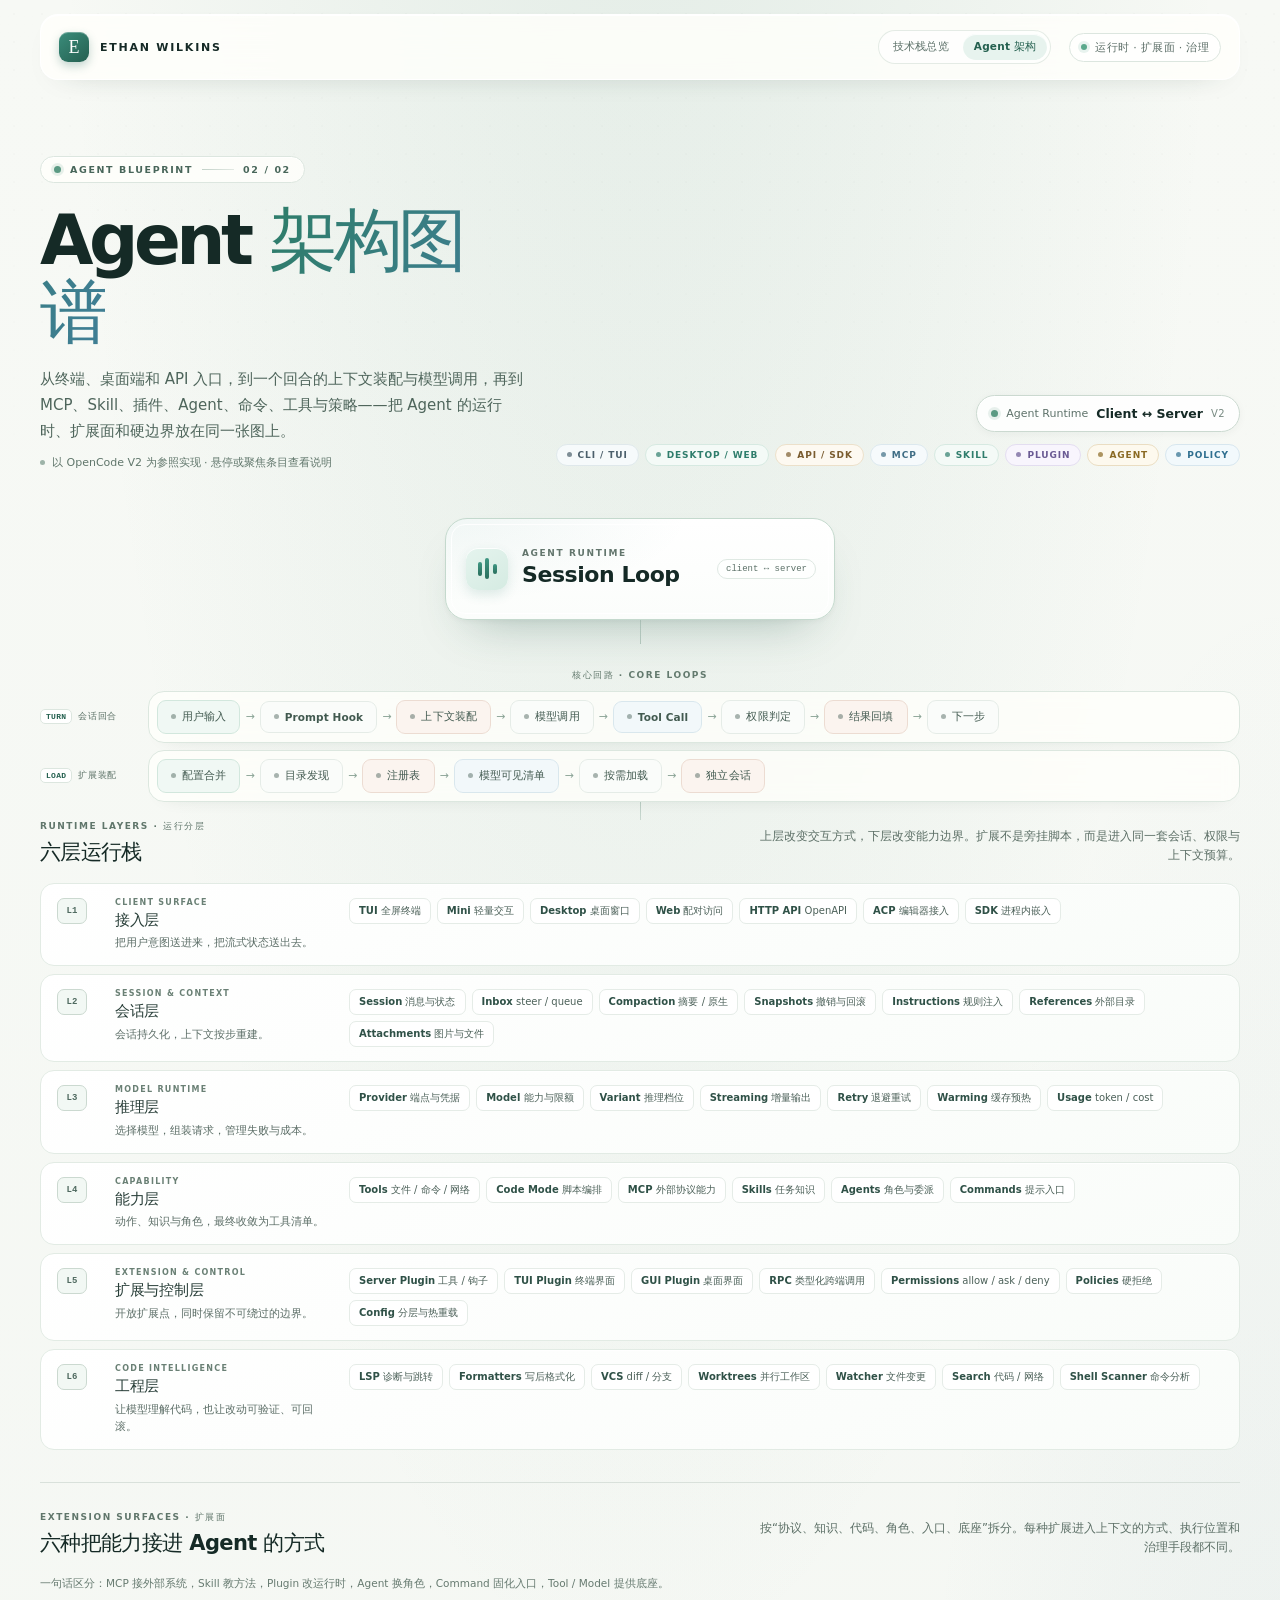
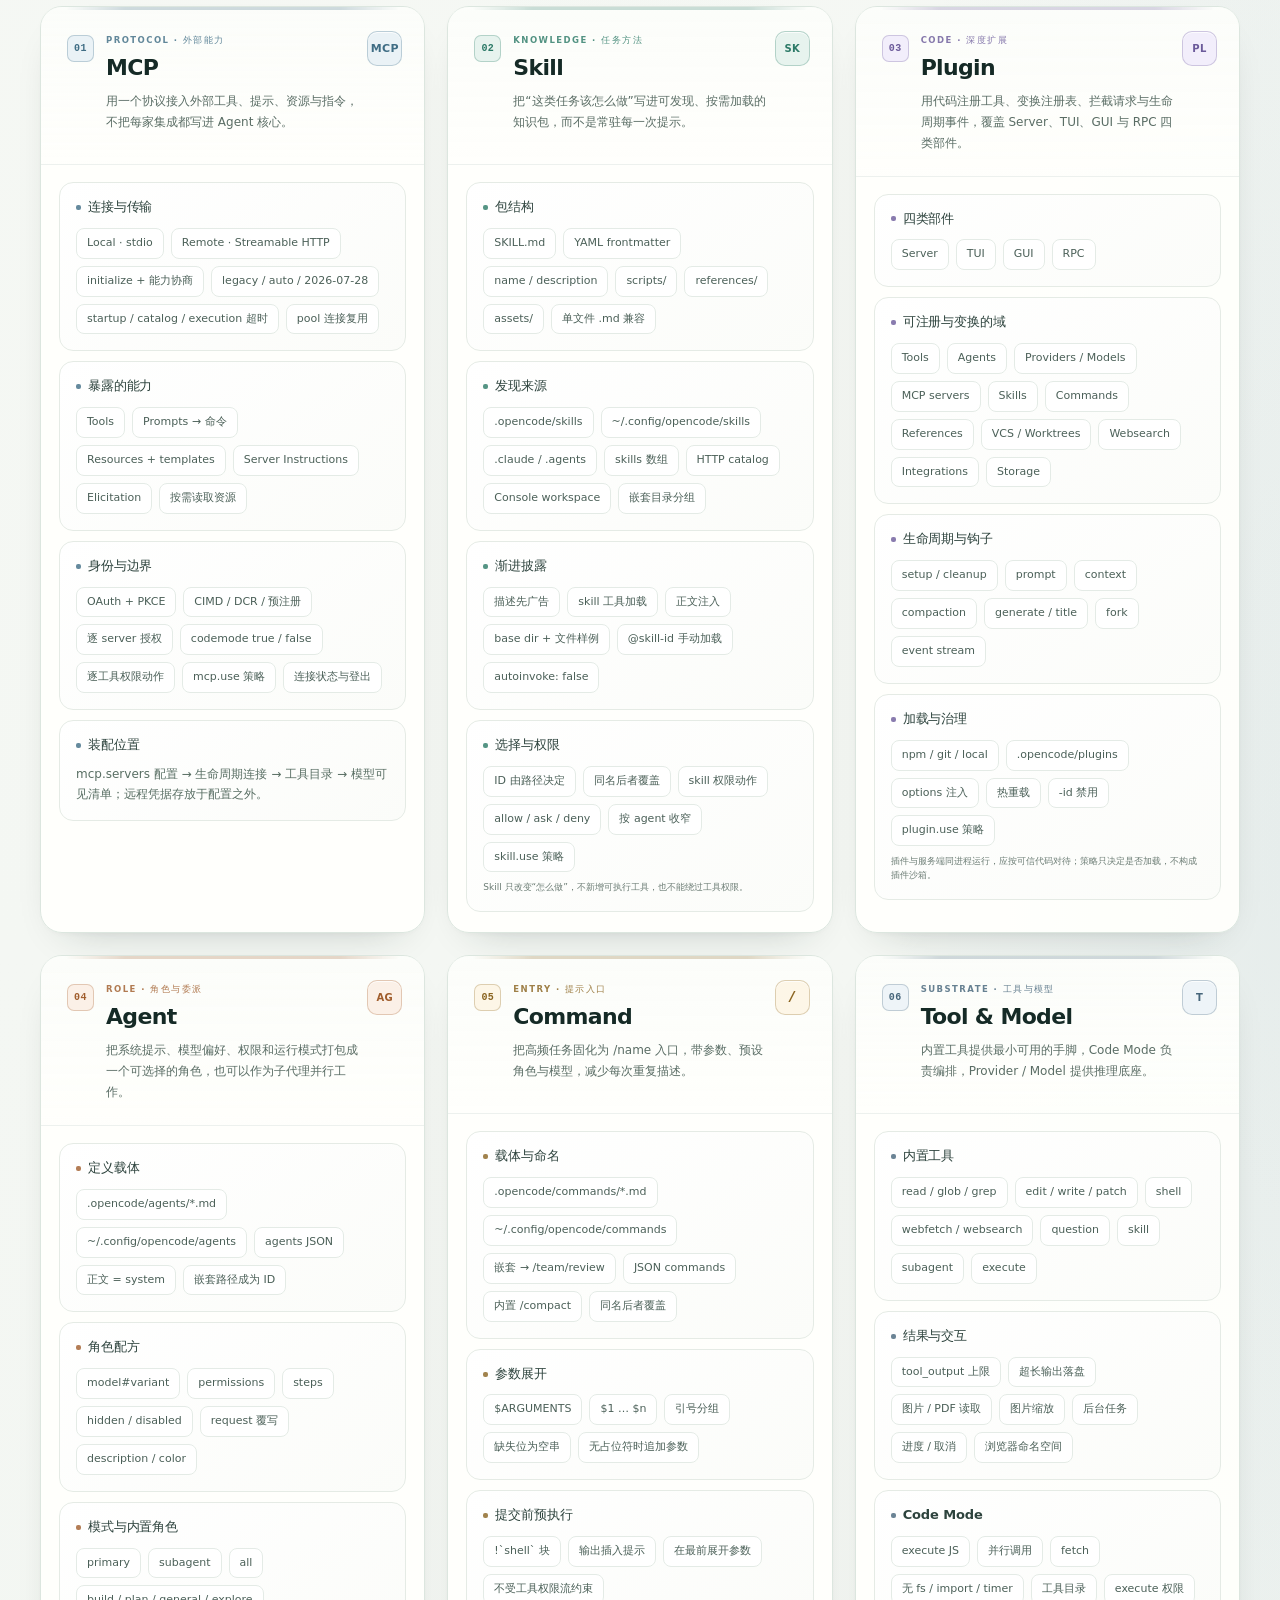
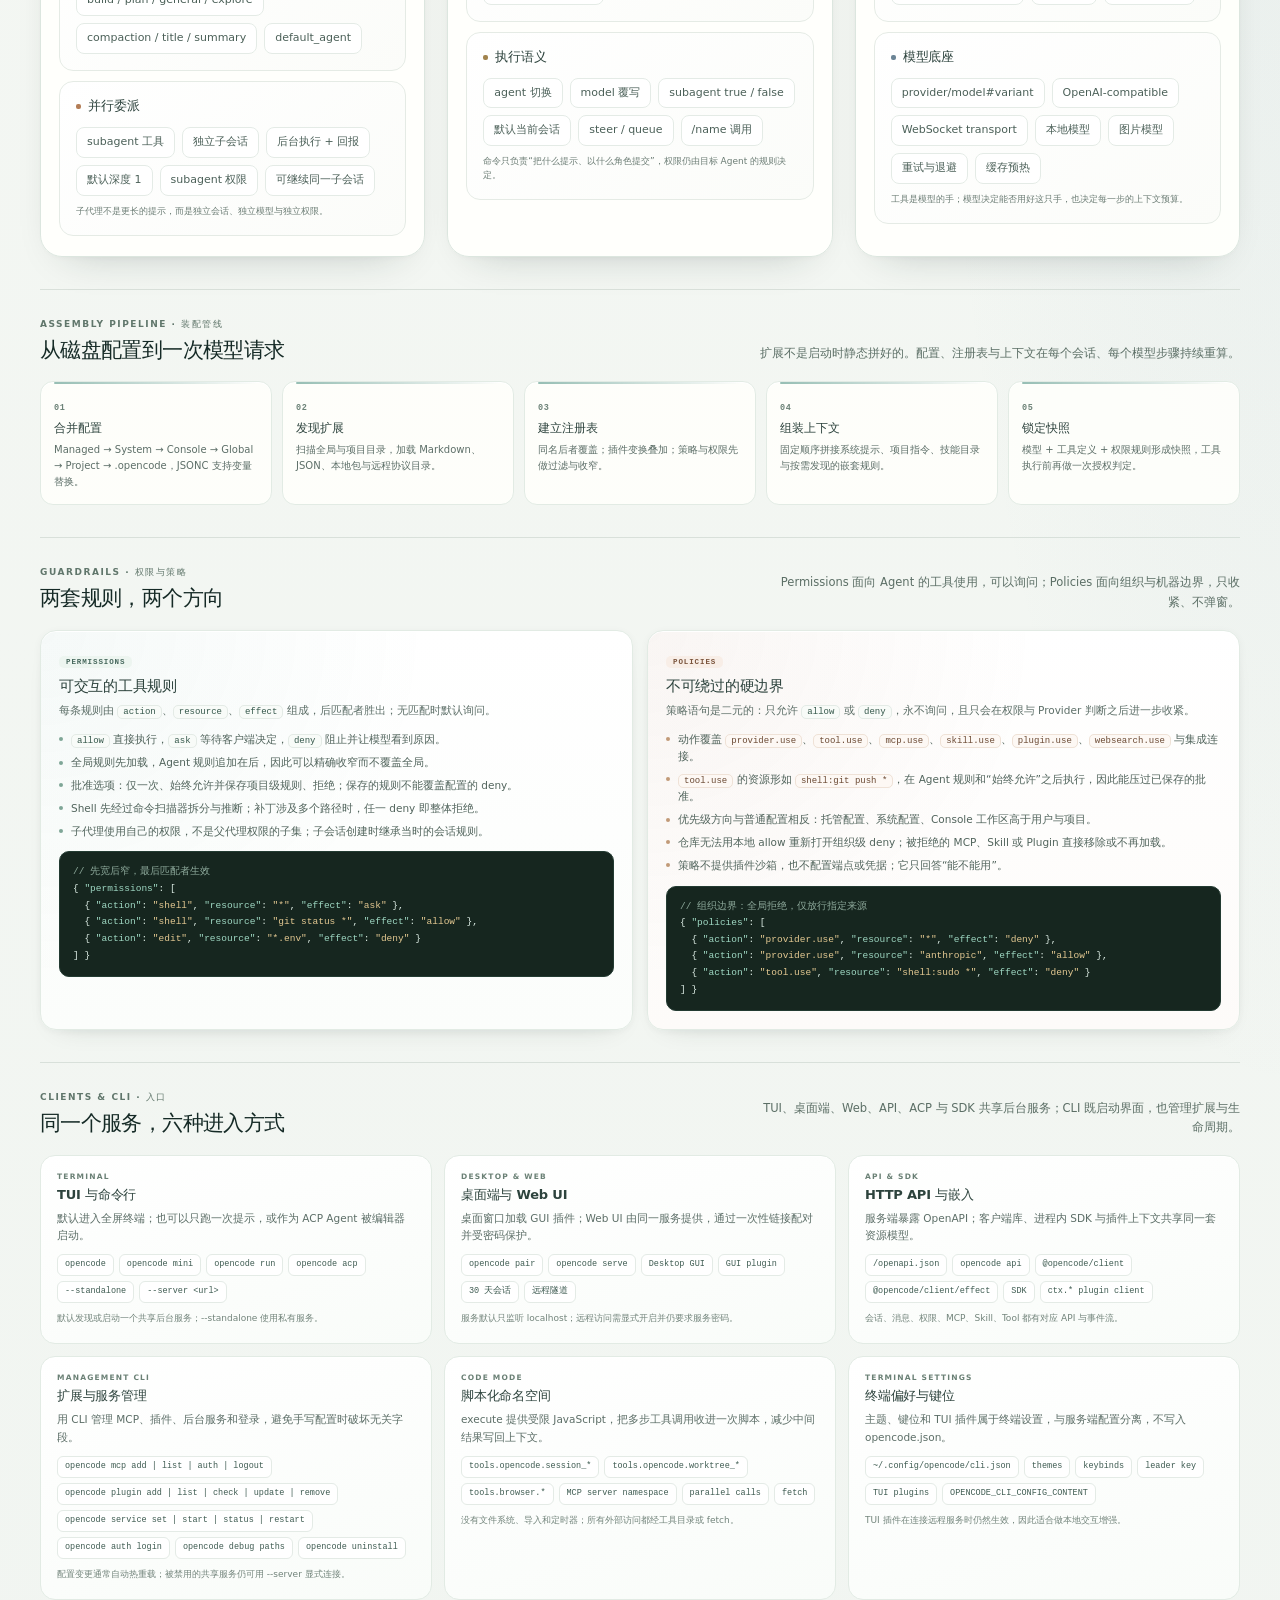
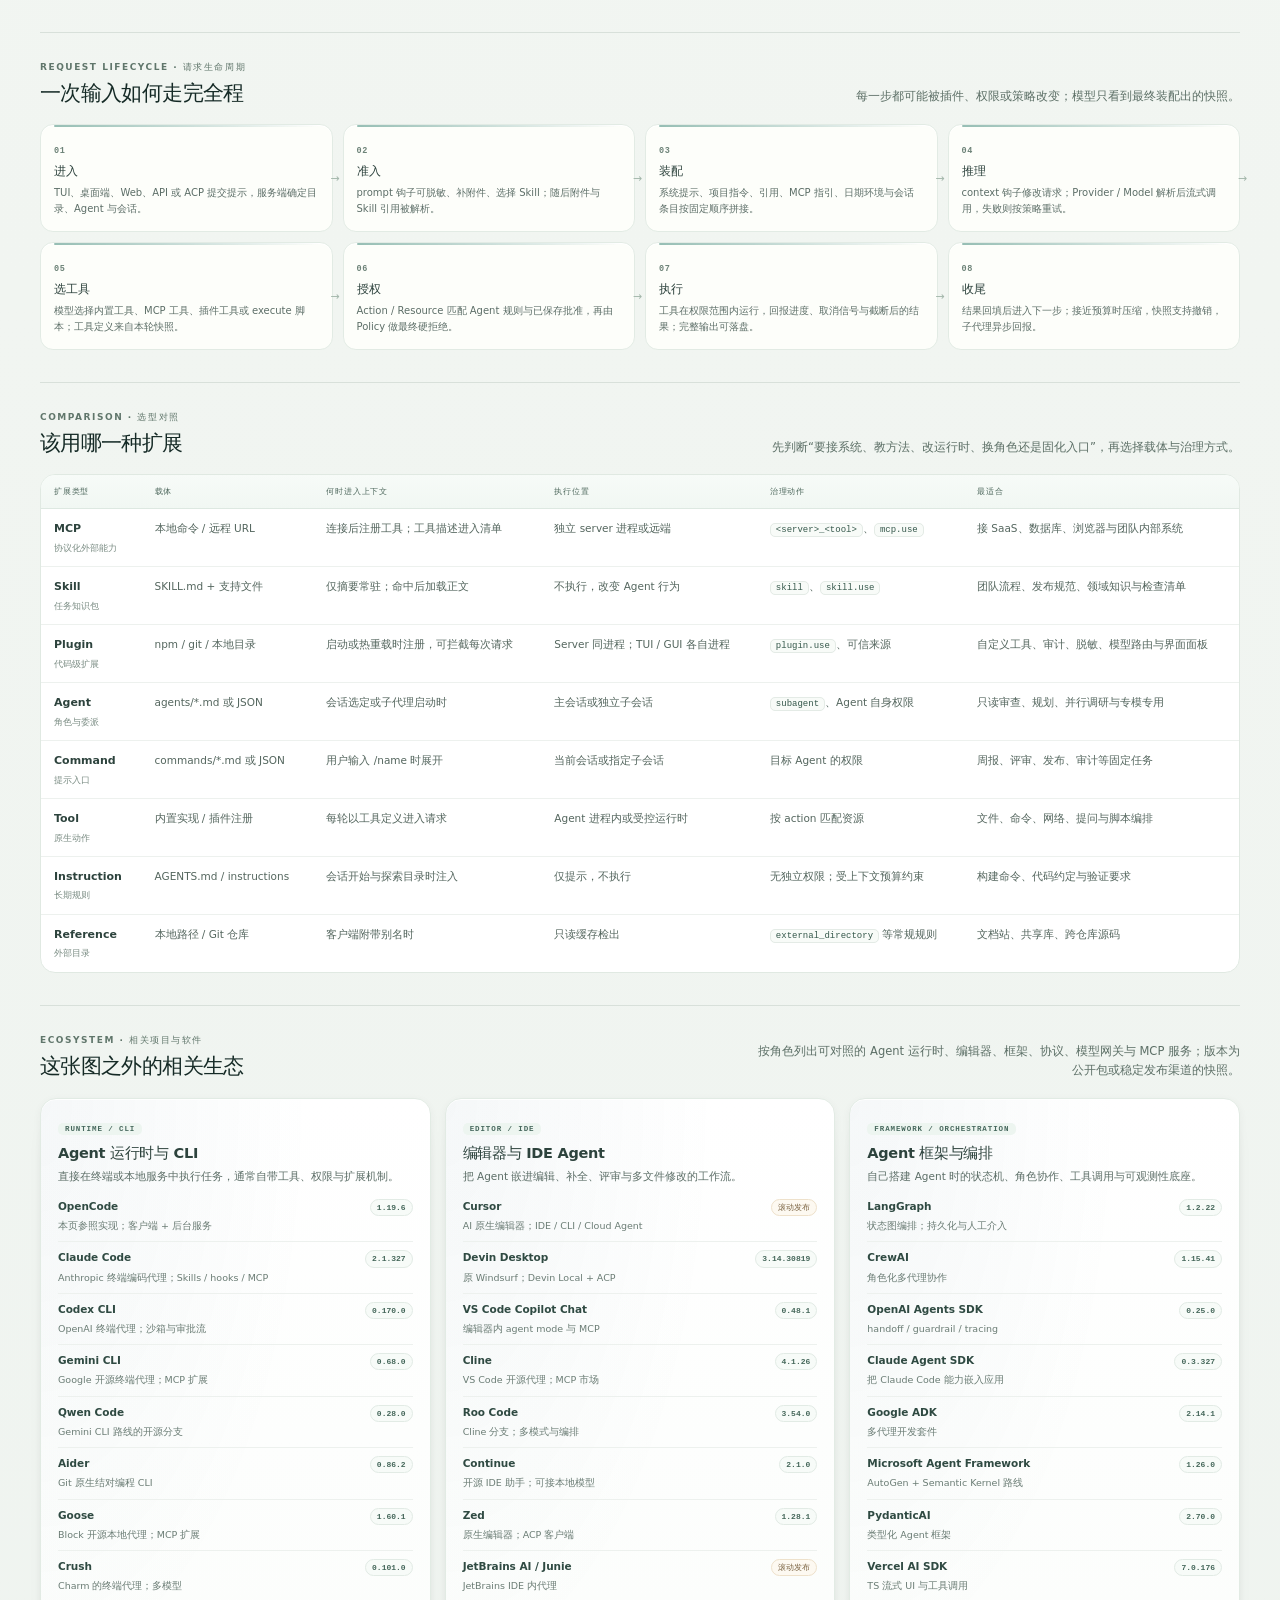
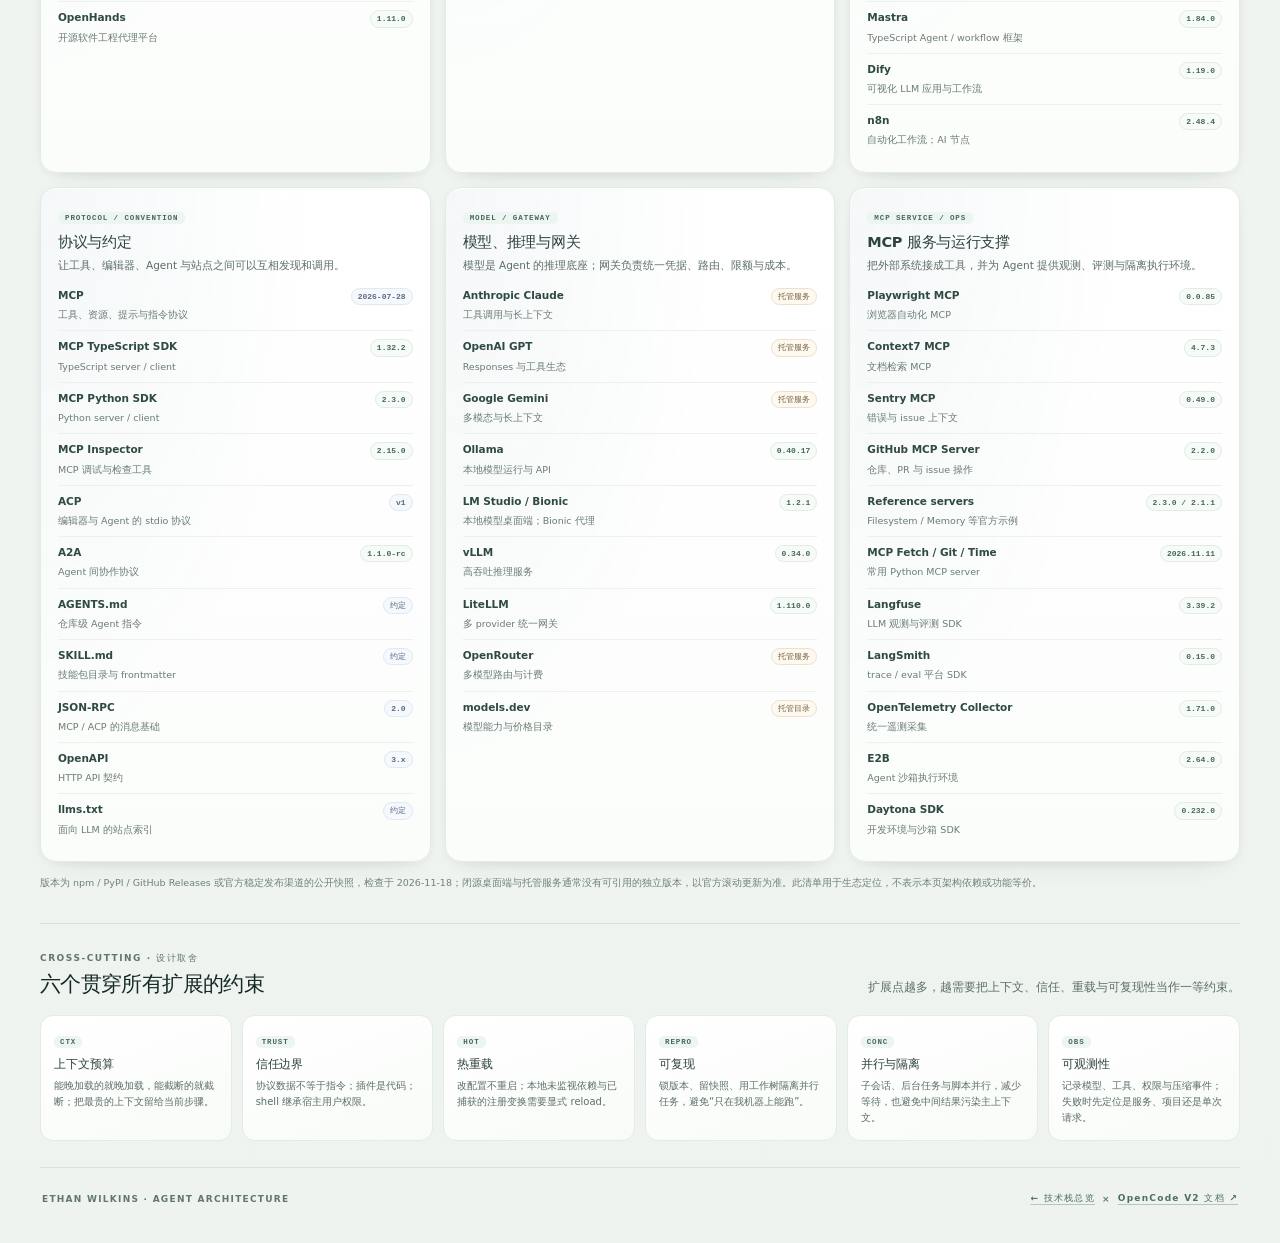
==== agent.html @ c7771479 "Add agent architecture page and site navigation" ====
<!doctype html>
<html lang="zh-CN">
  <head>
    <meta charset="utf-8">
    <meta name="viewport" content="width=device-width, initial-scale=1">
    <meta name="theme-color" content="#f5f7f2">
    <meta name="description" content="Agent 架构图谱：从 CLI、TUI、桌面端与 API 入口，到会话循环、上下文装配、模型调用，以及 MCP、Skill、插件、Agent、命令、工具与权限策略的完整扩展架构。">
    <title>Agent 架构图谱 · 扩展面与运行时</title>
    <link rel="stylesheet" href="styles.css">
    <link rel="stylesheet" href="agent.css">
    <script src="tooltips.js" defer></script>
  </head>
  <body>
    <div class="page-shell">
      <header class="site-header">
        <a class="brand" href="index.html" aria-label="Ethan Wilkins 技术栈首页">
          <span class="brand-mark" aria-hidden="true">E</span>
          <span>ETHAN WILKINS</span>
        </a>
        <nav class="header-nav" aria-label="页面导航">
          <a class="header-link" href="index.html">技术栈总览</a>
          <a class="header-link is-current" href="agent.html" aria-current="page">Agent 架构</a>
        </nav>
        <span class="header-note"><span class="header-pulse" aria-hidden="true"></span>运行时 · 扩展面 · 治理</span>
      </header>

      <main id="top">
        <section class="intro" aria-labelledby="page-title">
          <p class="eyebrow"><span class="eyebrow-dot"></span> AGENT BLUEPRINT <span class="eyebrow-line"></span> 02 / 02</p>
          <div class="intro-row">
            <div class="intro-main">
              <h1 id="page-title">Agent <span>架构图谱</span></h1>
              <p class="intro-copy">从终端、桌面端和 API 入口，到一个回合的上下文装配与模型调用，再到 MCP、Skill、插件、Agent、命令、工具与策略——把 Agent 的运行时、扩展面和硬边界放在同一张图上。</p>
              <p class="version-note">以 OpenCode V2 为参照实现 · 悬停或聚焦条目查看说明</p>
            </div>
            <div class="intro-aside">
              <div class="version-pill"><span class="status-dot"></span> Agent Runtime <strong>Client ↔ Server</strong> <span>V2</span></div>
              <div class="stack-chips" aria-label="Agent 架构能力标签">
                <span class="stack-chip chip-cli">CLI / TUI</span>
                <span class="stack-chip chip-vue">Desktop / Web</span>
                <span class="stack-chip chip-api">API / SDK</span>
                <span class="stack-chip chip-mcp">MCP</span>
                <span class="stack-chip chip-vue">Skill</span>
                <span class="stack-chip chip-agent">Plugin</span>
                <span class="stack-chip chip-python">Agent</span>
                <span class="stack-chip chip-go">Policy</span>
              </div>
            </div>
          </div>
        </section>

        <section class="architecture" aria-label="Agent 架构总览">
          <div class="root-node">
            <span class="root-symbol" aria-hidden="true"><i></i><i></i><i></i></span>
            <span class="root-label">AGENT RUNTIME</span>
            <strong>Session Loop</strong>
            <span class="root-version">client ↔ server</span>
          </div>
          <div class="trunk" aria-hidden="true"></div>

          <p class="flow-caption">核心回路 · CORE LOOPS</p>
          <div class="flow-paths">
            <div class="flow-path">
              <span class="flow-path-label"><b>TURN</b> 会话回合</span>
              <div class="flow-ribbon" aria-label="一次会话回合">
                <span class="flow-step flow-ui">用户输入</span>
                <span class="flow-link" aria-hidden="true">→</span>
                <span class="flow-step">Prompt Hook</span>
                <span class="flow-link" aria-hidden="true">→</span>
                <span class="flow-step flow-core">上下文装配</span>
                <span class="flow-link" aria-hidden="true">→</span>
                <span class="flow-step">模型调用</span>
                <span class="flow-link" aria-hidden="true">→</span>
                <span class="flow-step flow-mcp">Tool Call</span>
                <span class="flow-link" aria-hidden="true">→</span>
                <span class="flow-step">权限判定</span>
                <span class="flow-link" aria-hidden="true">→</span>
                <span class="flow-step flow-core">结果回填</span>
                <span class="flow-link" aria-hidden="true">→</span>
                <span class="flow-step">下一步</span>
              </div>
            </div>
            <div class="flow-path">
              <span class="flow-path-label"><b>LOAD</b> 扩展装配</span>
              <div class="flow-ribbon" aria-label="扩展装配路径">
                <span class="flow-step flow-ui">配置合并</span>
                <span class="flow-link" aria-hidden="true">→</span>
                <span class="flow-step">目录发现</span>
                <span class="flow-link" aria-hidden="true">→</span>
                <span class="flow-step flow-core">注册表</span>
                <span class="flow-link" aria-hidden="true">→</span>
                <span class="flow-step flow-mcp">模型可见清单</span>
                <span class="flow-link" aria-hidden="true">→</span>
                <span class="flow-step">按需加载</span>
                <span class="flow-link" aria-hidden="true">→</span>
                <span class="flow-step flow-core">独立会话</span>
              </div>
            </div>
          </div>

          <div class="trunk trunk-lower" aria-hidden="true"></div>

          <section class="section-block" aria-labelledby="layers-title" style="margin-top: 0; padding-top: 0; border-top: 0;">
            <div class="section-head">
              <div>
                <p class="section-kicker">RUNTIME LAYERS · 运行分层</p>
                <h2 id="layers-title">六层运行栈</h2>
              </div>
              <p class="section-intro">上层改变交互方式，下层改变能力边界。扩展不是旁挂脚本，而是进入同一套会话、权限与上下文预算。</p>
            </div>

            <div class="layer-stack">
              <div class="layer-row tech-tip" tabindex="0" data-tip="接入层：TUI、Mini、桌面端、Web、HTTP API、ACP 与 SDK 共享同一个后台服务，会话和配置由服务端持有。">
                <span class="layer-index">L1</span>
                <div class="layer-info">
                  <span class="layer-kicker">CLIENT SURFACE</span>
                  <h2>接入层</h2>
                  <p>把用户意图送进来，把流式状态送出去。</p>
                </div>
                <ul class="layer-items">
                  <li><b>TUI</b> 全屏终端</li>
                  <li><b>Mini</b> 轻量交互</li>
                  <li><b>Desktop</b> 桌面窗口</li>
                  <li><b>Web</b> 配对访问</li>
                  <li><b>HTTP API</b> OpenAPI</li>
                  <li><b>ACP</b> 编辑器接入</li>
                  <li><b>SDK</b> 进程内嵌入</li>
                </ul>
              </div>

              <div class="layer-row tech-tip" tabindex="0" data-tip="会话层：会话是持久化容器；上下文是每个模型步骤重新装配的视图。压缩、快照、指令和引用都在这一层生效。">
                <span class="layer-index">L2</span>
                <div class="layer-info">
                  <span class="layer-kicker">SESSION &amp; CONTEXT</span>
                  <h2>会话层</h2>
                  <p>会话持久化，上下文按步重建。</p>
                </div>
                <ul class="layer-items">
                  <li><b>Session</b> 消息与状态</li>
                  <li><b>Inbox</b> steer / queue</li>
                  <li><b>Compaction</b> 摘要 / 原生</li>
                  <li><b>Snapshots</b> 撤销与回滚</li>
                  <li><b>Instructions</b> 规则注入</li>
                  <li><b>References</b> 外部目录</li>
                  <li><b>Attachments</b> 图片与文件</li>
                </ul>
              </div>

              <div class="layer-row tech-tip" tabindex="0" data-tip="推理层：负责 provider / model / variant 解析、请求覆写、流式响应、重试退避与缓存预热。">
                <span class="layer-index">L3</span>
                <div class="layer-info">
                  <span class="layer-kicker">MODEL RUNTIME</span>
                  <h2>推理层</h2>
                  <p>选择模型，组装请求，管理失败与成本。</p>
                </div>
                <ul class="layer-items">
                  <li><b>Provider</b> 端点与凭据</li>
                  <li><b>Model</b> 能力与限额</li>
                  <li><b>Variant</b> 推理档位</li>
                  <li><b>Streaming</b> 增量输出</li>
                  <li><b>Retry</b> 退避重试</li>
                  <li><b>Warming</b> 缓存预热</li>
                  <li><b>Usage</b> token / cost</li>
                </ul>
              </div>

              <div class="layer-row tech-tip" tabindex="0" data-tip="能力层：模型可以调用的动作和可以按需加载的知识。内置工具、Code Mode、MCP、Skill、Agent 与命令在这里汇合。">
                <span class="layer-index">L4</span>
                <div class="layer-info">
                  <span class="layer-kicker">CAPABILITY</span>
                  <h2>能力层</h2>
                  <p>动作、知识与角色，最终收敛为工具清单。</p>
                </div>
                <ul class="layer-items">
                  <li><b>Tools</b> 文件 / 命令 / 网络</li>
                  <li><b>Code Mode</b> 脚本编排</li>
                  <li><b>MCP</b> 外部协议能力</li>
                  <li><b>Skills</b> 任务知识</li>
                  <li><b>Agents</b> 角色与委派</li>
                  <li><b>Commands</b> 提示入口</li>
                </ul>
              </div>

              <div class="layer-row tech-tip" tabindex="0" data-tip="扩展与控制层：插件提供代码级扩展，Permissions 决定允许、询问或拒绝，Policies 做不可被项目覆盖的硬拒绝。">
                <span class="layer-index">L5</span>
                <div class="layer-info">
                  <span class="layer-kicker">EXTENSION &amp; CONTROL</span>
                  <h2>扩展与控制层</h2>
                  <p>开放扩展点，同时保留不可绕过的边界。</p>
                </div>
                <ul class="layer-items">
                  <li><b>Server Plugin</b> 工具 / 钩子</li>
                  <li><b>TUI Plugin</b> 终端界面</li>
                  <li><b>GUI Plugin</b> 桌面界面</li>
                  <li><b>RPC</b> 类型化跨端调用</li>
                  <li><b>Permissions</b> allow / ask / deny</li>
                  <li><b>Policies</b> 硬拒绝</li>
                  <li><b>Config</b> 分层与热重载</li>
                </ul>
              </div>

              <div class="layer-row tech-tip" tabindex="0" data-tip="工程层：把代码库变成可读、可改、可验证的对象，包括 LSP、格式化、版本控制、工作树、文件监听与网络检索。">
                <span class="layer-index">L6</span>
                <div class="layer-info">
                  <span class="layer-kicker">CODE INTELLIGENCE</span>
                  <h2>工程层</h2>
                  <p>让模型理解代码，也让改动可验证、可回滚。</p>
                </div>
                <ul class="layer-items">
                  <li><b>LSP</b> 诊断与跳转</li>
                  <li><b>Formatters</b> 写后格式化</li>
                  <li><b>VCS</b> diff / 分支</li>
                  <li><b>Worktrees</b> 并行工作区</li>
                  <li><b>Watcher</b> 文件变更</li>
                  <li><b>Search</b> 代码 / 网络</li>
                  <li><b>Shell Scanner</b> 命令分析</li>
                </ul>
              </div>
            </div>
          </section>

          <section class="section-block" aria-labelledby="extensions-title">
            <div class="section-head">
              <div>
                <p class="section-kicker">EXTENSION SURFACES · 扩展面</p>
                <h2 id="extensions-title">六种把能力接进 Agent 的方式</h2>
              </div>
              <p class="section-intro">按“协议、知识、代码、角色、入口、底座”拆分。每种扩展进入上下文的方式、执行位置和治理手段都不同。</p>
            </div>
            <p class="extension-caption">一句话区分：MCP 接外部系统，Skill 教方法，Plugin 改运行时，Agent 换角色，Command 固化入口，Tool / Model 提供底座。</p>

            <div class="branch-grid agent-grid">
              <section class="branch branch-mcp" aria-labelledby="mcp-title">
                <div class="branch-heading">
                  <span class="branch-index">01</span>
                  <div>
                    <p class="branch-kicker">PROTOCOL · 外部能力</p>
                    <h2 id="mcp-title">MCP</h2>
                    <p class="branch-description">用一个协议接入外部工具、提示、资源与指令，不把每家集成都写进 Agent 核心。</p>
                  </div>
                  <span class="branch-glyph glyph-mcp" aria-hidden="true">MCP</span>
                </div>
                <div class="module-list">
                  <section class="module">
                    <h3>连接与传输</h3>
                    <ul class="tag-list">
                      <li class="tech-tip" tabindex="0" data-tip="本地 MCP server 由 Agent 作为子进程启动，通过 stdin/stdout 交换 JSON-RPC。">Local · stdio</li>
                      <li class="tech-tip" tabindex="0" data-tip="远程 MCP server 使用 Streamable HTTP；URL 必须是绝对地址。">Remote · Streamable HTTP</li>
                      <li>initialize + 能力协商</li>
                      <li class="tech-tip" tabindex="0" data-tip="协议修订版可选 legacy（默认）、auto 探测 2026-07-28，或强制 2026-07-28。">legacy / auto / 2026-07-28</li>
                      <li>startup / catalog / execution 超时</li>
                      <li class="tech-tip" tabindex="0" data-tip="pool 让多个目录共享同一个 MCP 连接与工具清单，要求连接参数与协议版本一致。">pool 连接复用</li>
                    </ul>
                  </section>
                  <section class="module">
                    <h3>暴露的能力</h3>
                    <ul class="tag-list">
                      <li class="tech-tip" tabindex="0" data-tip="MCP tools 以 <server>_<tool> 命名，默认在 Code Mode 中按 server 命名空间分组。">Tools</li>
                      <li class="tech-tip" tabindex="0" data-tip="MCP prompts 注册为 /<server>:<prompt> 命令，参数按顺序填充。">Prompts → 命令</li>
                      <li>Resources + templates</li>
                      <li class="tech-tip" tabindex="0" data-tip="服务器初始化时返回的 instructions 会进入系统提示；若某 server 的工具全被拒绝则省略。">Server Instructions</li>
                      <li class="tech-tip" tabindex="0" data-tip="调用中服务器可通过 elicitation 向用户发起表单或链接输入请求。">Elicitation</li>
                      <li>按需读取资源</li>
                    </ul>
                  </section>
                  <section class="module">
                    <h3>身份与边界</h3>
                    <ul class="tag-list">
                      <li>OAuth + PKCE</li>
                      <li class="tech-tip" tabindex="0" data-tip="客户端注册依次尝试预注册 client_id、CIMD 与动态客户端注册（DCR）。">CIMD / DCR / 预注册</li>
                      <li>逐 server 授权</li>
                      <li>codemode true / false</li>
                      <li>逐工具权限动作</li>
                      <li>mcp.use 策略</li>
                      <li>连接状态与登出</li>
                    </ul>
                  </section>
                  <section class="module module-compact">
                    <h3>装配位置</h3>
                    <p>mcp.servers 配置 → 生命周期连接 → 工具目录 → 模型可见清单；远程凭据存放于配置之外。</p>
                  </section>
                </div>
              </section>

              <section class="branch branch-skill" aria-labelledby="skill-title">
                <div class="branch-heading">
                  <span class="branch-index">02</span>
                  <div>
                    <p class="branch-kicker">KNOWLEDGE · 任务方法</p>
                    <h2 id="skill-title">Skill</h2>
                    <p class="branch-description">把“这类任务该怎么做”写进可发现、按需加载的知识包，而不是常驻每一次提示。</p>
                  </div>
                  <span class="branch-glyph glyph-skill" aria-hidden="true">SK</span>
                </div>
                <div class="module-list">
                  <section class="module">
                    <h3>包结构</h3>
                    <ul class="tag-list">
                      <li class="tech-tip" tabindex="0" data-tip="目录式 Skill 以 SKILL.md 为入口，脚本、参考资料和模板放在同目录下。">SKILL.md</li>
                      <li>YAML frontmatter</li>
                      <li>name / description</li>
                      <li>scripts/</li>
                      <li>references/</li>
                      <li>assets/</li>
                      <li>单文件 .md 兼容</li>
                    </ul>
                  </section>
                  <section class="module">
                    <h3>发现来源</h3>
                    <ul class="tag-list">
                      <li>.opencode/skills</li>
                      <li>~/.config/opencode/skills</li>
                      <li class="tech-tip" tabindex="0" data-tip="兼容读取 .claude/skills 与 .agents/skills，便于复用既有技能包。">.claude / .agents</li>
                      <li>skills 数组</li>
                      <li>HTTP catalog</li>
                      <li>Console workspace</li>
                      <li>嵌套目录分组</li>
                    </ul>
                  </section>
                  <section class="module">
                    <h3>渐进披露</h3>
                    <ul class="tag-list">
                      <li class="tech-tip" tabindex="0" data-tip="每一步只向模型展示允许且有 description 的 skill 的 ID、名称和摘要，不加载正文。">描述先广告</li>
                      <li class="tech-tip" tabindex="0" data-tip="模型调用 skill 工具并传入精确 ID 后，正文才被注入对话。">skill 工具加载</li>
                      <li>正文注入</li>
                      <li>base dir + 文件样例</li>
                      <li>@skill-id 手动加载</li>
                      <li>autoinvoke: false</li>
                    </ul>
                  </section>
                  <section class="module">
                    <h3>选择与权限</h3>
                    <ul class="tag-list">
                      <li>ID 由路径决定</li>
                      <li>同名后者覆盖</li>
                      <li>skill 权限动作</li>
                      <li>allow / ask / deny</li>
                      <li>按 agent 收窄</li>
                      <li>skill.use 策略</li>
                    </ul>
                    <p class="module-note">Skill 只改变“怎么做”，不新增可执行工具，也不能绕过工具权限。</p>
                  </section>
                </div>
              </section>

              <section class="branch branch-plugin" aria-labelledby="plugin-title">
                <div class="branch-heading">
                  <span class="branch-index">03</span>
                  <div>
                    <p class="branch-kicker">CODE · 深度扩展</p>
                    <h2 id="plugin-title">Plugin</h2>
                    <p class="branch-description">用代码注册工具、变换注册表、拦截请求与生命周期事件，覆盖 Server、TUI、GUI 与 RPC 四类部件。</p>
                  </div>
                  <span class="branch-glyph glyph-plugin" aria-hidden="true">PL</span>
                </div>
                <div class="module-list">
                  <section class="module">
                    <h3>四类部件</h3>
                    <ul class="tag-list">
                      <li class="tech-tip" tabindex="0" data-tip="Server 部件运行在 Agent 服务端，是工具、钩子、集成、命令和 Agent 的主要扩展点。">Server</li>
                      <li>TUI</li>
                      <li>GUI</li>
                      <li class="tech-tip" tabindex="0" data-tip="RPC 是 server 与 TUI、GUI、客户端共享的类型化方法与事件契约。">RPC</li>
                    </ul>
                  </section>
                  <section class="module">
                    <h3>可注册与变换的域</h3>
                    <ul class="tag-list">
                      <li>Tools</li>
                      <li>Agents</li>
                      <li>Providers / Models</li>
                      <li>MCP servers</li>
                      <li>Skills</li>
                      <li>Commands</li>
                      <li>References</li>
                      <li>VCS / Worktrees</li>
                      <li>Websearch</li>
                      <li>Integrations</li>
                      <li>Storage</li>
                    </ul>
                  </section>
                  <section class="module">
                    <h3>生命周期与钩子</h3>
                    <ul class="tag-list">
                      <li>setup / cleanup</li>
                      <li class="tech-tip" tabindex="0" data-tip="prompt 钩子在附件和 skill 解析前改写用户输入，可脱敏、补附件或改为排队投递。">prompt</li>
                      <li class="tech-tip" tabindex="0" data-tip="context 钩子在每次模型调用前修改系统指令、消息、工具集合与请求参数。">context</li>
                      <li>compaction</li>
                      <li>generate / title</li>
                      <li>fork</li>
                      <li>event stream</li>
                    </ul>
                  </section>
                  <section class="module">
                    <h3>加载与治理</h3>
                    <ul class="tag-list">
                      <li>npm / git / local</li>
                      <li>.opencode/plugins</li>
                      <li>options 注入</li>
                      <li>热重载</li>
                      <li>-id 禁用</li>
                      <li>plugin.use 策略</li>
                    </ul>
                    <p class="module-note">插件与服务端同进程运行，应按可信代码对待；策略只决定是否加载，不构成插件沙箱。</p>
                  </section>
                </div>
              </section>

              <section class="branch branch-agent" aria-labelledby="agent-title">
                <div class="branch-heading">
                  <span class="branch-index">04</span>
                  <div>
                    <p class="branch-kicker">ROLE · 角色与委派</p>
                    <h2 id="agent-title">Agent</h2>
                    <p class="branch-description">把系统提示、模型偏好、权限和运行模式打包成一个可选择的角色，也可以作为子代理并行工作。</p>
                  </div>
                  <span class="branch-glyph glyph-agent" aria-hidden="true">AG</span>
                </div>
                <div class="module-list">
                  <section class="module">
                    <h3>定义载体</h3>
                    <ul class="tag-list">
                      <li>.opencode/agents/*.md</li>
                      <li>~/.config/opencode/agents</li>
                      <li>agents JSON</li>
                      <li class="tech-tip" tabindex="0" data-tip="Markdown 正文成为该 agent 的 system prompt；frontmatter 与 JSON 字段同构。">正文 = system</li>
                      <li>嵌套路径成为 ID</li>
                    </ul>
                  </section>
                  <section class="module">
                    <h3>角色配方</h3>
                    <ul class="tag-list">
                      <li>model#variant</li>
                      <li>permissions</li>
                      <li class="tech-tip" tabindex="0" data-tip="steps 限制模型步数；最后一步移除工具并要求模型用文本总结。">steps</li>
                      <li>hidden / disabled</li>
                      <li>request 覆写</li>
                      <li>description / color</li>
                    </ul>
                  </section>
                  <section class="module">
                    <h3>模式与内置角色</h3>
                    <ul class="tag-list">
                      <li>primary</li>
                      <li>subagent</li>
                      <li>all</li>
                      <li class="tech-tip" tabindex="0" data-tip="内置可见角色：build 默认编码、plan 只规划、general 通用子代理、explore 只读探索。">build / plan / general / explore</li>
                      <li>compaction / title / summary</li>
                      <li>default_agent</li>
                    </ul>
                  </section>
                  <section class="module">
                    <h3>并行委派</h3>
                    <ul class="tag-list">
                      <li>subagent 工具</li>
                      <li class="tech-tip" tabindex="0" data-tip="子代理在独立子会话中以全新上下文运行，后台执行并在空闲时回报父会话。">独立子会话</li>
                      <li>后台执行 + 回报</li>
                      <li>默认深度 1</li>
                      <li>subagent 权限</li>
                      <li>可继续同一子会话</li>
                    </ul>
                    <p class="module-note">子代理不是更长的提示，而是独立会话、独立模型与独立权限。</p>
                  </section>
                </div>
              </section>

              <section class="branch branch-command" aria-labelledby="command-title">
                <div class="branch-heading">
                  <span class="branch-index">05</span>
                  <div>
                    <p class="branch-kicker">ENTRY · 提示入口</p>
                    <h2 id="command-title">Command</h2>
                    <p class="branch-description">把高频任务固化为 /name 入口，带参数、预设角色与模型，减少每次重复描述。</p>
                  </div>
                  <span class="branch-glyph glyph-command" aria-hidden="true">/</span>
                </div>
                <div class="module-list">
                  <section class="module">
                    <h3>载体与命名</h3>
                    <ul class="tag-list">
                      <li>.opencode/commands/*.md</li>
                      <li>~/.config/opencode/commands</li>
                      <li>嵌套 → /team/review</li>
                      <li>JSON commands</li>
                      <li>内置 /compact</li>
                      <li>同名后者覆盖</li>
                    </ul>
                  </section>
                  <section class="module">
                    <h3>参数展开</h3>
                    <ul class="tag-list">
                      <li>$ARGUMENTS</li>
                      <li>$1 … $n</li>
                      <li>引号分组</li>
                      <li>缺失位为空串</li>
                      <li>无占位符时追加参数</li>
                    </ul>
                  </section>
                  <section class="module">
                    <h3>提交前预执行</h3>
                    <ul class="tag-list">
                      <li class="tech-tip" tabindex="0" data-tip="以 ! 加反引号包裹的 shell 块会在提示提交前执行，并把输出插入模板。">!`shell` 块</li>
                      <li>输出插入提示</li>
                      <li>在最前展开参数</li>
                      <li class="tech-tip" tabindex="0" data-tip="shell 块在工具权限流之外执行，只能使用可信来源的命令模板。">不受工具权限流约束</li>
                    </ul>
                  </section>
                  <section class="module">
                    <h3>执行语义</h3>
                    <ul class="tag-list">
                      <li>agent 切换</li>
                      <li>model 覆写</li>
                      <li>subagent true / false</li>
                      <li>默认当前会话</li>
                      <li>steer / queue</li>
                      <li>/name 调用</li>
                    </ul>
                    <p class="module-note">命令只负责“把什么提示、以什么角色提交”，权限仍由目标 Agent 的规则决定。</p>
                  </section>
                </div>
              </section>

              <section class="branch branch-tool" aria-labelledby="tool-title">
                <div class="branch-heading">
                  <span class="branch-index">06</span>
                  <div>
                    <p class="branch-kicker">SUBSTRATE · 工具与模型</p>
                    <h2 id="tool-title">Tool &amp; Model</h2>
                    <p class="branch-description">内置工具提供最小可用的手脚，Code Mode 负责编排，Provider / Model 提供推理底座。</p>
                  </div>
                  <span class="branch-glyph glyph-tool" aria-hidden="true">T</span>
                </div>
                <div class="module-list">
                  <section class="module">
                    <h3>内置工具</h3>
                    <ul class="tag-list">
                      <li>read / glob / grep</li>
                      <li>edit / write / patch</li>
                      <li>shell</li>
                      <li>webfetch / websearch</li>
                      <li>question</li>
                      <li>skill</li>
                      <li>subagent</li>
                      <li>execute</li>
                    </ul>
                  </section>
                  <section class="module">
                    <h3>结果与交互</h3>
                    <ul class="tag-list">
                      <li>tool_output 上限</li>
                      <li>超长输出落盘</li>
                      <li>图片 / PDF 读取</li>
                      <li>图片缩放</li>
                      <li>后台任务</li>
                      <li>进度 / 取消</li>
                      <li>浏览器命名空间</li>
                    </ul>
                  </section>
                  <section class="module">
                    <h3>Code Mode</h3>
                    <ul class="tag-list">
                      <li class="tech-tip" tabindex="0" data-tip="execute 在受限 JavaScript 运行时中调用工具目录，适合并行独立调用与结果加工。">execute JS</li>
                      <li>并行调用</li>
                      <li>fetch</li>
                      <li>无 fs / import / timer</li>
                      <li>工具目录</li>
                      <li class="tech-tip" tabindex="0" data-tip="拒绝 execute 会移除 Code Mode，并把其可触及的工具直接列入模型工具清单。">execute 权限</li>
                    </ul>
                  </section>
                  <section class="module">
                    <h3>模型底座</h3>
                    <ul class="tag-list">
                      <li>provider/model#variant</li>
                      <li>OpenAI-compatible</li>
                      <li>WebSocket transport</li>
                      <li>本地模型</li>
                      <li>图片模型</li>
                      <li>重试与退避</li>
                      <li>缓存预热</li>
                    </ul>
                    <p class="module-note">工具是模型的手；模型决定能否用好这只手，也决定每一步的上下文预算。</p>
                  </section>
                </div>
              </section>
            </div>
          </section>

          <section class="section-block" aria-labelledby="assembly-title">
            <div class="section-head">
              <div>
                <p class="section-kicker">ASSEMBLY PIPELINE · 装配管线</p>
                <h2 id="assembly-title">从磁盘配置到一次模型请求</h2>
              </div>
              <p class="section-intro">扩展不是启动时静态拼好的。配置、注册表与上下文在每个会话、每个模型步骤持续重算。</p>
            </div>
            <ol class="pipeline-track pipeline-five">
              <li class="pipeline-stage tech-tip" tabindex="0" data-tip="配置从低到高合并：全局、项目、更近目录、系统与托管配置；策略的优先级方向相反。">
                <span class="pipeline-index">01</span>
                <h3>合并配置</h3>
                <p>Managed → System → Console → Global → Project → .opencode，JSONC 支持变量替换。</p>
              </li>
              <li class="pipeline-stage tech-tip" tabindex="0" data-tip="在标准目录中发现 agents、commands、skills 与 plugins，并建立 MCP 连接；兼容 Claude / agents 目录。">
                <span class="pipeline-index">02</span>
                <h3>发现扩展</h3>
                <p>扫描全局与项目目录，加载 Markdown、JSON、本地包与远程协议目录。</p>
              </li>
              <li class="pipeline-stage tech-tip" tabindex="0" data-tip="同名条目按优先级覆盖，插件 transform 继续改写注册表，策略过滤掉被禁止的 provider、MCP、skill 与 plugin。">
                <span class="pipeline-index">03</span>
                <h3>建立注册表</h3>
                <p>同名后者覆盖；插件变换叠加；策略与权限先做过滤与收窄。</p>
              </li>
              <li class="pipeline-stage tech-tip" tabindex="0" data-tip="系统提示 → Code Mode 指引 → MCP / 引用 / Skill 指引 → AGENTS.md 与配置指令 → 日期与环境 → 会话级指令。">
                <span class="pipeline-index">04</span>
                <h3>组装上下文</h3>
                <p>固定顺序拼接系统提示、项目指令、技能目录与按需发现的嵌套规则。</p>
              </li>
              <li class="pipeline-stage tech-tip" tabindex="0" data-tip="每次模型请求捕获稳定的模型与工具快照，之后的重载只影响未来请求；权限在工具执行前逐项判定。">
                <span class="pipeline-index">05</span>
                <h3>锁定快照</h3>
                <p>模型 + 工具定义 + 权限规则形成快照，工具执行前再做一次授权判定。</p>
              </li>
            </ol>
          </section>

          <section class="section-block" aria-labelledby="guards-title">
            <div class="section-head">
              <div>
                <p class="section-kicker">GUARDRAILS · 权限与策略</p>
                <h2 id="guards-title">两套规则，两个方向</h2>
              </div>
              <p class="section-intro">Permissions 面向 Agent 的工具使用，可以询问；Policies 面向组织与机器边界，只收紧、不弹窗。</p>
            </div>
            <div class="guard-grid">
              <article class="guard-card">
                <span class="guard-tag">PERMISSIONS</span>
                <h3>可交互的工具规则</h3>
                <p>每条规则由 <code>action</code>、<code>resource</code>、<code>effect</code> 组成，后匹配者胜出；无匹配时默认询问。</p>
                <ul class="guard-list">
                  <li><code>allow</code> 直接执行，<code>ask</code> 等待客户端决定，<code>deny</code> 阻止并让模型看到原因。</li>
                  <li>全局规则先加载，Agent 规则追加在后，因此可以精确收窄而不覆盖全局。</li>
                  <li>批准选项：仅一次、始终允许并保存项目级规则、拒绝；保存的规则不能覆盖配置的 deny。</li>
                  <li>Shell 先经过命令扫描器拆分与推断；补丁涉及多个路径时，任一 deny 即整体拒绝。</li>
                  <li>子代理使用自己的权限，不是父代理权限的子集；子会话创建时继承当时的会话规则。</li>
                </ul>
                <pre class="rule-code"><span class="c">// 先宽后窄，最后匹配者生效</span>
{ <span class="k">"permissions"</span>: [
  { <span class="k">"action"</span>: <span class="s">"shell"</span>, <span class="k">"resource"</span>: <span class="s">"*"</span>, <span class="k">"effect"</span>: <span class="s">"ask"</span> },
  { <span class="k">"action"</span>: <span class="s">"shell"</span>, <span class="k">"resource"</span>: <span class="s">"git status *"</span>, <span class="k">"effect"</span>: <span class="s">"allow"</span> },
  { <span class="k">"action"</span>: <span class="s">"edit"</span>, <span class="k">"resource"</span>: <span class="s">"*.env"</span>, <span class="k">"effect"</span>: <span class="s">"deny"</span> }
] }</pre>
              </article>

              <article class="guard-card policy">
                <span class="guard-tag">POLICIES</span>
                <h3>不可绕过的硬边界</h3>
                <p>策略语句是二元的：只允许 <code>allow</code> 或 <code>deny</code>，永不询问，且只会在权限与 Provider 判断之后进一步收紧。</p>
                <ul class="guard-list">
                  <li>动作覆盖 <code>provider.use</code>、<code>tool.use</code>、<code>mcp.use</code>、<code>skill.use</code>、<code>plugin.use</code>、<code>websearch.use</code> 与集成连接。</li>
                  <li><code>tool.use</code> 的资源形如 <code>shell:git push *</code>，在 Agent 规则和“始终允许”之后执行，因此能压过已保存的批准。</li>
                  <li>优先级方向与普通配置相反：托管配置、系统配置、Console 工作区高于用户与项目。</li>
                  <li>仓库无法用本地 allow 重新打开组织级 deny；被拒绝的 MCP、Skill 或 Plugin 直接移除或不再加载。</li>
                  <li>策略不提供插件沙箱，也不配置端点或凭据；它只回答“能不能用”。</li>
                </ul>
                <pre class="rule-code"><span class="c">// 组织边界：全局拒绝，仅放行指定来源</span>
{ <span class="k">"policies"</span>: [
  { <span class="k">"action"</span>: <span class="s">"provider.use"</span>, <span class="k">"resource"</span>: <span class="s">"*"</span>, <span class="k">"effect"</span>: <span class="s">"deny"</span> },
  { <span class="k">"action"</span>: <span class="s">"provider.use"</span>, <span class="k">"resource"</span>: <span class="s">"anthropic"</span>, <span class="k">"effect"</span>: <span class="s">"allow"</span> },
  { <span class="k">"action"</span>: <span class="s">"tool.use"</span>, <span class="k">"resource"</span>: <span class="s">"shell:sudo *"</span>, <span class="k">"effect"</span>: <span class="s">"deny"</span> }
] }</pre>
              </article>
            </div>
          </section>

          <section class="section-block" aria-labelledby="surfaces-title">
            <div class="section-head">
              <div>
                <p class="section-kicker">CLIENTS &amp; CLI · 入口</p>
                <h2 id="surfaces-title">同一个服务，六种进入方式</h2>
              </div>
              <p class="section-intro">TUI、桌面端、Web、API、ACP 与 SDK 共享后台服务；CLI 既启动界面，也管理扩展与生命周期。</p>
            </div>
            <div class="surface-grid">
              <article class="surface-card">
                <span class="surface-kind">TERMINAL</span>
                <h3>TUI 与命令行</h3>
                <p>默认进入全屏终端；也可以只跑一次提示，或作为 ACP Agent 被编辑器启动。</p>
                <ul class="cmd-list">
                  <li>opencode</li>
                  <li>opencode mini</li>
                  <li>opencode run</li>
                  <li>opencode acp</li>
                  <li>--standalone</li>
                  <li>--server &lt;url&gt;</li>
                </ul>
                <span class="mini-note">默认发现或启动一个共享后台服务；--standalone 使用私有服务。</span>
              </article>

              <article class="surface-card">
                <span class="surface-kind">DESKTOP &amp; WEB</span>
                <h3>桌面端与 Web UI</h3>
                <p>桌面窗口加载 GUI 插件；Web UI 由同一服务提供，通过一次性链接配对并受密码保护。</p>
                <ul class="cmd-list">
                  <li>opencode pair</li>
                  <li>opencode serve</li>
                  <li>Desktop GUI</li>
                  <li>GUI plugin</li>
                  <li>30 天会话</li>
                  <li>远程隧道</li>
                </ul>
                <span class="mini-note">服务默认只监听 localhost；远程访问需显式开启并仍要求服务密码。</span>
              </article>

              <article class="surface-card">
                <span class="surface-kind">API &amp; SDK</span>
                <h3>HTTP API 与嵌入</h3>
                <p>服务端暴露 OpenAPI；客户端库、进程内 SDK 与插件上下文共享同一套资源模型。</p>
                <ul class="cmd-list">
                  <li>/openapi.json</li>
                  <li>opencode api</li>
                  <li>@opencode/client</li>
                  <li>@opencode/client/effect</li>
                  <li>SDK</li>
                  <li>ctx.* plugin client</li>
                </ul>
                <span class="mini-note">会话、消息、权限、MCP、Skill、Tool 都有对应 API 与事件流。</span>
              </article>

              <article class="surface-card">
                <span class="surface-kind">MANAGEMENT CLI</span>
                <h3>扩展与服务管理</h3>
                <p>用 CLI 管理 MCP、插件、后台服务和登录，避免手写配置时破坏无关字段。</p>
                <ul class="cmd-list">
                  <li>opencode mcp add | list | auth | logout</li>
                  <li>opencode plugin add | list | check | update | remove</li>
                  <li>opencode service set | start | status | restart</li>
                  <li>opencode auth login</li>
                  <li>opencode debug paths</li>
                  <li>opencode uninstall</li>
                </ul>
                <span class="mini-note">配置变更通常自动热重载；被禁用的共享服务仍可用 --server 显式连接。</span>
              </article>

              <article class="surface-card">
                <span class="surface-kind">CODE MODE</span>
                <h3>脚本化命名空间</h3>
                <p>execute 提供受限 JavaScript，把多步工具调用收进一次脚本，减少中间结果写回上下文。</p>
                <ul class="cmd-list">
                  <li>tools.opencode.session_*</li>
                  <li>tools.opencode.worktree_*</li>
                  <li>tools.browser.*</li>
                  <li>MCP server namespace</li>
                  <li>parallel calls</li>
                  <li>fetch</li>
                </ul>
                <span class="mini-note">没有文件系统、导入和定时器；所有外部访问都经工具目录或 fetch。</span>
              </article>

              <article class="surface-card">
                <span class="surface-kind">TERMINAL SETTINGS</span>
                <h3>终端偏好与键位</h3>
                <p>主题、键位和 TUI 插件属于终端设置，与服务端配置分离，不写入 opencode.json。</p>
                <ul class="cmd-list">
                  <li>~/.config/opencode/cli.json</li>
                  <li>themes</li>
                  <li>keybinds</li>
                  <li>leader key</li>
                  <li>TUI plugins</li>
                  <li>OPENCODE_CLI_CONFIG_CONTENT</li>
                </ul>
                <span class="mini-note">TUI 插件在连接远程服务时仍然生效，因此适合做本地交互增强。</span>
              </article>
            </div>
          </section>

          <section class="section-block" aria-labelledby="request-title">
            <div class="section-head">
              <div>
                <p class="section-kicker">REQUEST LIFECYCLE · 请求生命周期</p>
                <h2 id="request-title">一次输入如何走完全程</h2>
              </div>
              <p class="section-intro">每一步都可能被插件、权限或策略改变；模型只看到最终装配出的快照。</p>
            </div>
            <ol class="pipeline-track pipeline-eight">
              <li class="pipeline-stage">
                <span class="pipeline-index">01</span>
                <h3>进入</h3>
                <p>TUI、桌面端、Web、API 或 ACP 提交提示，服务端确定目录、Agent 与会话。</p>
              </li>
              <li class="pipeline-stage">
                <span class="pipeline-index">02</span>
                <h3>准入</h3>
                <p>prompt 钩子可脱敏、补附件、选择 Skill；随后附件与 Skill 引用被解析。</p>
              </li>
              <li class="pipeline-stage">
                <span class="pipeline-index">03</span>
                <h3>装配</h3>
                <p>系统提示、项目指令、引用、MCP 指引、日期环境与会话条目按固定顺序拼接。</p>
              </li>
              <li class="pipeline-stage">
                <span class="pipeline-index">04</span>
                <h3>推理</h3>
                <p>context 钩子修改请求；Provider / Model 解析后流式调用，失败则按策略重试。</p>
              </li>
              <li class="pipeline-stage">
                <span class="pipeline-index">05</span>
                <h3>选工具</h3>
                <p>模型选择内置工具、MCP 工具、插件工具或 execute 脚本；工具定义来自本轮快照。</p>
              </li>
              <li class="pipeline-stage">
                <span class="pipeline-index">06</span>
                <h3>授权</h3>
                <p>Action / Resource 匹配 Agent 规则与已保存批准，再由 Policy 做最终硬拒绝。</p>
              </li>
              <li class="pipeline-stage">
                <span class="pipeline-index">07</span>
                <h3>执行</h3>
                <p>工具在权限范围内运行，回报进度、取消信号与截断后的结果；完整输出可落盘。</p>
              </li>
              <li class="pipeline-stage">
                <span class="pipeline-index">08</span>
                <h3>收尾</h3>
                <p>结果回填后进入下一步；接近预算时压缩，快照支持撤销，子代理异步回报。</p>
              </li>
            </ol>
          </section>

          <section class="section-block" aria-labelledby="matrix-title">
            <div class="section-head">
              <div>
                <p class="section-kicker">COMPARISON · 选型对照</p>
                <h2 id="matrix-title">该用哪一种扩展</h2>
              </div>
              <p class="section-intro">先判断“要接系统、教方法、改运行时、换角色还是固化入口”，再选择载体与治理方式。</p>
            </div>
            <div class="matrix-wrap">
              <table class="matrix">
                <thead>
                  <tr>
                    <th scope="col">扩展类型</th>
                    <th scope="col">载体</th>
                    <th scope="col">何时进入上下文</th>
                    <th scope="col">执行位置</th>
                    <th scope="col">治理动作</th>
                    <th scope="col">最适合</th>
                  </tr>
                </thead>
                <tbody>
                  <tr>
                    <td><strong>MCP</strong><span class="sub">协议化外部能力</span></td>
                    <td>本地命令 / 远程 URL</td>
                    <td>连接后注册工具；工具描述进入清单</td>
                    <td>独立 server 进程或远端</td>
                    <td><code>&lt;server&gt;_&lt;tool&gt;</code>、<code>mcp.use</code></td>
                    <td>接 SaaS、数据库、浏览器与团队内部系统</td>
                  </tr>
                  <tr>
                    <td><strong>Skill</strong><span class="sub">任务知识包</span></td>
                    <td>SKILL.md + 支持文件</td>
                    <td>仅摘要常驻；命中后加载正文</td>
                    <td>不执行，改变 Agent 行为</td>
                    <td><code>skill</code>、<code>skill.use</code></td>
                    <td>团队流程、发布规范、领域知识与检查清单</td>
                  </tr>
                  <tr>
                    <td><strong>Plugin</strong><span class="sub">代码级扩展</span></td>
                    <td>npm / git / 本地目录</td>
                    <td>启动或热重载时注册，可拦截每次请求</td>
                    <td>Server 同进程；TUI / GUI 各自进程</td>
                    <td><code>plugin.use</code>、可信来源</td>
                    <td>自定义工具、审计、脱敏、模型路由与界面面板</td>
                  </tr>
                  <tr>
                    <td><strong>Agent</strong><span class="sub">角色与委派</span></td>
                    <td>agents/*.md 或 JSON</td>
                    <td>会话选定或子代理启动时</td>
                    <td>主会话或独立子会话</td>
                    <td><code>subagent</code>、Agent 自身权限</td>
                    <td>只读审查、规划、并行调研与专模专用</td>
                  </tr>
                  <tr>
                    <td><strong>Command</strong><span class="sub">提示入口</span></td>
                    <td>commands/*.md 或 JSON</td>
                    <td>用户输入 /name 时展开</td>
                    <td>当前会话或指定子会话</td>
                    <td>目标 Agent 的权限</td>
                    <td>周报、评审、发布、审计等固定任务</td>
                  </tr>
                  <tr>
                    <td><strong>Tool</strong><span class="sub">原生动作</span></td>
                    <td>内置实现 / 插件注册</td>
                    <td>每轮以工具定义进入请求</td>
                    <td>Agent 进程内或受控运行时</td>
                    <td>按 action 匹配资源</td>
                    <td>文件、命令、网络、提问与脚本编排</td>
                  </tr>
                  <tr>
                    <td><strong>Instruction</strong><span class="sub">长期规则</span></td>
                    <td>AGENTS.md / instructions</td>
                    <td>会话开始与探索目录时注入</td>
                    <td>仅提示，不执行</td>
                    <td>无独立权限；受上下文预算约束</td>
                    <td>构建命令、代码约定与验证要求</td>
                  </tr>
                  <tr>
                    <td><strong>Reference</strong><span class="sub">外部目录</span></td>
                    <td>本地路径 / Git 仓库</td>
                    <td>客户端附带别名时</td>
                    <td>只读缓存检出</td>
                    <td><code>external_directory</code> 等常规规则</td>
                    <td>文档站、共享库、跨仓库源码</td>
                  </tr>
                </tbody>
              </table>
            </div>
          </section>

          <section class="section-block" aria-labelledby="ecosystem-title">
            <div class="section-head">
              <div>
                <p class="section-kicker">ECOSYSTEM · 相关项目与软件</p>
                <h2 id="ecosystem-title">这张图之外的相关生态</h2>
              </div>
              <p class="section-intro">按角色列出可对照的 Agent 运行时、编辑器、框架、协议、模型网关与 MCP 服务；版本为公开包或稳定发布渠道的快照。</p>
            </div>

            <div class="eco-grid">
              <article class="eco-card">
                <span class="eco-tag">RUNTIME / CLI</span>
                <h3>Agent 运行时与 CLI</h3>
                <p>直接在终端或本地服务中执行任务，通常自带工具、权限与扩展机制。</p>
                <ul class="eco-list">
                  <li>
                    <strong>OpenCode</strong>
                    <span class="eco-ver">1.19.6</span>
                    <span class="eco-desc">本页参照实现；客户端 + 后台服务</span>
                  </li>
                  <li>
                    <strong>Claude Code</strong>
                    <span class="eco-ver">2.1.327</span>
                    <span class="eco-desc">Anthropic 终端编码代理；Skills / hooks / MCP</span>
                  </li>
                  <li>
                    <strong>Codex CLI</strong>
                    <span class="eco-ver">0.170.0</span>
                    <span class="eco-desc">OpenAI 终端代理；沙箱与审批流</span>
                  </li>
                  <li>
                    <strong>Gemini CLI</strong>
                    <span class="eco-ver">0.68.0</span>
                    <span class="eco-desc">Google 开源终端代理；MCP 扩展</span>
                  </li>
                  <li>
                    <strong>Qwen Code</strong>
                    <span class="eco-ver">0.28.0</span>
                    <span class="eco-desc">Gemini CLI 路线的开源分支</span>
                  </li>
                  <li>
                    <strong>Aider</strong>
                    <span class="eco-ver">0.86.2</span>
                    <span class="eco-desc">Git 原生结对编程 CLI</span>
                  </li>
                  <li>
                    <strong>Goose</strong>
                    <span class="eco-ver">1.60.1</span>
                    <span class="eco-desc">Block 开源本地代理；MCP 扩展</span>
                  </li>
                  <li>
                    <strong>Crush</strong>
                    <span class="eco-ver">0.101.0</span>
                    <span class="eco-desc">Charm 的终端代理；多模型</span>
                  </li>
                  <li>
                    <strong>OpenHands</strong>
                    <span class="eco-ver">1.11.0</span>
                    <span class="eco-desc">开源软件工程代理平台</span>
                  </li>
                </ul>
              </article>

              <article class="eco-card">
                <span class="eco-tag">EDITOR / IDE</span>
                <h3>编辑器与 IDE Agent</h3>
                <p>把 Agent 嵌进编辑、补全、评审与多文件修改的工作流。</p>
                <ul class="eco-list">
                  <li>
                    <strong>Cursor</strong>
                    <span class="eco-ver is-rolling">滚动发布</span>
                    <span class="eco-desc">AI 原生编辑器；IDE / CLI / Cloud Agent</span>
                  </li>
                  <li>
                    <strong>Devin Desktop</strong>
                    <span class="eco-ver">3.14.30819</span>
                    <span class="eco-desc">原 Windsurf；Devin Local + ACP</span>
                  </li>
                  <li>
                    <strong>VS Code Copilot Chat</strong>
                    <span class="eco-ver">0.48.1</span>
                    <span class="eco-desc">编辑器内 agent mode 与 MCP</span>
                  </li>
                  <li>
                    <strong>Cline</strong>
                    <span class="eco-ver">4.1.26</span>
                    <span class="eco-desc">VS Code 开源代理；MCP 市场</span>
                  </li>
                  <li>
                    <strong>Roo Code</strong>
                    <span class="eco-ver">3.54.0</span>
                    <span class="eco-desc">Cline 分支；多模式与编排</span>
                  </li>
                  <li>
                    <strong>Continue</strong>
                    <span class="eco-ver">2.1.0</span>
                    <span class="eco-desc">开源 IDE 助手；可接本地模型</span>
                  </li>
                  <li>
                    <strong>Zed</strong>
                    <span class="eco-ver">1.28.1</span>
                    <span class="eco-desc">原生编辑器；ACP 客户端</span>
                  </li>
                  <li>
                    <strong>JetBrains AI / Junie</strong>
                    <span class="eco-ver is-rolling">滚动发布</span>
                    <span class="eco-desc">JetBrains IDE 内代理</span>
                  </li>
                </ul>
              </article>

              <article class="eco-card">
                <span class="eco-tag">FRAMEWORK / ORCHESTRATION</span>
                <h3>Agent 框架与编排</h3>
                <p>自己搭建 Agent 时的状态机、角色协作、工具调用与可观测性底座。</p>
                <ul class="eco-list">
                  <li>
                    <strong>LangGraph</strong>
                    <span class="eco-ver">1.2.22</span>
                    <span class="eco-desc">状态图编排；持久化与人工介入</span>
                  </li>
                  <li>
                    <strong>CrewAI</strong>
                    <span class="eco-ver">1.15.41</span>
                    <span class="eco-desc">角色化多代理协作</span>
                  </li>
                  <li>
                    <strong>OpenAI Agents SDK</strong>
                    <span class="eco-ver">0.25.0</span>
                    <span class="eco-desc">handoff / guardrail / tracing</span>
                  </li>
                  <li>
                    <strong>Claude Agent SDK</strong>
                    <span class="eco-ver">0.3.327</span>
                    <span class="eco-desc">把 Claude Code 能力嵌入应用</span>
                  </li>
                  <li>
                    <strong>Google ADK</strong>
                    <span class="eco-ver">2.14.1</span>
                    <span class="eco-desc">多代理开发套件</span>
                  </li>
                  <li>
                    <strong>Microsoft Agent Framework</strong>
                    <span class="eco-ver">1.26.0</span>
                    <span class="eco-desc">AutoGen + Semantic Kernel 路线</span>
                  </li>
                  <li>
                    <strong>PydanticAI</strong>
                    <span class="eco-ver">2.70.0</span>
                    <span class="eco-desc">类型化 Agent 框架</span>
                  </li>
                  <li>
                    <strong>Vercel AI SDK</strong>
                    <span class="eco-ver">7.0.176</span>
                    <span class="eco-desc">TS 流式 UI 与工具调用</span>
                  </li>
                  <li>
                    <strong>Mastra</strong>
                    <span class="eco-ver">1.84.0</span>
                    <span class="eco-desc">TypeScript Agent / workflow 框架</span>
                  </li>
                  <li>
                    <strong>Dify</strong>
                    <span class="eco-ver">1.19.0</span>
                    <span class="eco-desc">可视化 LLM 应用与工作流</span>
                  </li>
                  <li>
                    <strong>n8n</strong>
                    <span class="eco-ver">2.48.4</span>
                    <span class="eco-desc">自动化工作流；AI 节点</span>
                  </li>
                </ul>
              </article>

              <article class="eco-card">
                <span class="eco-tag">PROTOCOL / CONVENTION</span>
                <h3>协议与约定</h3>
                <p>让工具、编辑器、Agent 与站点之间可以互相发现和调用。</p>
                <ul class="eco-list">
                  <li>
                    <strong>MCP</strong>
                    <span class="eco-ver is-spec">2026-07-28</span>
                    <span class="eco-desc">工具、资源、提示与指令协议</span>
                  </li>
                  <li>
                    <strong>MCP TypeScript SDK</strong>
                    <span class="eco-ver">1.32.2</span>
                    <span class="eco-desc">TypeScript server / client</span>
                  </li>
                  <li>
                    <strong>MCP Python SDK</strong>
                    <span class="eco-ver">2.3.0</span>
                    <span class="eco-desc">Python server / client</span>
                  </li>
                  <li>
                    <strong>MCP Inspector</strong>
                    <span class="eco-ver">2.15.0</span>
                    <span class="eco-desc">MCP 调试与检查工具</span>
                  </li>
                  <li>
                    <strong>ACP</strong>
                    <span class="eco-ver is-spec">v1</span>
                    <span class="eco-desc">编辑器与 Agent 的 stdio 协议</span>
                  </li>
                  <li>
                    <strong>A2A</strong>
                    <span class="eco-ver">1.1.0-rc</span>
                    <span class="eco-desc">Agent 间协作协议</span>
                  </li>
                  <li>
                    <strong>AGENTS.md</strong>
                    <span class="eco-ver is-spec">约定</span>
                    <span class="eco-desc">仓库级 Agent 指令</span>
                  </li>
                  <li>
                    <strong>SKILL.md</strong>
                    <span class="eco-ver is-spec">约定</span>
                    <span class="eco-desc">技能包目录与 frontmatter</span>
                  </li>
                  <li>
                    <strong>JSON-RPC</strong>
                    <span class="eco-ver is-spec">2.0</span>
                    <span class="eco-desc">MCP / ACP 的消息基础</span>
                  </li>
                  <li>
                    <strong>OpenAPI</strong>
                    <span class="eco-ver is-spec">3.x</span>
                    <span class="eco-desc">HTTP API 契约</span>
                  </li>
                  <li>
                    <strong>llms.txt</strong>
                    <span class="eco-ver is-spec">约定</span>
                    <span class="eco-desc">面向 LLM 的站点索引</span>
                  </li>
                </ul>
              </article>

              <article class="eco-card">
                <span class="eco-tag">MODEL / GATEWAY</span>
                <h3>模型、推理与网关</h3>
                <p>模型是 Agent 的推理底座；网关负责统一凭据、路由、限额与成本。</p>
                <ul class="eco-list">
                  <li>
                    <strong>Anthropic Claude</strong>
                    <span class="eco-ver is-rolling">托管服务</span>
                    <span class="eco-desc">工具调用与长上下文</span>
                  </li>
                  <li>
                    <strong>OpenAI GPT</strong>
                    <span class="eco-ver is-rolling">托管服务</span>
                    <span class="eco-desc">Responses 与工具生态</span>
                  </li>
                  <li>
                    <strong>Google Gemini</strong>
                    <span class="eco-ver is-rolling">托管服务</span>
                    <span class="eco-desc">多模态与长上下文</span>
                  </li>
                  <li>
                    <strong>Ollama</strong>
                    <span class="eco-ver">0.40.17</span>
                    <span class="eco-desc">本地模型运行与 API</span>
                  </li>
                  <li>
                    <strong>LM Studio / Bionic</strong>
                    <span class="eco-ver">1.2.1</span>
                    <span class="eco-desc">本地模型桌面端；Bionic 代理</span>
                  </li>
                  <li>
                    <strong>vLLM</strong>
                    <span class="eco-ver">0.34.0</span>
                    <span class="eco-desc">高吞吐推理服务</span>
                  </li>
                  <li>
                    <strong>LiteLLM</strong>
                    <span class="eco-ver">1.110.0</span>
                    <span class="eco-desc">多 provider 统一网关</span>
                  </li>
                  <li>
                    <strong>OpenRouter</strong>
                    <span class="eco-ver is-rolling">托管服务</span>
                    <span class="eco-desc">多模型路由与计费</span>
                  </li>
                  <li>
                    <strong>models.dev</strong>
                    <span class="eco-ver is-rolling">托管目录</span>
                    <span class="eco-desc">模型能力与价格目录</span>
                  </li>
                </ul>
              </article>

              <article class="eco-card">
                <span class="eco-tag">MCP SERVICE / OPS</span>
                <h3>MCP 服务与运行支撑</h3>
                <p>把外部系统接成工具，并为 Agent 提供观测、评测与隔离执行环境。</p>
                <ul class="eco-list">
                  <li>
                    <strong>Playwright MCP</strong>
                    <span class="eco-ver">0.0.85</span>
                    <span class="eco-desc">浏览器自动化 MCP</span>
                  </li>
                  <li>
                    <strong>Context7 MCP</strong>
                    <span class="eco-ver">4.7.3</span>
                    <span class="eco-desc">文档检索 MCP</span>
                  </li>
                  <li>
                    <strong>Sentry MCP</strong>
                    <span class="eco-ver">0.49.0</span>
                    <span class="eco-desc">错误与 issue 上下文</span>
                  </li>
                  <li>
                    <strong>GitHub MCP Server</strong>
                    <span class="eco-ver">2.2.0</span>
                    <span class="eco-desc">仓库、PR 与 issue 操作</span>
                  </li>
                  <li>
                    <strong>Reference servers</strong>
                    <span class="eco-ver">2.3.0 / 2.1.1</span>
                    <span class="eco-desc">Filesystem / Memory 等官方示例</span>
                  </li>
                  <li>
                    <strong>MCP Fetch / Git / Time</strong>
                    <span class="eco-ver">2026.11.11</span>
                    <span class="eco-desc">常用 Python MCP server</span>
                  </li>
                  <li>
                    <strong>Langfuse</strong>
                    <span class="eco-ver">3.39.2</span>
                    <span class="eco-desc">LLM 观测与评测 SDK</span>
                  </li>
                  <li>
                    <strong>LangSmith</strong>
                    <span class="eco-ver">0.15.0</span>
                    <span class="eco-desc">trace / eval 平台 SDK</span>
                  </li>
                  <li>
                    <strong>OpenTelemetry Collector</strong>
                    <span class="eco-ver">1.71.0</span>
                    <span class="eco-desc">统一遥测采集</span>
                  </li>
                  <li>
                    <strong>E2B</strong>
                    <span class="eco-ver">2.64.0</span>
                    <span class="eco-desc">Agent 沙箱执行环境</span>
                  </li>
                  <li>
                    <strong>Daytona SDK</strong>
                    <span class="eco-ver">0.232.0</span>
                    <span class="eco-desc">开发环境与沙箱 SDK</span>
                  </li>
                </ul>
              </article>
            </div>
            <p class="eco-note">版本为 npm / PyPI / GitHub Releases 或官方稳定发布渠道的公开快照，检查于 2026-11-18；闭源桌面端与托管服务通常没有可引用的独立版本，以官方滚动更新为准。此清单用于生态定位，不表示本页架构依赖或功能等价。</p>
          </section>

          <section class="section-block" aria-labelledby="tradeoffs-title">
            <div class="section-head">
              <div>
                <p class="section-kicker">CROSS-CUTTING · 设计取舍</p>
                <h2 id="tradeoffs-title">六个贯穿所有扩展的约束</h2>
              </div>
              <p class="section-intro">扩展点越多，越需要把上下文、信任、重载与可复现性当作一等约束。</p>
            </div>
            <div class="crosscut-grid">
              <article class="crosscut-item tech-tip" tabindex="0" data-tip="上下文预算：工具定义、项目指令、Skill 目录和 MCP 指引都占 token；按需加载、压缩与输出截断共同控制成本。">
                <span class="crosscut-tag">CTX</span>
                <h3>上下文预算</h3>
                <p>能晚加载的就晚加载，能截断的就截断；把最贵的上下文留给当前步骤。</p>
              </article>
              <article class="crosscut-item tech-tip" tabindex="0" data-tip="信任边界：远端的 MCP 输出、插件的同进程代码、shell 的主机权限，是三个不同层级的风险。">
                <span class="crosscut-tag">TRUST</span>
                <h3>信任边界</h3>
                <p>协议数据不等于指令；插件是代码；shell 继承宿主用户权限。</p>
              </article>
              <article class="crosscut-item tech-tip" tabindex="0" data-tip="热重载：配置、agents、commands、skills、MCP 与插件保存后自动重载；未被监视的本地依赖仍可能需要重启。">
                <span class="crosscut-tag">HOT</span>
                <h3>热重载</h3>
                <p>改配置不重启；本地未监视依赖与已捕获的注册变换需要显式 reload。</p>
              </article>
              <article class="crosscut-item tech-tip" tabindex="0" data-tip="可复现：版本锁定、配置分层、快照与工作树共同保证同一任务能回到可检查的起点。">
                <span class="crosscut-tag">REPRO</span>
                <h3>可复现</h3>
                <p>锁版本、留快照、用工作树隔离并行任务，避免“只在我机器上能跑”。</p>
              </article>
              <article class="crosscut-item tech-tip" tabindex="0" data-tip="并行与隔离：子代理拥有独立上下文和权限，工具可在后台执行，Code Mode 可并行独立调用。">
                <span class="crosscut-tag">CONC</span>
                <h3>并行与隔离</h3>
                <p>子会话、后台任务与脚本并行，减少等待，也避免中间结果污染主上下文。</p>
              </article>
              <article class="crosscut-item tech-tip" tabindex="0" data-tip="可观测性：结构化日志、token 与成本、重试状态、压缩事件和工具调用记录，构成排查 Agent 行为的基本证据。">
                <span class="crosscut-tag">OBS</span>
                <h3>可观测性</h3>
                <p>记录模型、工具、权限与压缩事件；失败时先定位是服务、项目还是单次请求。</p>
              </article>
            </div>
          </section>
        </section>
      </main>

      <footer class="site-footer">
        <span>ETHAN WILKINS · AGENT ARCHITECTURE</span>
        <span class="footer-links"><a href="index.html">← 技术栈总览</a> <b>×</b> <a href="https://opencode.ai/docs/" target="_blank" rel="noopener noreferrer">OpenCode V2 文档 ↗</a></span>
      </footer>
    </div>
  </body>
</html>
---- styles.css ----
:root {
  color-scheme: light;
  --paper: #f5f7f2;
  --surface: #ffffff;
  --surface-soft: #fbfcf9;
  --ink: #152a26;
  --ink-soft: #344b45;
  --muted: #5d6f68;
  --muted-light: #788a82;
  --line: #e2e9e3;
  --line-strong: #d3ded6;
  --green: #2f7d6c;
  --green-deep: #24604f;
  --green-soft: #e7f3ee;
  --blue: #3f6d84;
  --blue-soft: #eaf2f6;
  --rust: #9a5b3a;
  --rust-soft: #f7ede6;
  --amber: #8a6420;
  --amber-soft: #fdf6e7;
  --radius-sm: 8px;
  --radius-md: 12px;
  --radius-lg: 20px;
  --shadow-sm: 0 1px 2px rgba(21, 42, 38, .04), 0 5px 16px rgba(21, 42, 38, .05);
  --shadow-md: 0 2px 4px rgba(21, 42, 38, .03), 0 18px 40px -14px rgba(21, 42, 38, .16);
  --shadow-lg: 0 4px 8px rgba(21, 42, 38, .04), 0 30px 60px -20px rgba(21, 42, 38, .22);
  --font-sans: Inter, "SF Pro Display", "Segoe UI", system-ui, -apple-system, "PingFang SC", "Hiragino Sans GB", "Microsoft YaHei", sans-serif;
  --font-serif: Georgia, "Songti SC", "Noto Serif SC", serif;
  --font-mono: "SFMono-Regular", "JetBrains Mono", "Cascadia Code", Consolas, "Liberation Mono", monospace;
  font-family: var(--font-sans);
  font-synthesis: none;
  text-rendering: optimizeLegibility;
  -webkit-font-smoothing: antialiased;
}

* { box-sizing: border-box; }

html { overflow-x: clip; scroll-behavior: smooth; }

body {
  min-width: 320px;
  margin: 0;
  color: var(--ink);
  background:
    radial-gradient(1100px 620px at 12% -14%, rgba(64, 140, 120, .115), transparent 62%),
    radial-gradient(900px 520px at 98% -6%, rgba(84, 128, 154, .10), transparent 58%),
    radial-gradient(760px 560px at 50% 112%, rgba(190, 148, 110, .075), transparent 64%),
    var(--paper);
}

body::before {
  position: fixed;
  z-index: 0;
  inset: 0;
  content: "";
  background-image: radial-gradient(rgba(21, 42, 38, .10) .75px, transparent .75px);
  background-size: 22px 22px;
  pointer-events: none;
  mask-image: linear-gradient(180deg, rgba(0, 0, 0, .62), rgba(0, 0, 0, .16) 46%, transparent 82%);
}

::selection { color: var(--green-deep); background: rgba(96, 177, 154, .26); }

.page-shell {
  position: relative;
  z-index: 1;
  width: min(1320px, calc(100% - 64px));
  margin: 0 auto;
}

/* ---------- Header ---------- */
.site-header {
  position: sticky;
  z-index: 30;
  top: 14px;
  min-height: 62px;
  margin-top: 14px;
  padding: 0 18px;
  display: flex;
  align-items: center;
  justify-content: space-between;
  gap: 16px;
  border: 1px solid rgba(255, 255, 255, .72);
  border-radius: 16px;
  background: rgba(252, 253, 250, .78);
  box-shadow: 0 1px 0 rgba(255, 255, 255, .9) inset, var(--shadow-sm);
  backdrop-filter: blur(16px) saturate(1.3);
}
.brand {
  display: inline-flex;
  align-items: center;
  gap: 11px;
  color: var(--ink);
  text-decoration: none;
  font-size: 11px;
  font-weight: 760;
  letter-spacing: .16em;
}
.brand-mark {
  width: 30px;
  height: 30px;
  display: grid;
  place-items: center;
  border-radius: 9px;
  color: #fff;
  background: linear-gradient(140deg, #3b8d7b, #245f50);
  box-shadow: 0 4px 10px rgba(38, 105, 89, .28), 0 1px 0 rgba(255, 255, 255, .28) inset;
  font-family: var(--font-serif);
  font-size: 18px;
  font-weight: 500;
  letter-spacing: 0;
}
.header-nav {
  display: inline-flex;
  align-items: center;
  gap: 3px;
  margin-left: auto;
  padding: 3px;
  border: 1px solid rgba(226, 233, 227, .9);
  border-radius: 999px;
  background: rgba(255, 255, 255, .55);
}
.header-link {
  padding: 6px 11px;
  border-radius: 999px;
  color: #5d7169;
  font-size: 10.5px;
  font-weight: 700;
  letter-spacing: .02em;
  text-decoration: none;
  white-space: nowrap;
  transition: color .16s ease, background-color .16s ease;
}
.header-link:hover { color: var(--green-deep); background: rgba(231, 243, 238, .8); }
.header-link:focus-visible { outline: 2px solid var(--green); outline-offset: 2px; }
.header-link.is-current {
  color: var(--green-deep);
  background: var(--green-soft);
  box-shadow: 0 1px 0 rgba(255, 255, 255, .85) inset;
}
.header-note {
  margin-left: 2px;
  display: inline-flex;
  align-items: center;
  gap: 8px;
  padding: 6px 11px;
  border: 1px solid var(--line);
  border-radius: 999px;
  color: var(--muted);
  background: rgba(255, 255, 255, .65);
  font-size: 11px;
  letter-spacing: .03em;
  white-space: nowrap;
}
.header-pulse {
  width: 6px;
  height: 6px;
  border-radius: 50%;
  background: #5ba98c;
  box-shadow: 0 0 0 3px rgba(91, 169, 140, .14);
  animation: soft-pulse 3.2s ease-in-out infinite;
}

@keyframes soft-pulse {
  0%, 100% { box-shadow: 0 0 0 0 rgba(91, 169, 140, .32); }
  50% { box-shadow: 0 0 0 5px rgba(91, 169, 140, 0); }
}

/* ---------- Intro ---------- */
.intro { padding: 68px 0 38px; }

.eyebrow {
  display: inline-flex;
  align-items: center;
  gap: 9px;
  margin: 0 0 22px;
  padding: 7px 13px;
  border: 1px solid var(--line);
  border-radius: 999px;
  color: #566b62;
  background: rgba(255, 255, 255, .66);
  box-shadow: 0 1px 0 rgba(255, 255, 255, .8) inset;
  font-size: 9.5px;
  font-weight: 720;
  letter-spacing: .17em;
}
.eyebrow-dot,
.status-dot {
  width: 7px;
  height: 7px;
  flex: 0 0 auto;
  border-radius: 50%;
  background: #5b9a83;
  box-shadow: 0 0 0 3px rgba(91, 154, 131, .14);
}
.eyebrow-line { width: 32px; height: 1px; background: linear-gradient(90deg, #c3d2c9, #e2e9e3); }

.intro-row {
  display: flex;
  align-items: flex-end;
  justify-content: space-between;
  gap: 32px;
}
.intro-main { min-width: 0; }

h1 {
  margin: 0;
  font-size: clamp(40px, 5.2vw, 64px);
  line-height: 1.04;
  letter-spacing: -.058em;
  font-weight: 700;
}
h1 span {
  background: linear-gradient(112deg, #2f7d6c 8%, #3f7e93 92%);
  -webkit-background-clip: text;
  background-clip: text;
  color: transparent;
}
.intro-copy {
  max-width: 34em;
  margin: 17px 0 0;
  color: var(--muted);
  font-size: 14.5px;
  line-height: 1.75;
}
.version-note {
  display: inline-flex;
  align-items: center;
  gap: 7px;
  margin: 10px 0 0;
  color: #6a7c74;
  font-size: 10.5px;
}
.version-note::before {
  width: 5px;
  height: 5px;
  border-radius: 50%;
  content: "";
  background: #9db3a8;
}

.intro-aside {
  display: flex;
  flex-direction: column;
  align-items: flex-end;
  gap: 12px;
  padding-bottom: 4px;
  flex: 0 0 auto;
}
.version-pill {
  display: inline-flex;
  align-items: center;
  gap: 8px;
  padding: 10px 14px;
  border: 1px solid var(--line-strong);
  border-radius: 999px;
  color: #5d7169;
  background: rgba(255, 255, 255, .86);
  box-shadow: 0 1px 0 rgba(255, 255, 255, .9) inset, var(--shadow-sm);
  font-size: 11px;
  white-space: nowrap;
}
.version-pill strong { color: var(--ink); font-size: 12.5px; font-weight: 720; }
.version-pill > span:last-child { color: var(--muted-light); font-size: 10px; letter-spacing: .04em; }

.stack-chips { display: inline-flex; flex-wrap: wrap; gap: 6px; }
.stack-chip {
  display: inline-flex;
  align-items: center;
  gap: 6px;
  padding: 5px 10px;
  border: 1px solid var(--line);
  border-radius: 999px;
  background: rgba(255, 255, 255, .6);
  color: var(--muted);
  font-size: 9px;
  font-weight: 700;
  letter-spacing: .1em;
  text-transform: uppercase;
}
.stack-chip::before {
  width: 5px;
  height: 5px;
  border-radius: 50%;
  content: "";
  background: currentColor;
  opacity: .7;
}
.chip-rust { color: var(--rust); border-color: #ecdcd2; background: #fcf7f3; }
.chip-mcp { color: var(--blue); border-color: #dce8ee; background: #f6fafc; }
.chip-vue { color: var(--green); border-color: #d6e9e1; background: #f4faf7; }
.chip-go { color: #2f6f8f; border-color: #d7e6ee; background: #f2f9fc; }
.chip-python { color: #8a6a24; border-color: #eaddc2; background: #fdf9ee; }

/* ---------- Architecture ---------- */
.architecture { position: relative; padding-top: 4px; }

.root-node {
  position: relative;
  z-index: 1;
  width: min(350px, 100%);
  min-height: 92px;
  margin: 0 auto;
  padding: 16px 20px 16px 76px;
  display: flex;
  flex-direction: column;
  justify-content: center;
  border: 1px solid #cbdcd2;
  border-radius: 18px;
  background:
    radial-gradient(120% 160% at 0% 0%, rgba(58, 141, 121, .07), transparent 52%),
    linear-gradient(180deg, #ffffff, #fbfdfb);
  box-shadow: 0 2px 4px rgba(21, 42, 38, .03), 0 18px 40px -12px rgba(35, 86, 70, .22);
}
.root-node::after {
  position: absolute;
  inset: 5px;
  border: 1px solid rgba(255, 255, 255, .9);
  border-radius: 14px;
  content: "";
  pointer-events: none;
}
.root-symbol {
  position: absolute;
  z-index: 1;
  top: 50%;
  left: 20px;
  width: 42px;
  height: 42px;
  display: flex;
  align-items: center;
  justify-content: center;
  gap: 3.5px;
  border-radius: 12px;
  background: linear-gradient(145deg, #e5f4ee, #d5ebe2);
  box-shadow: 0 1px 0 rgba(255, 255, 255, .9) inset, 0 5px 12px rgba(44, 122, 103, .14);
  transform: translateY(-50%);
}
.root-symbol i { width: 4px; height: 14px; border-radius: 3px; background: linear-gradient(180deg, #3f9783, #2a6f5d); }
.root-symbol i:nth-child(2) { height: 21px; }
.root-symbol i:nth-child(3) { height: 10px; }
.root-label { color: #63766d; font-size: 8.5px; font-weight: 760; letter-spacing: .18em; }
.root-node strong { margin-top: 3px; font-size: 19px; line-height: 1.3; letter-spacing: -.02em; }
.root-version {
  position: absolute;
  top: 50%;
  right: 18px;
  padding: 4px 8px;
  border: 1px solid #dfe9e3;
  border-radius: 999px;
  color: #5c7168;
  background: rgba(255, 255, 255, .8);
  font-family: var(--font-mono);
  font-size: 9px;
  transform: translateY(-50%);
  white-space: nowrap;
}

.trunk {
  width: 1px;
  height: 24px;
  margin: 0 auto;
  background: linear-gradient(180deg, #c9d8d0, #b9ccc2);
}
.trunk-lower { height: 18px; background: linear-gradient(180deg, #b9ccc2, #c9d8d0); }

.flow-caption {
  margin: 0 0 9px;
  color: #73867d;
  font-size: 8.5px;
  font-weight: 740;
  letter-spacing: .2em;
  text-align: center;
}
.flow-ribbon {
  width: fit-content;
  max-width: 100%;
  min-height: 50px;
  margin: 0 auto;
  padding: 9px 14px;
  display: flex;
  align-items: center;
  justify-content: center;
  gap: 9px;
  overflow-x: auto;
  border: 1px solid rgba(255, 255, 255, .8);
  border-radius: 14px;
  background: rgba(255, 255, 255, .82);
  box-shadow: 0 1px 0 rgba(255, 255, 255, .9) inset, 0 10px 26px -12px rgba(35, 86, 70, .22);
  backdrop-filter: blur(8px);
  scrollbar-width: thin;
}
.flow-step {
  flex: 0 0 auto;
  display: inline-flex;
  align-items: center;
  gap: 6px;
  padding: 7px 10px;
  border: 1px solid #e5ece7;
  border-radius: 9px;
  color: #435a51;
  background: #fafcfa;
  font-size: 9.5px;
  font-weight: 700;
  letter-spacing: .01em;
  white-space: nowrap;
}
.flow-step::before {
  width: 5px;
  height: 5px;
  border-radius: 50%;
  content: "";
  background: currentColor;
  opacity: .45;
}
.flow-ui { color: #286e5c; border-color: #d2e7dd; background: #f0f8f4; }
.flow-core { color: #925338; border-color: #ecdcd2; background: #fbf4ef; }
.flow-mcp { color: #406a7e; border-color: #d9e7ed; background: #f2f8fa; }
.flow-link { flex: 0 0 auto; color: #9aac9f; font-size: 11px; }

.branch-connector {
  position: relative;
  display: grid;
  grid-template-columns: 1fr 1.13fr .92fr;
  gap: 18px;
  height: 22px;
  margin: 0 0 0;
}
.branch-connector::before {
  position: absolute;
  top: 0;
  right: calc(16.66% + 9px);
  left: calc(16.66% + 9px);
  height: 1px;
  content: "";
  background: linear-gradient(90deg, transparent, #c4d4cb 10%, #c4d4cb 90%, transparent);
}
.branch-connector span {
  position: relative;
  justify-self: center;
  width: 1px;
  height: 22px;
  background: #c4d4cb;
}
.branch-connector span::after {
  position: absolute;
  bottom: -2.5px;
  left: 50%;
  width: 5px;
  height: 5px;
  border: 1px solid #b7cbc1;
  border-radius: 50%;
  content: "";
  background: var(--paper);
  transform: translateX(-50%);
}

.branch-grid {
  position: relative;
  display: grid;
  grid-template-columns: repeat(6, minmax(0, 1fr));
  align-items: start;
  gap: 18px;
}

.branch {
  position: relative;
  min-width: 0;
  overflow: visible;
  border: 1px solid #dbe4dd;
  border-radius: var(--radius-lg);
  background: linear-gradient(180deg, #ffffff, #fdfefd);
  box-shadow: 0 1px 0 rgba(255, 255, 255, .9) inset, var(--shadow-md);
  transition: transform .22s ease, box-shadow .22s ease, border-color .22s ease;
}
.branch:hover,
.branch:focus-within {
  z-index: 5;
  border-color: var(--accent-border);
  box-shadow: 0 1px 0 rgba(255, 255, 255, .9) inset, var(--shadow-lg);
  transform: translateY(-4px);
}
.branch::before {
  position: absolute;
  top: 0;
  right: 24px;
  left: 24px;
  height: 3px;
  border-radius: 0 0 4px 4px;
  content: "";
  background: linear-gradient(90deg, transparent, var(--accent) 18%, var(--accent) 82%, transparent);
  opacity: .8;
}
.branch-rust {
  --accent: #9a5b3a;
  --accent-soft: var(--rust-soft);
  --accent-border: rgba(154, 91, 58, .28);
}
.branch-mcp {
  --accent: #3f6d84;
  --accent-soft: var(--blue-soft);
  --accent-border: rgba(63, 109, 132, .28);
}
.branch-vue {
  --accent: #2c7a67;
  --accent-soft: var(--green-soft);
  --accent-border: rgba(44, 122, 103, .28);
}
.branch-go {
  --accent: #2f6f8f;
  --accent-soft: #e9f3f8;
  --accent-border: rgba(47, 111, 143, .28);
}
.branch-python {
  --accent: #8a6a24;
  --accent-soft: #f8f0dc;
  --accent-border: rgba(138, 106, 36, .28);
}
.branch-rust,
.branch-mcp,
.branch-vue { grid-column: span 2; }
.branch-go,
.branch-python { grid-column: span 3; }

.branch-heading {
  position: relative;
  min-height: 132px;
  padding: 22px 58px 18px 20px;
  display: flex;
  align-items: flex-start;
  gap: 12px;
  border-bottom: 1px solid #edf1ee;
  border-radius: 20px 20px 0 0;
  background: linear-gradient(180deg, rgba(250, 252, 249, .7), transparent);
}
.branch-index {
  align-self: flex-start;
  width: 24px;
  height: 24px;
  margin-top: 1px;
  display: grid;
  place-items: center;
  flex: 0 0 auto;
  border: 1px solid var(--accent-border);
  border-radius: 7px;
  color: var(--accent);
  background: var(--accent-soft);
  font-family: var(--font-mono);
  font-size: 9.5px;
  font-weight: 800;
  letter-spacing: .04em;
}
.branch-kicker {
  margin: 1px 0 7px;
  color: var(--accent);
  font-size: 8.5px;
  font-weight: 780;
  letter-spacing: .17em;
  opacity: .82;
}
.branch-heading h2 {
  margin: 0;
  color: var(--ink);
  font-size: 20px;
  line-height: 1.3;
  letter-spacing: -.03em;
}
.branch-description {
  max-width: 39em;
  margin: 8px 0 0 !important;
  color: #5a6d65 !important;
  font-size: 11px !important;
  line-height: 1.62 !important;
}
.version-inline {
  display: block;
  margin-top: 5px;
  color: #63766d;
  font-family: var(--font-mono);
  font-size: 9px;
  font-weight: 560;
  letter-spacing: 0;
}
.branch-glyph {
  position: absolute;
  top: 20px;
  right: 16px;
  width: 32px;
  height: 32px;
  display: grid;
  place-items: center;
  border: 1px solid var(--accent-border);
  border-radius: 10px;
  color: var(--accent);
  background: var(--accent-soft);
  box-shadow: 0 1px 0 rgba(255, 255, 255, .8) inset;
  font-family: var(--font-serif);
  font-size: 16px;
  font-weight: 700;
}
.glyph-mcp { font-family: var(--font-sans); font-size: 11px; letter-spacing: .04em; }
.glyph-vue { font-family: var(--font-sans); font-size: 12px; }
.glyph-go,
.glyph-python { font-family: var(--font-sans); font-size: 10.5px; letter-spacing: .04em; }

.module-list {
  display: grid;
  gap: 8px;
  padding: 14px 16px 18px;
}
.module {
  padding: 14px 14px 15px;
  border: 1px solid #e8ede9;
  border-radius: var(--radius-md);
  background: linear-gradient(180deg, #fbfcfa, #f8faf7);
  transition: border-color .18s ease, background-color .18s ease, box-shadow .18s ease;
}
.module:hover {
  border-color: #d8e6dd;
  background: #fff;
  box-shadow: 0 6px 18px -10px rgba(21, 42, 38, .22);
}
.module h3 {
  display: flex;
  align-items: center;
  gap: 7px;
  margin: 0 0 9px;
  color: #2d433d;
  font-size: 12.5px;
  font-weight: 720;
  line-height: 1.45;
  letter-spacing: -.01em;
}
.module h3::before {
  width: 5px;
  height: 5px;
  flex: 0 0 auto;
  border-radius: 2px;
  content: "";
  background: var(--accent);
  opacity: .8;
}
.module p { margin: 0; color: #5c6e67; font-size: 11px; line-height: 1.68; }

.tag-list {
  display: flex;
  flex-wrap: wrap;
  gap: 6px;
  margin: 0;
  padding: 0;
  list-style: none;
}
.tag-list li {
  position: relative;
  padding: 6px 10px;
  border: 1px solid #e4ebe6;
  border-radius: 8px;
  color: #4b6058;
  background: #fff;
  font-size: 11px;
  line-height: 1.35;
  transition: border-color .16s ease, color .16s ease, transform .16s ease, box-shadow .16s ease;
}
.tag-list li:hover {
  border-color: var(--accent-border);
  color: var(--accent);
  box-shadow: 0 4px 10px -6px rgba(21, 42, 38, .3);
  transform: translateY(-1px);
}
.tag-list li.versioned { padding-right: 12px; }

.module-compact { padding-top: 12px; padding-bottom: 13px; }
.module-title-row { display: flex; align-items: center; justify-content: space-between; gap: 10px; }
.module-title-row h3 { margin-bottom: 10px; }
.mini-badge {
  margin-top: -8px;
  padding: 3px 7px;
  border: 1px solid #d9e8ee;
  border-radius: 999px;
  color: #416779;
  background: #eff6f8;
  font-family: var(--font-mono);
  font-size: 8px;
  font-weight: 750;
  white-space: nowrap;
}

.sdk-grid { display: grid; grid-template-columns: 1fr 1fr; gap: 8px; }
.sdk-card {
  min-width: 0;
  padding: 11px 11px 10px;
  border: 1px solid #e4ebea;
  border-radius: 10px;
  background: linear-gradient(180deg, #fff, #f8fbfa);
  transition: border-color .18s ease, box-shadow .18s ease;
}
.sdk-card:hover {
  border-color: #d3e3e9;
  box-shadow: 0 6px 16px -10px rgba(21, 42, 38, .24);
}
.sdk-kind {
  display: inline-block;
  padding: 2px 6px;
  border-radius: 5px;
  color: #4c6f7e;
  background: #eef5f7;
  font-size: 7.5px;
  font-weight: 800;
  letter-spacing: .12em;
}
.sdk-card h4 {
  min-height: 30px;
  overflow-wrap: anywhere;
  margin: 7px 0 5px;
  color: #294047;
  font-size: 10px;
  line-height: 1.45;
  letter-spacing: -.005em;
}
.sdk-version {
  display: inline-block;
  padding: 2px 6px;
  border: 1px solid #dce9ee;
  border-radius: 999px;
  color: #406a7e;
  background: #f3f9fb;
  font-family: var(--font-mono);
  font-size: 8px;
  font-weight: 700;
}
.sdk-name { min-height: 15px; margin-top: 5px !important; color: #5f706a !important; font-size: 9px !important; }
.plain-list { display: grid; gap: 5px; margin: 9px 0 0; padding: 0; list-style: none; }
.plain-list li {
  position: relative;
  padding-left: 10px;
  color: #5d6d68;
  font-size: 9px;
  line-height: 1.4;
  overflow-wrap: anywhere;
}
.plain-list li::before {
  position: absolute;
  top: .48em;
  left: 0;
  width: 3px;
  height: 3px;
  border-radius: 50%;
  content: "";
  background: #85a79d;
}

.stack-list { display: grid; gap: 0; margin: 0; padding: 0; list-style: none; }
.stack-list li {
  display: flex;
  align-items: center;
  justify-content: space-between;
  gap: 12px;
  margin: 0 -7px;
  padding: 8px 7px;
  border-top: 1px solid #edf1ee;
  border-radius: 7px;
  color: #53645e;
  font-size: 11px;
  transition: background-color .16s ease;
}
.stack-list li:first-child { border-top: 0; padding-top: 4px; }
.stack-list li:hover { background: #fff; }
.stack-list strong {
  padding: 2px 7px;
  border: 1px solid #e3ebe6;
  border-radius: 999px;
  color: #314a43;
  background: #fff;
  font-family: var(--font-mono);
  font-size: 9px;
  font-weight: 700;
  white-space: nowrap;
}
.optional-note { margin-top: 8px !important; color: #6c7d75 !important; font-size: 9px !important; }

.protocol-module { padding-bottom: 16px; }
.protocol-summary {
  margin: 2px 0 12px;
  padding: 13px 14px;
  border: 1px solid #d8e7ec;
  border-radius: 10px;
  background:
    radial-gradient(120% 160% at 0% 0%, rgba(74, 125, 148, .08), transparent 60%),
    linear-gradient(135deg, #f4f9fa, #f8fbf8);
}
.protocol-label { display: block; margin-bottom: 4px; color: #607c83; font-size: 8px; font-weight: 800; letter-spacing: .14em; }
.protocol-title-row { display: flex; align-items: center; justify-content: space-between; gap: 10px; }
.protocol-summary strong { display: block; color: #2d5666; font-size: 15px; letter-spacing: -.02em; }
.protocol-version {
  flex: 0 0 auto;
  padding: 3px 8px;
  border: 1px solid #cfe4da;
  border-radius: 999px;
  color: #2f6b5c;
  background: #eef7f2;
  box-shadow: 0 1px 0 rgba(255, 255, 255, .8) inset;
  font-family: var(--font-mono);
  font-size: 8.5px;
  font-weight: 700;
  letter-spacing: .01em;
  white-space: nowrap;
}
.protocol-summary p { margin: 4px 0 0; color: #536c70; font-size: 10px; }
.protocol-summary a {
  display: inline-flex;
  align-items: center;
  gap: 3px;
  margin-top: 8px;
  color: #2f6b5c;
  font-size: 9.5px;
  font-weight: 700;
  text-decoration-color: rgba(47, 107, 92, .35);
  text-underline-offset: 3px;
  transition: gap .18s ease, color .18s ease;
}
.protocol-summary a:hover { gap: 6px; color: #245d4f; }
.transport-label { margin: 0 0 8px; color: #42544e; font-size: 10px; font-weight: 700; }
.transport-hint { display: block; margin-top: 3px; color: #6a7c74; font-size: 8.5px; }
.legacy-note {
  margin-top: 10px !important;
  padding: 7px 10px;
  border-left: 3px solid #dfc68c;
  border-radius: 0 7px 7px 0;
  color: #66593d !important;
  background: rgba(253, 246, 231, .8);
  font-size: 9.5px !important;
  line-height: 1.6 !important;
}

/* ---------- Footer ---------- */
.site-footer {
  display: flex;
  align-items: center;
  justify-content: space-between;
  gap: 16px;
  margin-top: 26px;
  padding: 24px 2px 38px;
  border-top: 1px solid rgba(205, 216, 209, .65);
  color: #6a7c74;
  font-size: 9px;
  font-weight: 700;
  letter-spacing: .14em;
}
.footer-links { display: inline-flex; align-items: center; gap: 2px; }
.site-footer b { padding: 0 5px; color: #5e7b70; font-weight: 600; }
.site-footer a {
  color: #4d6f63;
  font-weight: 700;
  text-decoration-color: rgba(77, 111, 99, .35);
  text-underline-offset: 3px;
}
.site-footer a:hover { color: var(--green-deep); }
.site-footer a:focus-visible { outline: 2px solid var(--green); outline-offset: 3px; border-radius: 4px; }

/* ---------- Tooltips ---------- */
.tech-tip { position: relative; cursor: help; outline: none; }
.tech-tip::after {
  position: absolute;
  z-index: 60;
  right: 0;
  bottom: calc(100% + 9px);
  width: max-content;
  max-width: min(320px, calc(100vw - 40px));
  padding: 10px 12px;
  border: 1px solid rgba(255, 255, 255, .08);
  border-radius: 10px;
  color: #eef5f1;
  background: #16261f;
  box-shadow: 0 16px 34px -8px rgba(12, 28, 22, .42);
  content: attr(data-tip);
  font-size: 11.5px;
  font-weight: 450;
  line-height: 1.6;
  letter-spacing: 0;
  text-align: left;
  white-space: normal;
  opacity: 0;
  visibility: hidden;
  pointer-events: none;
  transform: translateY(4px);
  transition: opacity .15s ease, transform .15s ease, visibility .15s;
}
.tech-tip:hover::after,
.tech-tip:focus-visible::after { opacity: 1; visibility: visible; transform: translateY(0); }
.tech-tip:focus-visible { outline: 2px solid var(--green); outline-offset: 3px; border-radius: 4px; }
.tech-tip.tip-start::after { right: auto; left: 0; }
.tech-tip.tip-below::after { top: calc(100% + 9px); bottom: auto; transform: translateY(-4px); }
.tech-tip.tip-below:hover::after,
.tech-tip.tip-below:focus-visible::after { transform: translateY(0); }

.versioned { position: relative; }
.version-value {
  display: inline-block;
  margin-left: 5px;
  color: #65776f;
  font-family: var(--font-mono);
  font-size: 8.5px;
  font-weight: 700;
  white-space: nowrap;
}
.new-version {
  display: inline-block;
  margin-left: 6px;
  padding: 2px 6px;
  border: 1px solid #f0d5a9;
  border-radius: 999px;
  color: #6d4a14;
  background: #fff4df;
  font-family: var(--font-sans);
  font-size: 8px;
  font-weight: 750;
  vertical-align: middle;
  white-space: nowrap;
}
.version-inline .new-version { margin-top: 4px; }

/* ---------- Version notice ---------- */
.version-notice {
  margin-top: 26px;
  padding: 16px 18px;
  border: 1px solid #e8dabb;
  border-radius: 16px;
  background:
    radial-gradient(100% 180% at 0% 0%, rgba(197, 153, 69, .08), transparent 60%),
    linear-gradient(180deg, #fffbf2, #fff9ec);
  box-shadow: 0 12px 30px -16px rgba(83, 66, 33, .28);
}
.version-notice[hidden] { display: none; }
.notice-heading { display: flex; align-items: center; gap: 10px; color: #493d27; font-size: 13.5px; }
.notice-icon {
  width: 26px;
  height: 26px;
  display: grid;
  place-items: center;
  flex: 0 0 auto;
  border: 1px solid #efd9a8;
  border-radius: 8px;
  color: #7a5a19;
  background: linear-gradient(145deg, #fbecc8, #f7e3b5);
  font-size: 13px;
}
.notice-meta { margin: 7px 0 0; color: #5c4c2d; font-size: 10.5px; line-height: 1.6; }
.version-update-list { display: grid; grid-template-columns: repeat(2, minmax(0, 1fr)); gap: 7px; margin: 11px 0 0; padding: 0; list-style: none; }
.version-update-list li {
  flex: 1 1 100%;
  min-width: 0;
  padding: 10px 12px;
  border: 1px solid #f0dfbf;
  border-radius: 10px;
  color: #4d422f;
  background: rgba(255, 255, 255, .72);
  font-size: 10.5px;
}
.version-update-list a { color: #294f44; font-weight: 700; text-decoration-thickness: 1px; text-underline-offset: 2px; }
.version-update-list a:focus-visible { outline: 2px solid var(--green); outline-offset: 2px; }
.version-update-list .version-arrow {
  padding: 2px 7px;
  border: 1px solid #ede0c9;
  border-radius: 999px;
  color: #6f5d3c;
  background: rgba(255, 255, 255, .7);
  font-family: var(--font-mono);
  font-size: 9px;
  white-space: nowrap;
}
.version-update-top { display: flex; align-items: center; justify-content: space-between; gap: 12px; }
.version-compare { margin-top: 9px; border-top: 1px solid #ede3d0; }
.version-compare summary {
  width: fit-content;
  padding: 8px 0 2px;
  color: #4d5b4f;
  cursor: pointer;
  font-size: 9.5px;
  font-weight: 700;
}
.version-compare summary:focus-visible { outline: 2px solid var(--green); outline-offset: 2px; border-radius: 3px; }
.release-compare-grid { display: grid; grid-template-columns: 1fr 1fr; gap: 8px; padding-top: 8px; }
.release-card { min-width: 0; padding: 10px 11px; border: 1px solid #e8e7dd; border-radius: 8px; background: #fff; }
.release-card h4 { margin: 0 0 6px; color: #30453b; font-size: 9.5px; }
.release-card p { margin: 0; color: #58635a; font-size: 9.5px; line-height: 1.6; white-space: pre-line; overflow-wrap: anywhere; }
.release-card a { display: inline-block; margin-top: 7px; color: #2f6b5c; font-size: 9.5px; font-weight: 650; }
.version-status-error { border-color: #e4c7c1; background: #fff4f1; }
.version-status-error .notice-heading,
.version-status-error .notice-meta { color: #713b31; }
.version-status-current { border-color: #cfe0d5; background: #f4faf5; }
.version-status-current .notice-heading,
.version-status-current .notice-meta { color: #315543; }
.version-status-current .notice-icon { border-color: #cfe4d8; color: #2f6b58; background: linear-gradient(145deg, #e4f4ec, #d6ede2); }

a:focus-visible { outline: 3px solid var(--green); outline-offset: 4px; border-radius: 4px; }

/* ---------- Responsive ---------- */
@media (max-width: 1080px) {
  .branch-heading { min-height: 142px; }
  .sdk-grid { grid-template-columns: 1fr; }
  .sdk-card h4 { min-height: 0; }
}

@media (max-width: 960px) {
  .page-shell { width: min(730px, calc(100% - 40px)); }
  .site-header { top: 10px; margin-top: 10px; }
  .header-note { display: none; }
  .intro { padding: 52px 0 32px; }
  .intro-row { align-items: flex-start; flex-direction: column; gap: 22px; }
  .intro-aside { width: 100%; align-items: flex-start; flex-direction: row; flex-wrap: wrap; padding-bottom: 0; }
  .stack-chips { max-width: 100%; }
  .branch-connector { display: none; }
  .trunk-lower { height: 20px; }
  .branch-grid { grid-template-columns: 1fr 1fr; gap: 16px; }
  .branch-mcp { grid-column: 1 / -1; grid-row: 1; }
  .branch-rust { grid-column: 1; grid-row: 2; }
  .branch-vue { grid-column: 2; grid-row: 2; }
  .branch-go,
  .branch-python { grid-column: 1 / -1; }
  .branch-heading { min-height: 132px; }
  .sdk-grid { grid-template-columns: 1fr 1fr; }
  .sdk-card h4 { min-height: 30px; }
  .version-update-list { grid-template-columns: 1fr; }
}

@media (max-width: 700px) {
  .intro-row { align-items: flex-start; flex-direction: column; gap: 22px; }
  .intro-aside { width: 100%; align-items: flex-start; flex-direction: row; flex-wrap: wrap; padding-bottom: 0; }
  .stack-chips { max-width: 100%; }
  .branch-grid { grid-template-columns: 1fr; }
  .branch-mcp,
  .branch-rust,
  .branch-vue,
  .branch-go,
  .branch-python { grid-column: 1; grid-row: auto; }
  .branch { transform: none; }
  .branch:hover,
  .branch:focus-within { transform: none; }
  .flow-ribbon { width: 100%; flex-wrap: wrap; justify-content: flex-start; overflow-x: visible; }
}

@media (max-width: 620px) {
  .page-shell { width: calc(100% - 32px); }
  .site-header { min-height: 56px; padding: 0 12px 0 14px; border-radius: 14px; }
  .header-nav { padding: 2px; }
  .header-link { padding: 6px 9px; font-size: 10px; }
  .header-link:not(.is-current) { display: none; }
  .brand { font-size: 10px; gap: 9px; }
  .brand-mark { width: 27px; height: 27px; font-size: 16px; }
  .header-note { font-size: 9.5px; padding: 5px 9px; }
  .intro { padding: 40px 0 26px; }
  .eyebrow { gap: 7px; margin-bottom: 18px; padding: 6px 10px; font-size: 8px; letter-spacing: .13em; }
  .eyebrow-line { width: 18px; }
  h1 { font-size: 36px; }
  .intro-copy { font-size: 13px; }
  .root-node { width: 100%; min-height: 86px; padding: 14px 16px 14px 68px; }
  .root-symbol { left: 16px; width: 38px; height: 38px; }
  .root-version { position: static; width: fit-content; margin-top: 5px; padding: 0; border: 0; background: none; transform: none; }
  .flow-caption { text-align: left; }
  .flow-ribbon { width: 100%; justify-content: flex-start; }
  .branch-heading { min-height: 124px; padding: 20px 52px 16px 16px; }
  .branch-heading h2 { font-size: 19px; }
  .branch-index { width: 22px; height: 22px; }
  .branch-glyph { top: 18px; right: 14px; width: 29px; height: 29px; }
  .module-list { padding: 12px 12px 14px; }
  .module { padding: 12px 12px 13px; }
  .sdk-grid { grid-template-columns: 1fr; }
  .sdk-card h4 { min-height: 0; }
  .site-footer { margin-top: 20px; padding: 20px 0 30px; font-size: 8px; letter-spacing: .09em; }
  .footer-links { gap: 0; }
  .tech-tip::after { max-width: min(280px, calc(100vw - 36px)); }
  .version-notice { padding: 13px 14px; border-radius: 14px; }
  .version-update-list { grid-template-columns: 1fr; }
  .version-update-top { align-items: flex-start; flex-direction: column; gap: 6px; }
  .release-compare-grid { grid-template-columns: 1fr; }
}

@media (max-width: 380px) {
  .header-note { display: none; }
  .stack-chips { flex-wrap: wrap; }
}

@media (prefers-reduced-motion: reduce) {
  html { scroll-behavior: auto; }
  *, *::before, *::after {
    animation-duration: .01ms !important;
    animation-iteration-count: 1 !important;
    transition-duration: .01ms !important;
  }
}

/* ---------- Editorial polish ---------- */
:root {
  --paper: #f1f5f2;
  --surface: #fffefa;
  --line: #dce6df;
  --line-strong: #cbd9d0;
  --shadow-sm: 0 2px 8px rgba(25, 54, 43, .045), 0 12px 28px -20px rgba(25, 54, 43, .2);
  --shadow-md: 0 4px 10px rgba(25, 54, 43, .04), 0 24px 54px -30px rgba(25, 54, 43, .3);
}

body {
  background:
    radial-gradient(ellipse 65% 42% at 50% -8%, rgba(73, 139, 116, .13), transparent 72%),
    radial-gradient(ellipse 42% 34% at 100% 32%, rgba(91, 135, 159, .09), transparent 72%),
    linear-gradient(180deg, #f7f9f5 0%, #eef3ef 100%);
}

body::before {
  opacity: .48;
  background-size: 28px 28px;
  mask-image: linear-gradient(180deg, rgba(0, 0, 0, .38), transparent 68%);
}

.page-shell { width: min(1400px, calc(100% - 80px)); }
.site-header {
  min-height: 66px;
  border-color: rgba(255, 255, 255, .88);
  border-radius: 18px;
  background: rgba(255, 255, 252, .82);
  box-shadow: 0 1px 0 #fff inset, 0 10px 32px -24px rgba(25, 54, 43, .38);
}
.intro { padding-top: 76px; padding-bottom: 44px; }
.eyebrow { color: #48665a; background: rgba(255, 255, 252, .82); }
h1 { font-size: clamp(44px, 5.4vw, 70px); letter-spacing: -.065em; }
.intro-copy { color: #4e655b; font-size: 15px; }
.version-note { color: #60766b; font-size: 11px; }
.root-node {
  width: min(390px, 100%);
  min-height: 102px;
  border-color: #c4d9cd;
  border-radius: 22px;
  box-shadow: 0 2px 5px rgba(21, 42, 38, .035), 0 24px 50px -26px rgba(35, 86, 70, .38);
}
.root-node strong { font-size: 22px; }
.root-label, .flow-caption { font-size: 9px; }
.flow-caption { margin-top: 25px; color: #637a6e; letter-spacing: .17em; }
.flow-ribbon {
  gap: 5px;
  padding: 8px;
  border-color: #dce7df;
  border-radius: 16px;
  background: rgba(255, 255, 252, .76);
  box-shadow: 0 8px 22px -20px rgba(21, 42, 38, .3);
}
.flow-step { padding: 9px 13px; color: #425a50; font-size: 10.5px; }
.flow-link { color: #8ba497; }
.branch-grid { gap: 22px; }
.branch {
  border-color: #dce6df;
  border-radius: 22px;
  background: rgba(255, 255, 252, .94);
  box-shadow: 0 2px 5px rgba(21, 42, 38, .025), 0 18px 42px -28px rgba(21, 42, 38, .32);
}
.branch:hover, .branch:focus-within {
  box-shadow: 0 5px 12px rgba(21, 42, 38, .045), 0 26px 52px -28px rgba(21, 42, 38, .36);
}
.branch-heading { min-height: 158px; padding: 27px 62px 22px 26px; }
.branch-index { width: 27px; height: 27px; font-size: 10px; }
.branch-heading h2 { font-size: 22px; }
.branch-description { max-width: 38em; color: #526a5f; font-size: 12px !important; line-height: 1.75 !important; }
.branch-glyph { top: 24px; right: 22px; width: 35px; height: 35px; }
.module-list { gap: 10px; padding: 17px 18px 20px; }
.module {
  padding: 15px 16px 16px;
  border-color: #e5ebe5;
  border-radius: 14px;
  background: linear-gradient(145deg, #fff 0%, #fbfcf9 100%);
}
.module h3 { font-size: 13px; }
.module p { color: #586e63; font-size: 12px; }
.tag-list { gap: 7px; margin-top: 11px; }
.tag-list li { padding: 7px 10px; font-size: 11px; }
.sdk-card { border-radius: 13px; }
.sdk-card h4 { font-size: 11px; }
.plain-list li { font-size: 10px; }
.protocol-summary { border-radius: 15px; }
.site-footer { color: #61766c; }

@media (max-width: 960px) {
  .page-shell { width: min(760px, calc(100% - 40px)); }
  .branch-grid { gap: 16px; }
  .branch-heading { min-height: 148px; padding: 24px 56px 20px 20px; }
}

@media (max-width: 620px) {
  .page-shell { width: calc(100% - 32px); }
  .intro { padding-top: 44px; }
  h1 { font-size: 38px; }
  .branch-heading { min-height: 132px; padding: 20px 52px 16px 16px; }
  .module-list { padding: 12px 12px 14px; }
}

/* ---------- Enriched architecture: call paths, cross-cutting, delivery ---------- */
.chip-ops { color: var(--amber); border-color: #ecdfc2; background: #fdf8ec; }

.flow-paths {
  display: grid;
  gap: 7px;
  width: 100%;
  margin: 0 auto;
}
.flow-path { display: flex; align-items: center; gap: 12px; }
.flow-path-label {
  flex: 0 0 96px;
  display: inline-flex;
  align-items: center;
  gap: 6px;
  color: #5c7267;
  font-size: 9px;
  font-weight: 700;
  letter-spacing: .06em;
  white-space: nowrap;
}
.flow-path-label b {
  padding: 2px 5px;
  border: 1px solid var(--line);
  border-radius: 5px;
  color: var(--green-deep);
  background: #fff;
  font-family: var(--font-mono);
  font-size: 8px;
  letter-spacing: .04em;
}
.flow-path .flow-ribbon {
  flex: 1 1 auto;
  width: auto;
  margin: 0;
  justify-content: flex-start;
}

.crosscut,
.delivery {
  margin-top: 32px;
  padding-top: 28px;
  border-top: 1px solid rgba(205, 216, 209, .7);
}
.section-head {
  display: flex;
  align-items: flex-end;
  justify-content: space-between;
  gap: 28px;
  margin-bottom: 17px;
}
.section-kicker {
  margin: 0 0 6px;
  color: #60766b;
  font-size: 9px;
  font-weight: 760;
  letter-spacing: .17em;
}
.section-head h2 {
  margin: 0;
  color: var(--ink);
  font-size: 21px;
  line-height: 1.3;
  letter-spacing: -.03em;
}
.section-intro {
  max-width: 42em;
  margin: 0;
  color: #5c6f66;
  font-size: 11.5px;
  line-height: 1.7;
  text-align: right;
}

.crosscut-grid {
  display: grid;
  grid-template-columns: repeat(6, minmax(0, 1fr));
  gap: 10px;
}
.crosscut-item {
  min-width: 0;
  padding: 13px 13px 14px;
  border: 1px solid #e2ebe4;
  border-radius: 13px;
  background: linear-gradient(160deg, #fff, #f8fbf8);
  box-shadow: 0 1px 0 #fff inset;
  transition: border-color .18s ease, box-shadow .18s ease, transform .18s ease;
}
.crosscut-item:hover,
.crosscut-item:focus-visible {
  border-color: #cfe0d5;
  box-shadow: 0 10px 24px -16px rgba(21, 42, 38, .38);
  transform: translateY(-2px);
}
.crosscut-tag {
  display: inline-block;
  padding: 2px 6px;
  border-radius: 5px;
  color: #47685d;
  background: #edf5f0;
  font-family: var(--font-mono);
  font-size: 7.5px;
  font-weight: 800;
  letter-spacing: .12em;
}
.crosscut-item h3 {
  margin: 8px 0 5px;
  color: #2d433d;
  font-size: 12px;
  line-height: 1.4;
  letter-spacing: -.01em;
}
.crosscut-item p {
  margin: 0;
  color: #5c6e67;
  font-size: 10px;
  line-height: 1.62;
}

.pipeline-track {
  display: grid;
  grid-template-columns: repeat(6, minmax(0, 1fr));
  gap: 10px;
  margin: 0;
  padding: 0;
  list-style: none;
}
.pipeline-stage {
  position: relative;
  min-width: 0;
  padding: 13px 13px 14px;
  border: 1px solid #e2ebe4;
  border-radius: 13px;
  background: rgba(255, 255, 252, .86);
  box-shadow: 0 1px 0 #fff inset;
  transition: border-color .18s ease, box-shadow .18s ease, transform .18s ease;
}
.pipeline-stage::before {
  position: absolute;
  top: 0;
  right: 13px;
  left: 13px;
  height: 2px;
  border-radius: 2px;
  content: "";
  background: linear-gradient(90deg, var(--green), transparent);
  opacity: .5;
}
.pipeline-stage::after {
  position: absolute;
  top: 50%;
  right: -8px;
  content: "→";
  color: #a3b6aa;
  font-size: 11px;
  transform: translateY(-50%);
}
.pipeline-stage:last-child::after { content: none; }
.pipeline-stage:hover,
.pipeline-stage:focus-visible {
  border-color: #cfe0d5;
  box-shadow: 0 10px 24px -16px rgba(21, 42, 38, .38);
  transform: translateY(-2px);
}
.pipeline-index {
  color: #6d8378;
  font-family: var(--font-mono);
  font-size: 8.5px;
  font-weight: 800;
  letter-spacing: .08em;
}
.pipeline-stage h3 {
  margin: 6px 0 5px;
  color: #2d433d;
  font-size: 12px;
  line-height: 1.4;
}
.pipeline-stage p {
  margin: 0;
  color: #5c6e67;
  font-size: 10px;
  line-height: 1.62;
}

.module-note {
  margin: 9px 0 0 !important;
  color: #6c7d75 !important;
  font-size: 9px !important;
  line-height: 1.55 !important;
}

.protocol-lifecycle {
  display: flex;
  flex-wrap: wrap;
  gap: 5px;
  margin: 0;
  padding: 0;
  list-style: none;
  counter-reset: protocol-step;
}
.protocol-lifecycle li {
  position: relative;
  padding: 5px 8px 5px 19px;
  border: 1px solid #dce9ee;
  border-radius: 7px;
  color: #4b6670;
  background: #f7fbfc;
  font-family: var(--font-mono);
  font-size: 8.5px;
  line-height: 1.3;
  white-space: nowrap;
}
.protocol-lifecycle li::before {
  position: absolute;
  top: 50%;
  left: 7px;
  color: #7d9aa3;
  counter-increment: protocol-step;
  content: counter(protocol-step);
  font-size: 7.5px;
  transform: translateY(-50%);
}

@media (max-width: 1080px) {
  .crosscut-grid { grid-template-columns: repeat(3, minmax(0, 1fr)); }
  .pipeline-track { grid-template-columns: repeat(3, minmax(0, 1fr)); }
  .pipeline-stage::after { content: none; }
}

@media (max-width: 960px) {
  .flow-path { align-items: flex-start; flex-direction: column; gap: 6px; }
  .flow-path-label { flex-basis: auto; }
  .flow-path .flow-ribbon { width: 100%; }
  .section-head { align-items: flex-start; flex-direction: column; gap: 8px; }
  .section-intro { max-width: none; text-align: left; }
}

@media (max-width: 700px) {
  .crosscut-grid,
  .pipeline-track { grid-template-columns: repeat(2, minmax(0, 1fr)); }
  .crosscut,
  .delivery { margin-top: 26px; padding-top: 22px; }
  .section-head h2 { font-size: 19px; }
}

@media (max-width: 460px) {
  .crosscut-grid,
  .pipeline-track { grid-template-columns: 1fr; }
  .flow-path-label { font-size: 8.5px; }
}

@media (max-width: 960px) {
  .flow-path .flow-ribbon {
    flex-wrap: wrap;
    justify-content: flex-start;
    overflow-x: visible;
    counter-reset: flow-step;
  }
  .flow-path .flow-link { display: none; }
  .flow-path .flow-step { counter-increment: flow-step; }
  .flow-path .flow-step::before {
    width: auto;
    height: auto;
    border-radius: 0;
    content: counter(flow-step);
    color: currentColor;
    background: none;
    font-family: var(--font-mono);
    font-size: 8px;
    opacity: .72;
  }
}

.branch-grid { align-items: stretch; }
.branch { display: flex; flex-direction: column; }
.branch .module-list { flex: 1 1 auto; align-content: start; }
---- agent.css ----
/* ============================================================
   Agent architecture page
   Reuses tokens and base components from styles.css
   ============================================================ */

/* ---------- Header navigation (shared styles live in styles.css) ---------- */

/* ---------- Hero chips ---------- */
.chip-agent { color: #6a5a93; border-color: #e3ddf0; background: #f8f5fd; }
.chip-cli { color: #4b5f6b; border-color: #dfe8eb; background: #f6fafb; }
.chip-api { color: #7a5c2f; border-color: #ece0ca; background: #fdf9f1; }

/* ---------- Branch accents for this page ---------- */
.branch-skill {
  --accent: #2c7a67;
  --accent-soft: var(--green-soft);
  --accent-border: rgba(44, 122, 103, .28);
}
.branch-plugin {
  --accent: #6b5a9a;
  --accent-soft: #f2eefb;
  --accent-border: rgba(107, 90, 154, .28);
}
.branch-agent {
  --accent: #a05d2c;
  --accent-soft: #fbf0e7;
  --accent-border: rgba(160, 93, 44, .28);
}
.branch-command {
  --accent: #8a6420;
  --accent-soft: var(--amber-soft);
  --accent-border: rgba(138, 100, 32, .28);
}
.branch-tool {
  --accent: #46657a;
  --accent-soft: #eef4f8;
  --accent-border: rgba(70, 101, 122, .28);
}
.glyph-skill,
.glyph-plugin,
.glyph-agent,
.glyph-command,
.glyph-tool {
  font-family: var(--font-sans);
  font-size: 10px;
  letter-spacing: .03em;
}
.glyph-command { font-family: var(--font-mono); font-size: 14px; }

.agent-grid .branch {
  grid-column: span 2;
  grid-row: auto;
}

/* ---------- Layer stack ---------- */
.section-block {
  margin-top: 32px;
  padding-top: 28px;
  border-top: 1px solid rgba(205, 216, 209, .7);
}

.layer-stack { display: grid; gap: 8px; }
.layer-row {
  display: grid;
  grid-template-columns: 42px 218px minmax(0, 1fr);
  align-items: start;
  gap: 16px;
  padding: 14px 16px;
  border: 1px solid #e2ebe4;
  border-radius: 14px;
  background: linear-gradient(160deg, #fff, #f9fcf9);
  box-shadow: 0 1px 0 #fff inset;
  transition: border-color .18s ease, box-shadow .18s ease, transform .18s ease;
}
.layer-row:hover,
.layer-row:focus-within {
  border-color: #cfe0d5;
  box-shadow: 0 12px 26px -18px rgba(21, 42, 38, .4);
  transform: translateY(-1px);
}
.layer-index {
  width: 30px;
  height: 26px;
  display: grid;
  place-items: center;
  border: 1px solid var(--line-strong);
  border-radius: 7px;
  color: #4f6a60;
  background: #f2f8f4;
  font-family: var(--font-mono);
  font-size: 9px;
  font-weight: 800;
}
.layer-kicker {
  display: block;
  color: #6a8075;
  font-size: 8px;
  font-weight: 800;
  letter-spacing: .16em;
}
.layer-info h2 {
  margin: 3px 0 4px;
  color: #283e38;
  font-size: 15px;
  line-height: 1.35;
  letter-spacing: -.02em;
}
.layer-info p {
  margin: 0;
  color: #5c6e67;
  font-size: 10.5px;
  line-height: 1.65;
}
.layer-items {
  display: flex;
  flex-wrap: wrap;
  gap: 6px;
  margin: 0;
  padding: 0;
  list-style: none;
}
.layer-items li {
  padding: 5px 9px;
  border: 1px solid #e5ece7;
  border-radius: 7px;
  color: #4b6058;
  background: #fff;
  font-size: 10px;
  line-height: 1.4;
}
.layer-items li b {
  color: #2f5147;
  font-weight: 720;
}

/* ---------- Extension note ---------- */
.extension-caption {
  margin: 0 0 14px;
  color: #667a70;
  font-size: 10.5px;
  line-height: 1.65;
}

/* ---------- Guards / permissions ---------- */
.guard-grid {
  display: grid;
  grid-template-columns: repeat(2, minmax(0, 1fr));
  gap: 14px;
}
.guard-card {
  min-width: 0;
  padding: 18px;
  border: 1px solid #e2ebe4;
  border-radius: 16px;
  background:
    radial-gradient(120% 160% at 0% 0%, rgba(58, 141, 121, .05), transparent 55%),
    linear-gradient(180deg, #fff, #fbfdfb);
  box-shadow: 0 1px 0 #fff inset, var(--shadow-sm);
}
.guard-card.policy {
  background:
    radial-gradient(120% 160% at 0% 0%, rgba(154, 91, 58, .06), transparent 55%),
    linear-gradient(180deg, #fff, #fdfbf9);
}
.guard-tag {
  display: inline-block;
  padding: 2px 7px;
  border-radius: 5px;
  color: #47685d;
  background: #edf5f0;
  font-family: var(--font-mono);
  font-size: 7.5px;
  font-weight: 800;
  letter-spacing: .12em;
}
.guard-card.policy .guard-tag { color: #7a543c; background: #f8eee7; }
.guard-card h3 {
  margin: 9px 0 6px;
  color: #2d433d;
  font-size: 15px;
  letter-spacing: -.02em;
}
.guard-card > p {
  margin: 0;
  color: #5c6e67;
  font-size: 10.5px;
  line-height: 1.7;
}
.guard-list {
  display: grid;
  gap: 6px;
  margin: 11px 0 0;
  padding: 0;
  list-style: none;
}
.guard-list li {
  position: relative;
  padding-left: 12px;
  color: #51645c;
  font-size: 10.5px;
  line-height: 1.6;
}
.guard-list li::before {
  position: absolute;
  top: .6em;
  left: 0;
  width: 4px;
  height: 4px;
  border-radius: 50%;
  content: "";
  background: #7fa697;
}
.guard-card.policy .guard-list li::before { background: #c19a78; }
.guard-list code,
.matrix code,
.surface-card code,
.guard-card > p code {
  padding: 1px 5px;
  border: 1px solid #e4ebe6;
  border-radius: 5px;
  color: #35584b;
  background: #f8fbf8;
  font-family: var(--font-mono);
  font-size: 9px;
  white-space: nowrap;
}
.guard-card.policy .guard-list code { color: #6b4a34; background: #fdf8f4; border-color: #efe2d7; }
.rule-code {
  margin: 12px 0 0;
  padding: 12px 13px;
  overflow-x: auto;
  border: 1px solid #233b32;
  border-radius: 10px;
  color: #dcece4;
  background: #16261f;
  font-family: var(--font-mono);
  font-size: 9.5px;
  line-height: 1.75;
  scrollbar-width: thin;
}
.rule-code .c { color: #8eaa9c; }
.rule-code .k { color: #9fd8c3; }
.rule-code .s { color: #e4c992; }

/* ---------- Interfaces ---------- */
.surface-grid {
  display: grid;
  grid-template-columns: repeat(3, minmax(0, 1fr));
  gap: 12px;
}
.surface-card {
  min-width: 0;
  padding: 16px 16px 17px;
  border: 1px solid #e2ebe4;
  border-radius: 15px;
  background: linear-gradient(165deg, #fff, #f9fcf9);
  box-shadow: 0 1px 0 #fff inset;
  transition: border-color .18s ease, box-shadow .18s ease, transform .18s ease;
}
.surface-card:hover,
.surface-card:focus-within {
  border-color: #cfe0d5;
  box-shadow: 0 12px 28px -18px rgba(21, 42, 38, .38);
  transform: translateY(-2px);
}
.surface-kind {
  display: block;
  color: #6a8075;
  font-size: 7.5px;
  font-weight: 800;
  letter-spacing: .16em;
}
.surface-card h3 {
  margin: 5px 0 6px;
  color: #2d433d;
  font-size: 13px;
  line-height: 1.4;
  letter-spacing: -.015em;
}
.surface-card p {
  margin: 0;
  color: #5c6e67;
  font-size: 10.5px;
  line-height: 1.65;
}
.cmd-list {
  display: flex;
  flex-wrap: wrap;
  gap: 5px;
  margin: 10px 0 0;
  padding: 0;
  list-style: none;
}
.cmd-list li {
  padding: 4px 7px;
  border: 1px solid #e4ebe6;
  border-radius: 6px;
  color: #3f5c52;
  background: #fff;
  font-family: var(--font-mono);
  font-size: 8.5px;
  line-height: 1.4;
  overflow-wrap: anywhere;
}
.surface-card .mini-note {
  display: block;
  margin-top: 9px;
  color: #72847b;
  font-size: 9px;
  line-height: 1.55;
}

/* ---------- Comparison matrix ---------- */
.matrix-wrap {
  overflow-x: auto;
  border: 1px solid #e0e9e2;
  border-radius: 15px;
  background: #fff;
  box-shadow: 0 1px 0 #fff inset;
  scrollbar-width: thin;
}
table.matrix {
  width: 100%;
  min-width: 820px;
  border-collapse: collapse;
  font-size: 10.5px;
}
.matrix thead th {
  padding: 11px 13px;
  border-bottom: 1px solid #dde8e1;
  color: #4d675c;
  background: linear-gradient(180deg, #f7fbf8, #f1f7f3);
  font-size: 8px;
  font-weight: 800;
  letter-spacing: .1em;
  text-align: left;
  white-space: nowrap;
}
.matrix tbody td {
  padding: 11px 13px;
  border-top: 1px solid #edf1ee;
  color: #54665e;
  line-height: 1.65;
  vertical-align: top;
}
.matrix tbody tr:first-child td { border-top: 0; }
.matrix tbody tr:hover { background: #fbfdfb; }
.matrix td strong {
  display: block;
  color: #2d433d;
  font-size: 11px;
  font-weight: 720;
}
.matrix td span.sub {
  display: block;
  margin-top: 2px;
  color: #7a8c83;
  font-size: 9px;
}

/* ---------- Pipeline modifiers ---------- */
.pipeline-five { grid-template-columns: repeat(5, minmax(0, 1fr)); }
.pipeline-eight { grid-template-columns: repeat(4, minmax(0, 1fr)); }

/* ---------- Ecosystem ---------- */
.eco-grid {
  display: grid;
  grid-template-columns: repeat(3, minmax(0, 1fr));
  gap: 14px;
}
.eco-card {
  min-width: 0;
  padding: 17px 17px 16px;
  border: 1px solid #e2ebe4;
  border-radius: 16px;
  background:
    radial-gradient(120% 150% at 0% 0%, rgba(63, 109, 132, .05), transparent 58%),
    linear-gradient(180deg, #fff, #fbfdfb);
  box-shadow: 0 1px 0 #fff inset, var(--shadow-sm);
  transition: border-color .18s ease, box-shadow .18s ease, transform .18s ease;
}
.eco-card:hover,
.eco-card:focus-within {
  border-color: #cfe0d5;
  box-shadow: 0 14px 30px -20px rgba(21, 42, 38, .4);
  transform: translateY(-2px);
}
.eco-tag {
  display: inline-block;
  padding: 2px 7px;
  border-radius: 5px;
  color: #47685d;
  background: #edf5f0;
  font-family: var(--font-mono);
  font-size: 7.5px;
  font-weight: 800;
  letter-spacing: .12em;
}
.eco-card h3 {
  margin: 9px 0 5px;
  color: #2d433d;
  font-size: 14.5px;
  letter-spacing: -.02em;
}
.eco-card > p {
  margin: 0 0 11px;
  color: #5c6e67;
  font-size: 10.5px;
  line-height: 1.65;
}
.eco-list {
  display: grid;
  gap: 0;
  margin: 0;
  padding: 0;
  list-style: none;
}
.eco-list li {
  display: grid;
  grid-template-columns: minmax(0, 1fr) auto;
  align-items: baseline;
  gap: 3px 10px;
  padding: 8px 0;
  border-top: 1px solid #edf1ee;
  line-height: 1.5;
}
.eco-list li:first-child { border-top: 0; padding-top: 3px; }
.eco-list strong {
  min-width: 0;
  color: #2f4a42;
  font-size: 10.5px;
  font-weight: 720;
  letter-spacing: -.005em;
}
.eco-ver {
  justify-self: end;
  padding: 2px 6px;
  border: 1px solid #e2ebe5;
  border-radius: 999px;
  color: #45675a;
  background: #f7fbf8;
  font-family: var(--font-mono);
  font-size: 8px;
  font-weight: 700;
  line-height: 1.4;
  white-space: nowrap;
}
.eco-ver.is-rolling {
  color: #7a6240;
  border-color: #eee1cb;
  background: #fdf9f1;
}
.eco-ver.is-spec {
  color: #5a6a80;
  border-color: #e1e8f0;
  background: #f5f8fc;
}
.eco-desc {
  grid-column: 1 / -1;
  color: #6a7c74;
  font-size: 9.5px;
  line-height: 1.5;
}
.eco-note {
  margin: 13px 0 0;
  color: #6f8178;
  font-size: 9.5px;
  line-height: 1.65;
}

/* ---------- Anchor offset for sticky header ---------- */
h2[id] { scroll-margin-top: 92px; }

/* ---------- Responsive ---------- */
@media (max-width: 1080px) {
  .agent-grid .branch { grid-column: span 3; }
  .surface-grid { grid-template-columns: repeat(2, minmax(0, 1fr)); }
  .eco-grid { grid-template-columns: repeat(2, minmax(0, 1fr)); }
  .pipeline-five,
  .pipeline-eight { grid-template-columns: repeat(3, minmax(0, 1fr)); }
  .pipeline-five .pipeline-stage::after,
  .pipeline-eight .pipeline-stage::after { content: none; }
}

@media (max-width: 960px) {
  .layer-row { grid-template-columns: 42px minmax(0, 1fr); }
  .layer-items { grid-column: 2; }
  .guard-grid { grid-template-columns: 1fr; }
}

@media (max-width: 700px) {
  .agent-grid .branch { grid-column: 1 / -1; }
  .surface-grid { grid-template-columns: 1fr; }
  .eco-grid { grid-template-columns: 1fr; }
  .pipeline-five,
  .pipeline-eight { grid-template-columns: repeat(2, minmax(0, 1fr)); }
  .layer-row { grid-template-columns: 34px minmax(0, 1fr); gap: 12px; padding: 13px 14px; }
  .layer-items { grid-column: 1 / -1; }
}

@media (max-width: 460px) {
  .pipeline-five,
  .pipeline-eight { grid-template-columns: 1fr; }
  .site-footer { align-items: flex-start; flex-direction: column; }
}
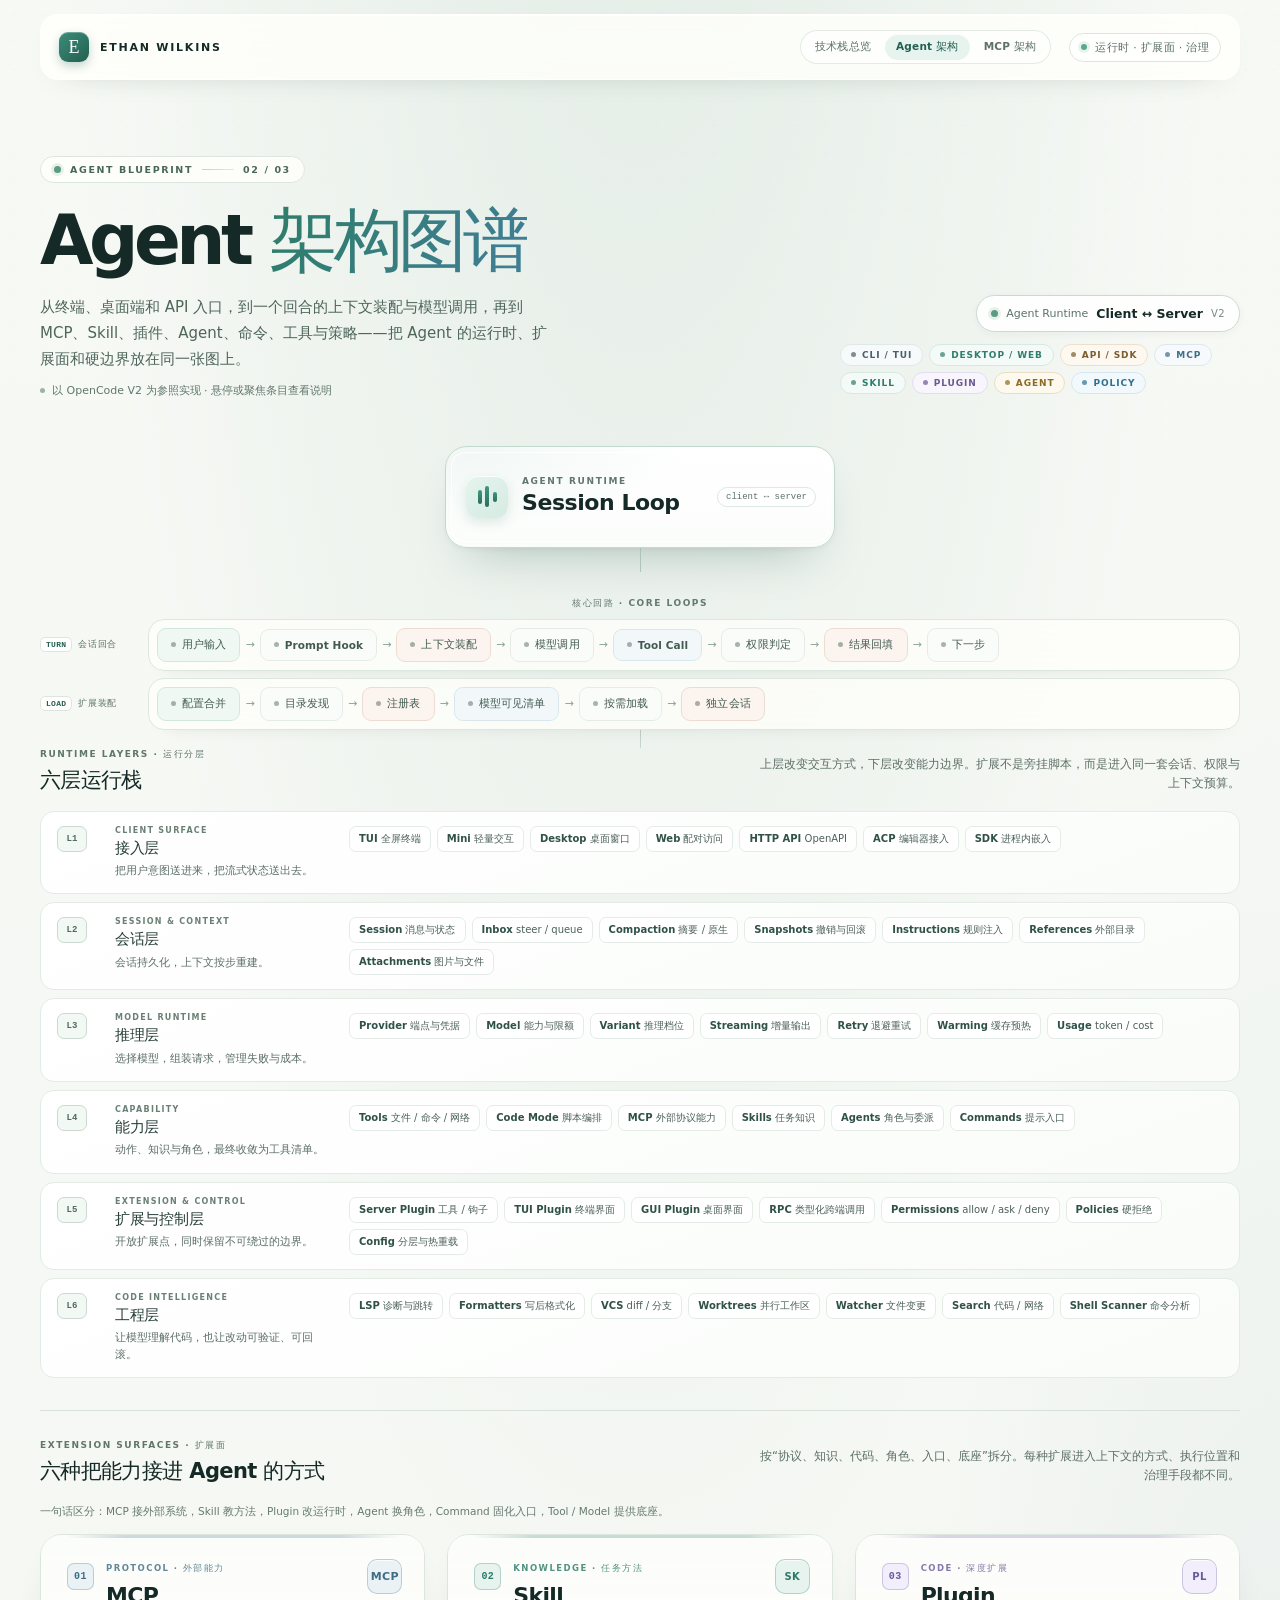
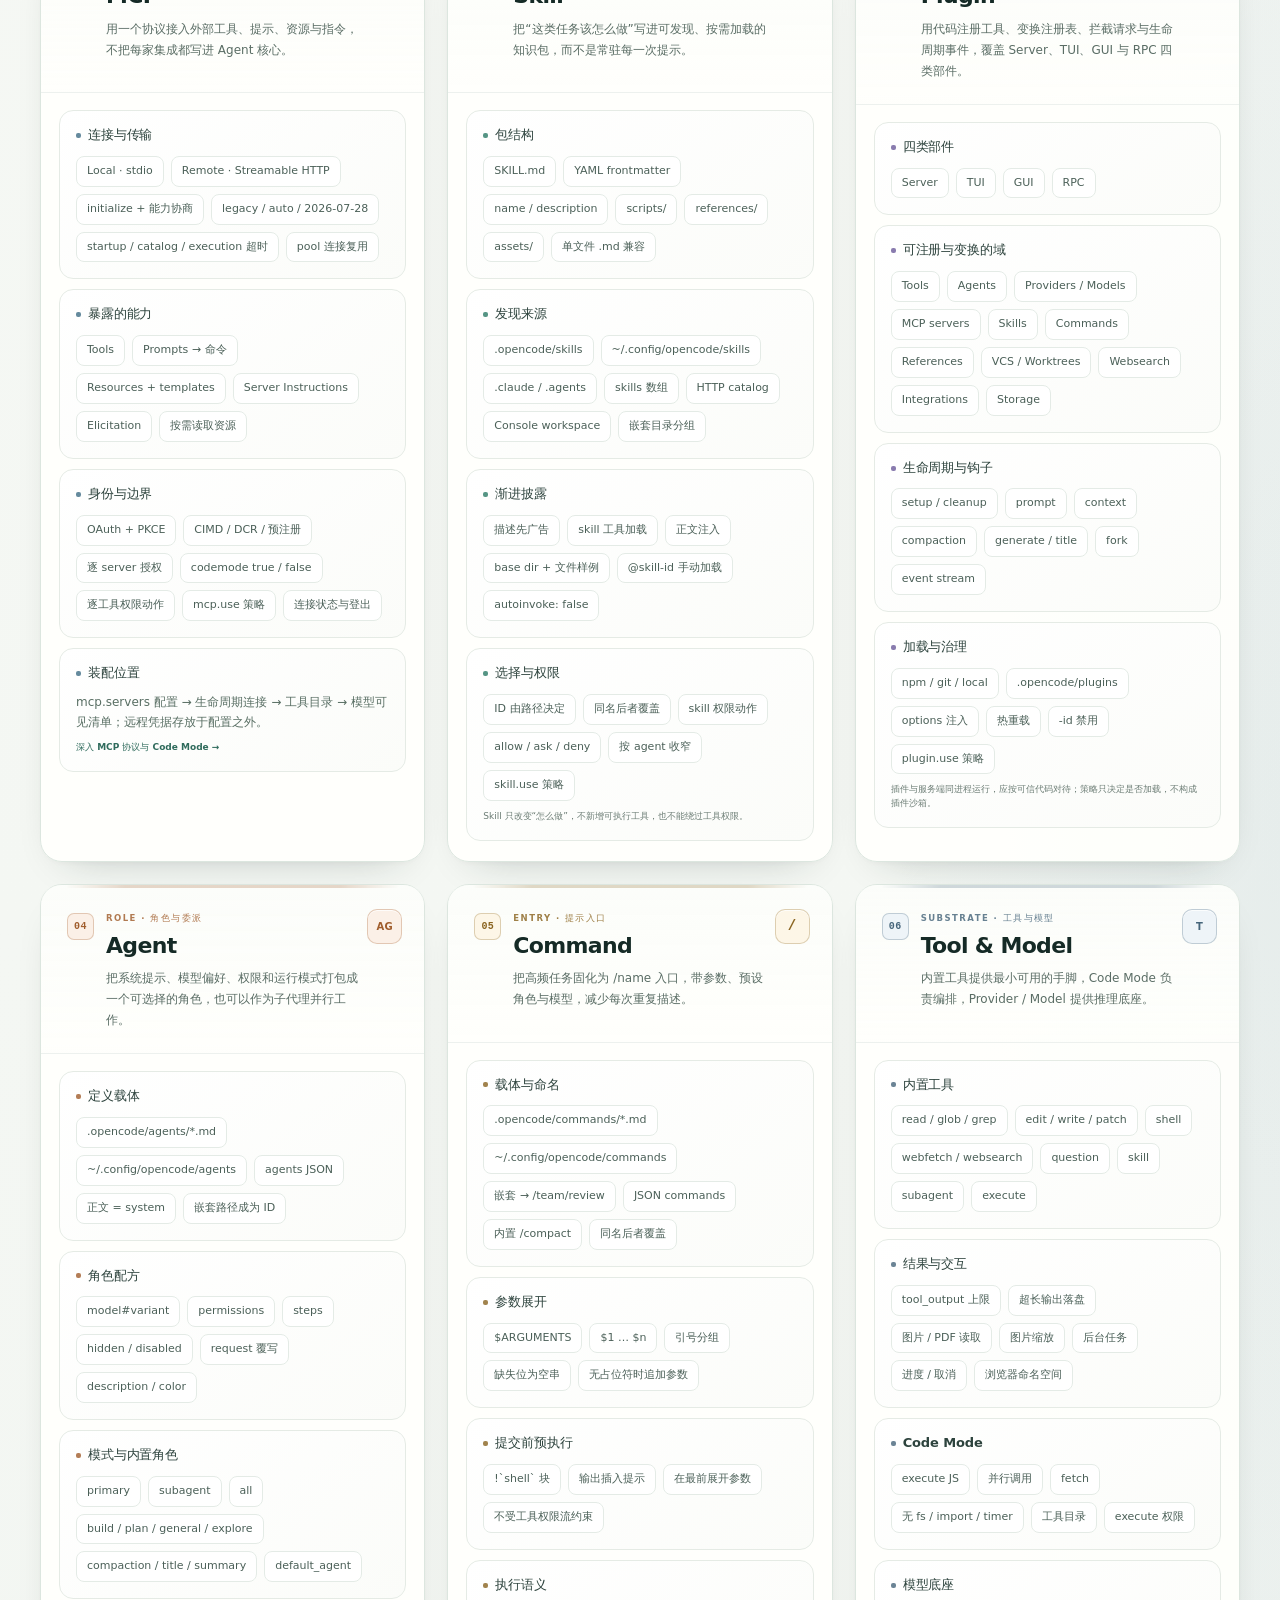
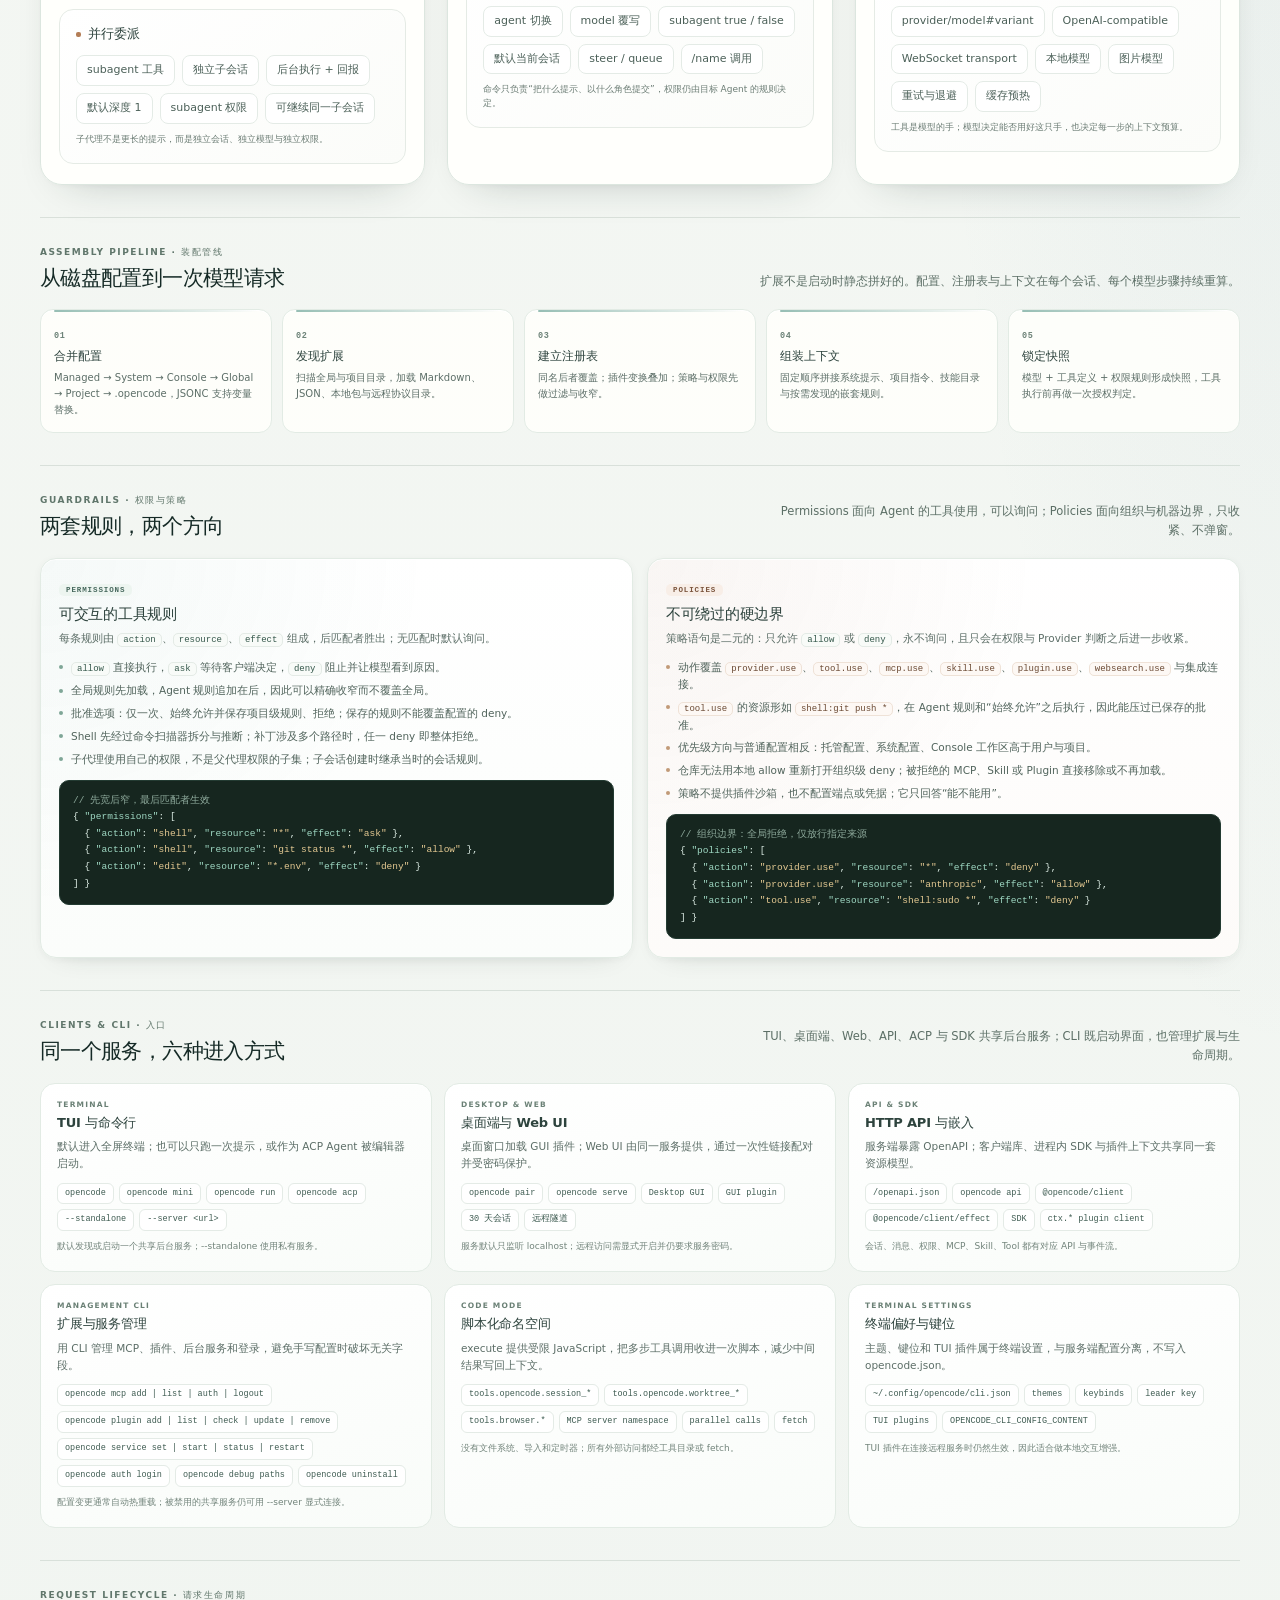
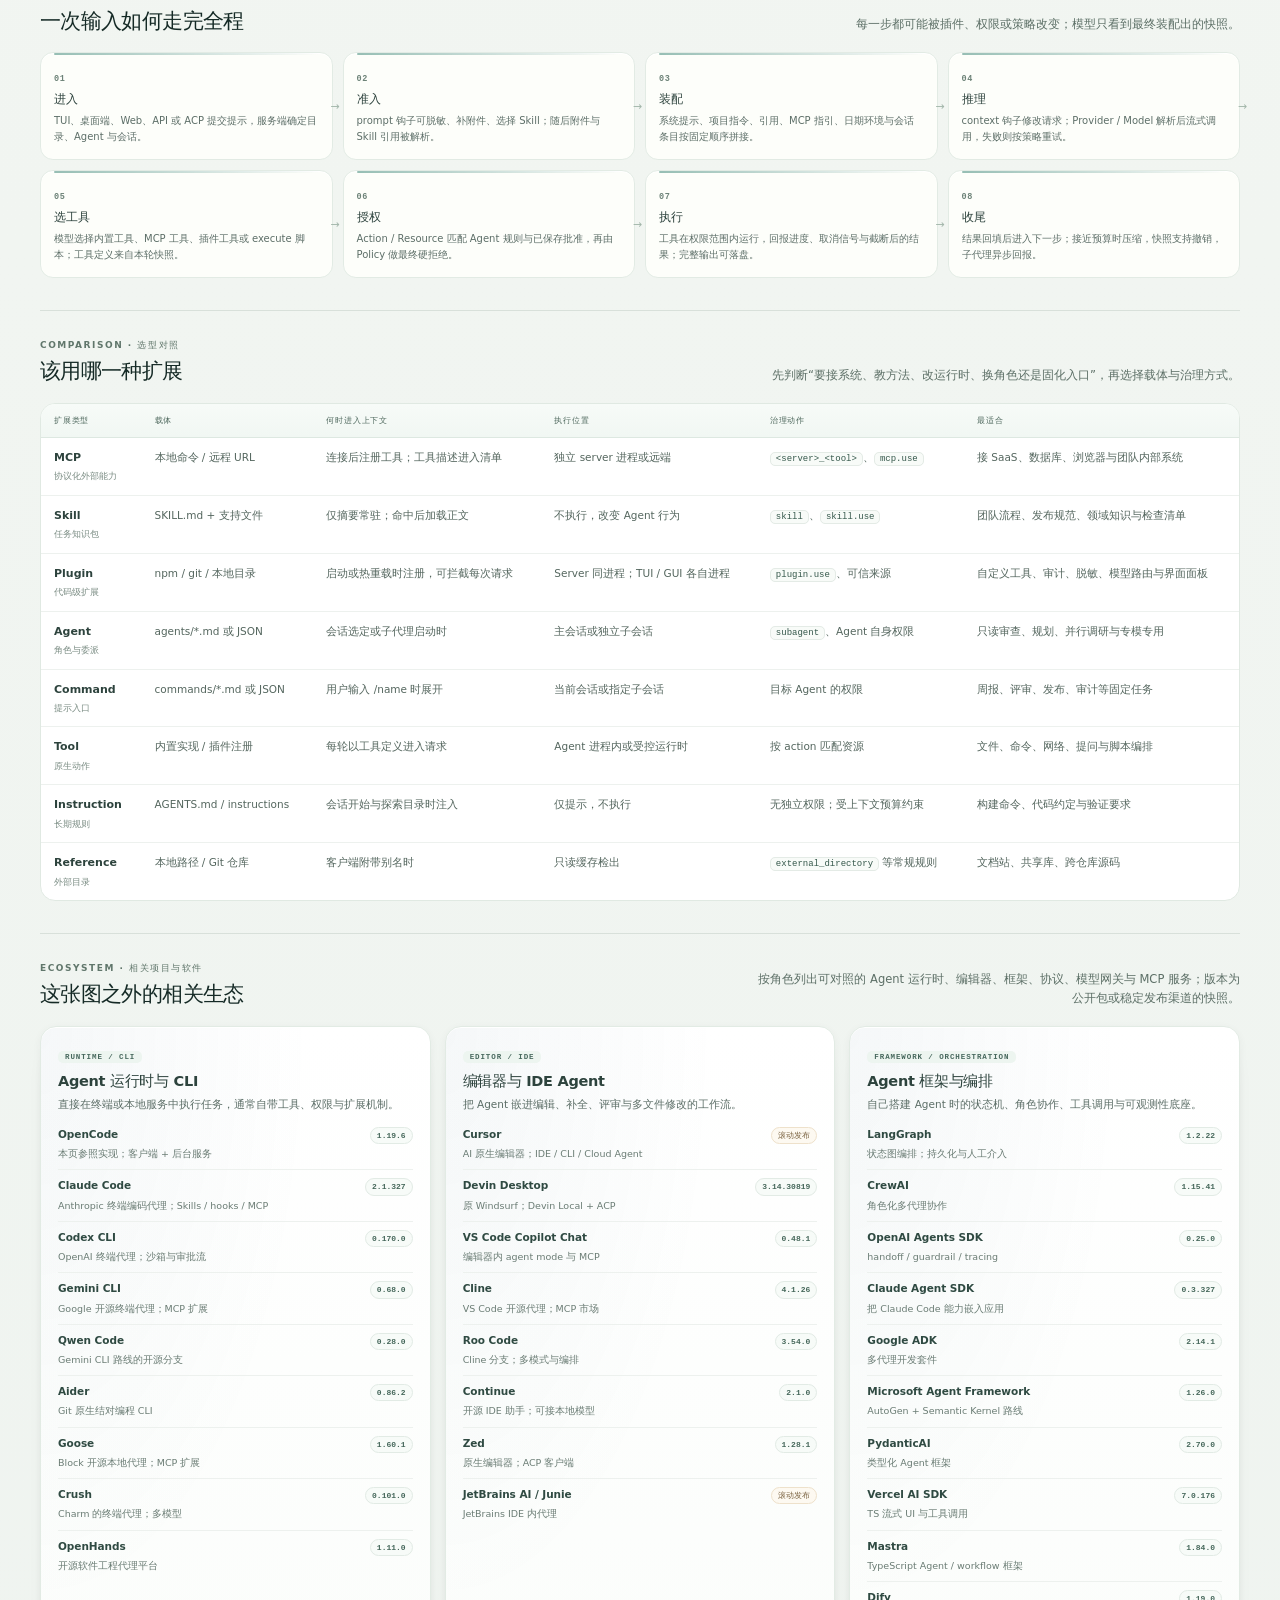
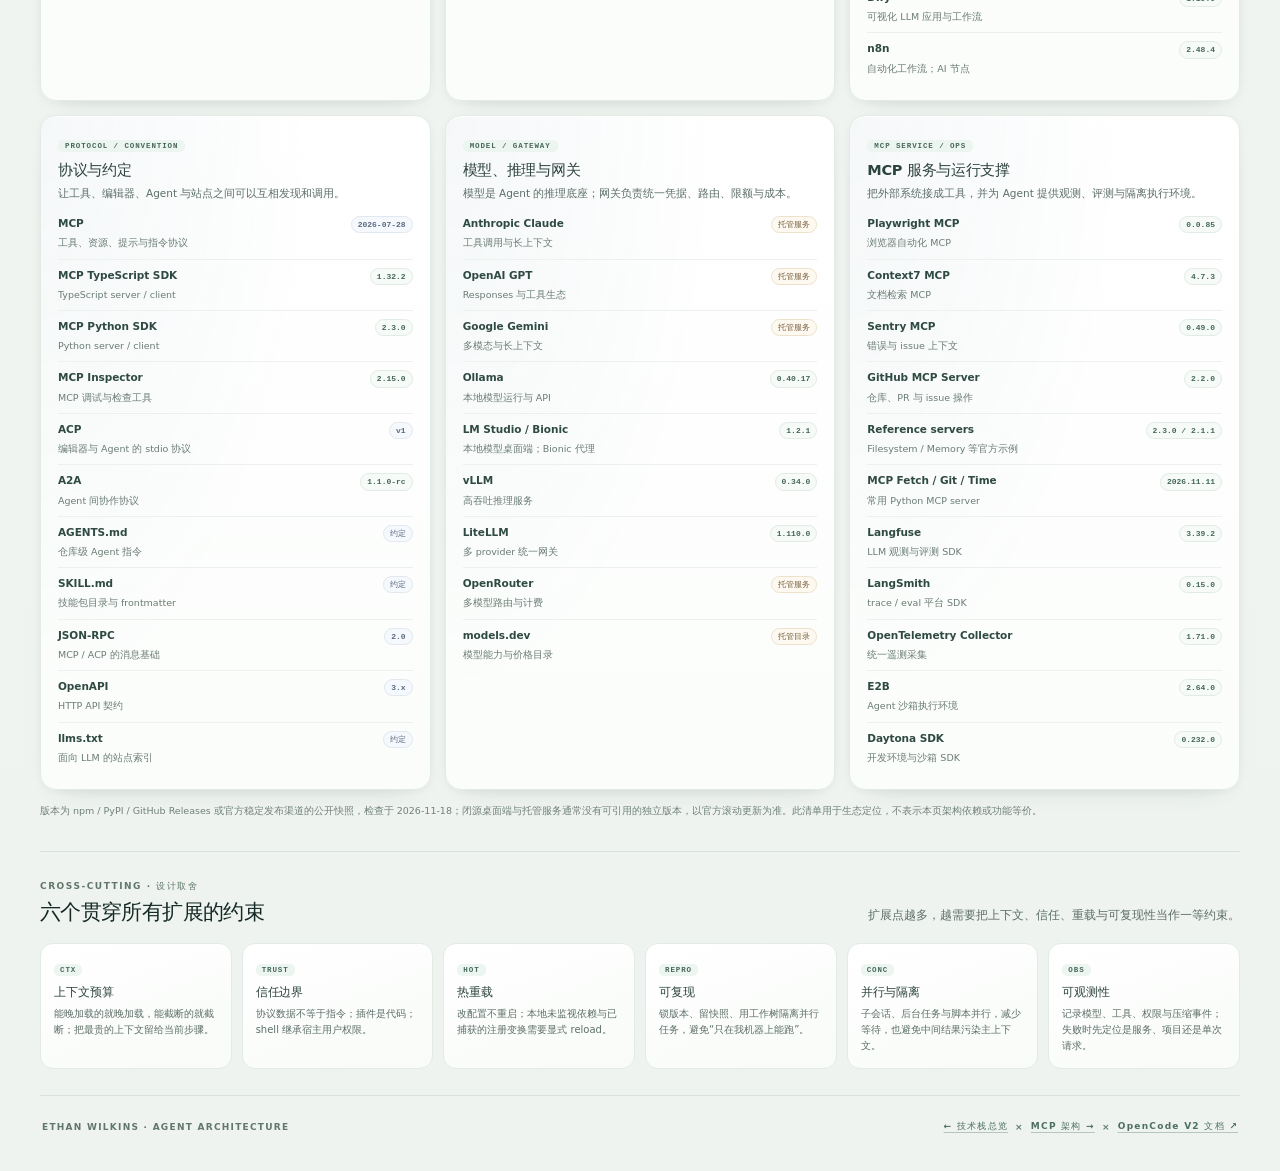
==== commit fc9eb395: "Add MCP architecture page and navigation" ====
--- a/agent.html
+++ b/agent.html
@@ -20,13 +20,14 @@
         <nav class="header-nav" aria-label="页面导航">
           <a class="header-link" href="index.html">技术栈总览</a>
           <a class="header-link is-current" href="agent.html" aria-current="page">Agent 架构</a>
+          <a class="header-link" href="mcp.html">MCP 架构</a>
         </nav>
         <span class="header-note"><span class="header-pulse" aria-hidden="true"></span>运行时 · 扩展面 · 治理</span>
       </header>
 
       <main id="top">
         <section class="intro" aria-labelledby="page-title">
-          <p class="eyebrow"><span class="eyebrow-dot"></span> AGENT BLUEPRINT <span class="eyebrow-line"></span> 02 / 02</p>
+          <p class="eyebrow"><span class="eyebrow-dot"></span> AGENT BLUEPRINT <span class="eyebrow-line"></span> 02 / 03</p>
           <div class="intro-row">
             <div class="intro-main">
               <h1 id="page-title">Agent <span>架构图谱</span></h1>
@@ -278,6 +279,7 @@
                   <section class="module module-compact">
                     <h3>装配位置</h3>
                     <p>mcp.servers 配置 → 生命周期连接 → 工具目录 → 模型可见清单；远程凭据存放于配置之外。</p>
+                    <p class="module-note"><a class="module-link" href="mcp.html">深入 MCP 协议与 Code Mode →</a></p>
                   </section>
                 </div>
               </section>
@@ -1316,7 +1318,7 @@
 
       <footer class="site-footer">
         <span>ETHAN WILKINS · AGENT ARCHITECTURE</span>
-        <span class="footer-links"><a href="index.html">← 技术栈总览</a> <b>×</b> <a href="https://opencode.ai/docs/" target="_blank" rel="noopener noreferrer">OpenCode V2 文档 ↗</a></span>
+        <span class="footer-links"><a href="index.html">← 技术栈总览</a> <b>×</b> <a href="mcp.html">MCP 架构 →</a> <b>×</b> <a href="https://opencode.ai/docs/" target="_blank" rel="noopener noreferrer">OpenCode V2 文档 ↗</a></span>
       </footer>
     </div>
   </body>
--- a/styles.css
+++ b/styles.css
@@ -246,6 +246,10 @@
   gap: 12px;
   padding-bottom: 4px;
   flex: 0 0 auto;
+}
+@media (min-width: 961px) {
+  .intro-main { flex: 1 1 auto; }
+  .intro-aside { flex: 0 1 400px; min-width: 0; }
 }
 .version-pill {
   display: inline-flex;
@@ -1381,6 +1385,13 @@
   font-size: 9px !important;
   line-height: 1.55 !important;
 }
+.module-link {
+  color: #2f6b5c;
+  font-weight: 700;
+  text-decoration: none;
+}
+.module-link:hover { color: var(--green-deep); }
+.module-link:focus-visible { outline: 2px solid var(--green); outline-offset: 2px; border-radius: 3px; }
 
 .protocol-lifecycle {
   display: flex;
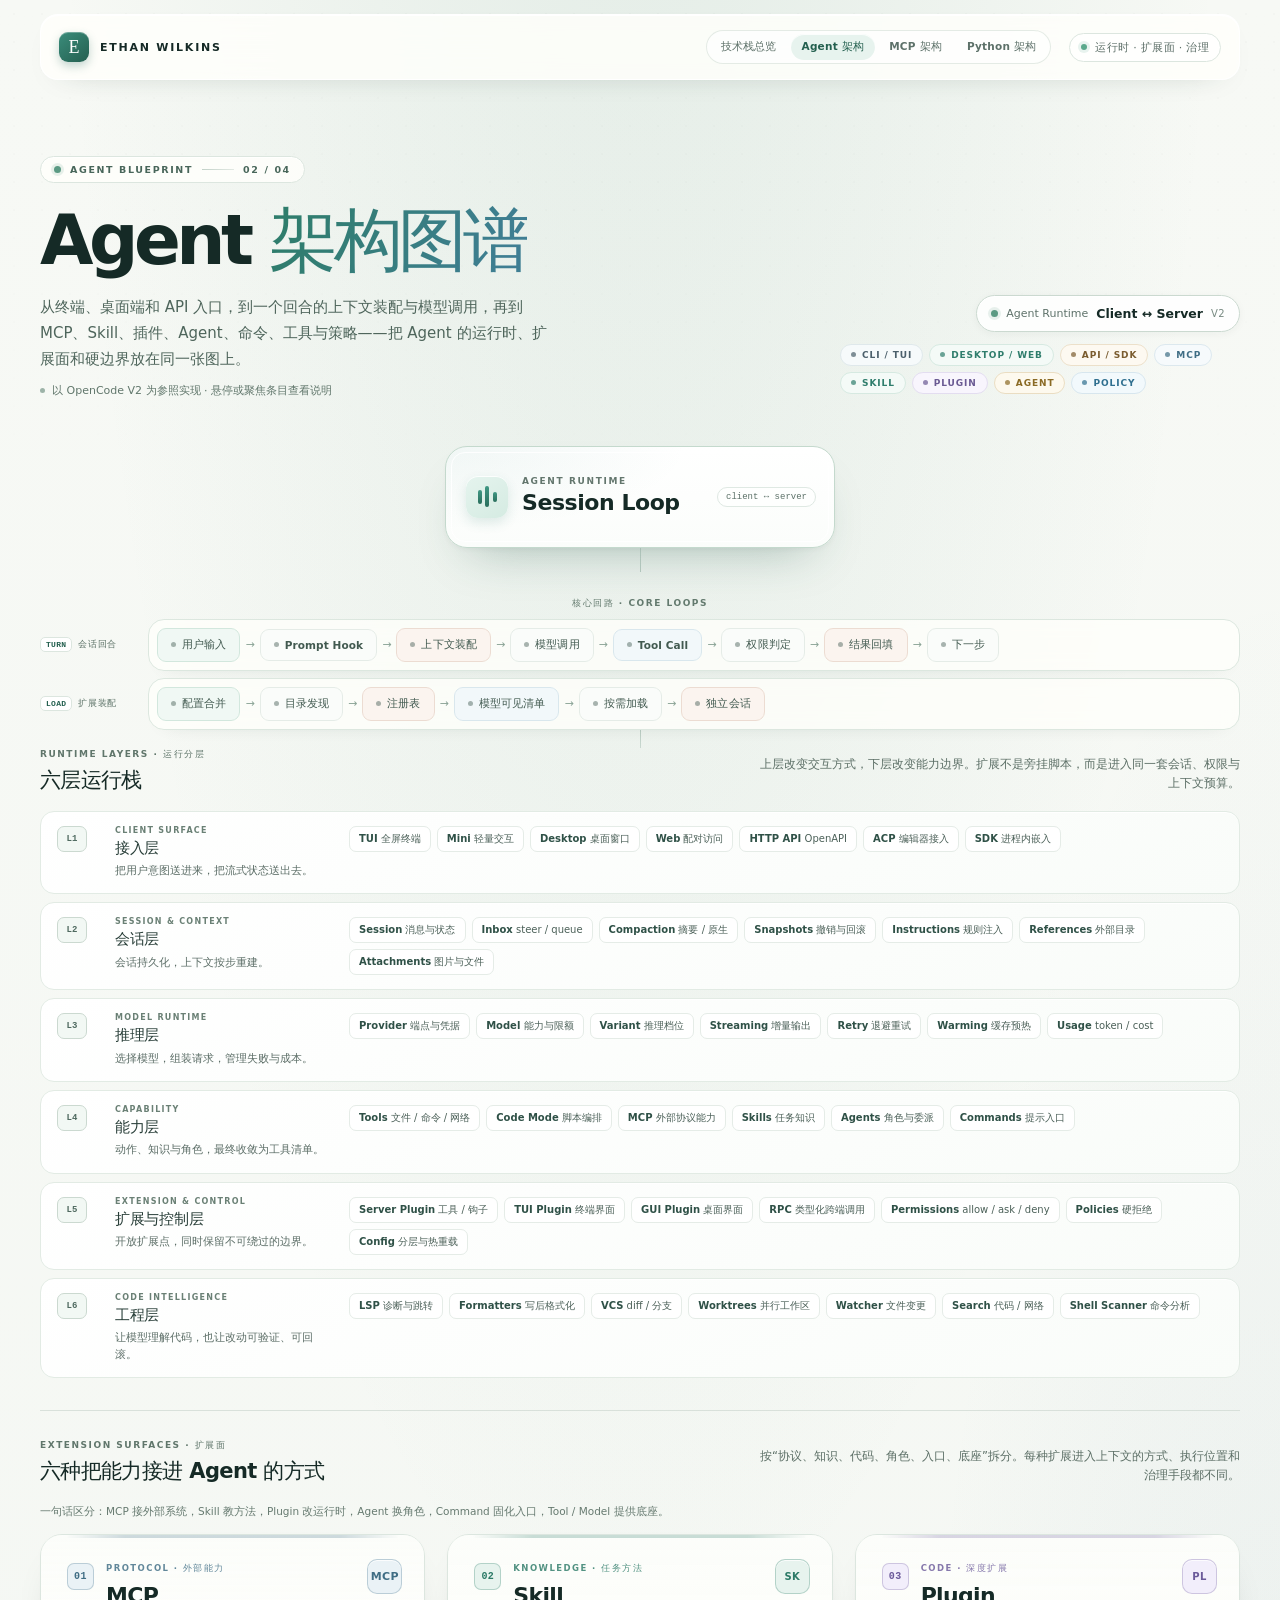
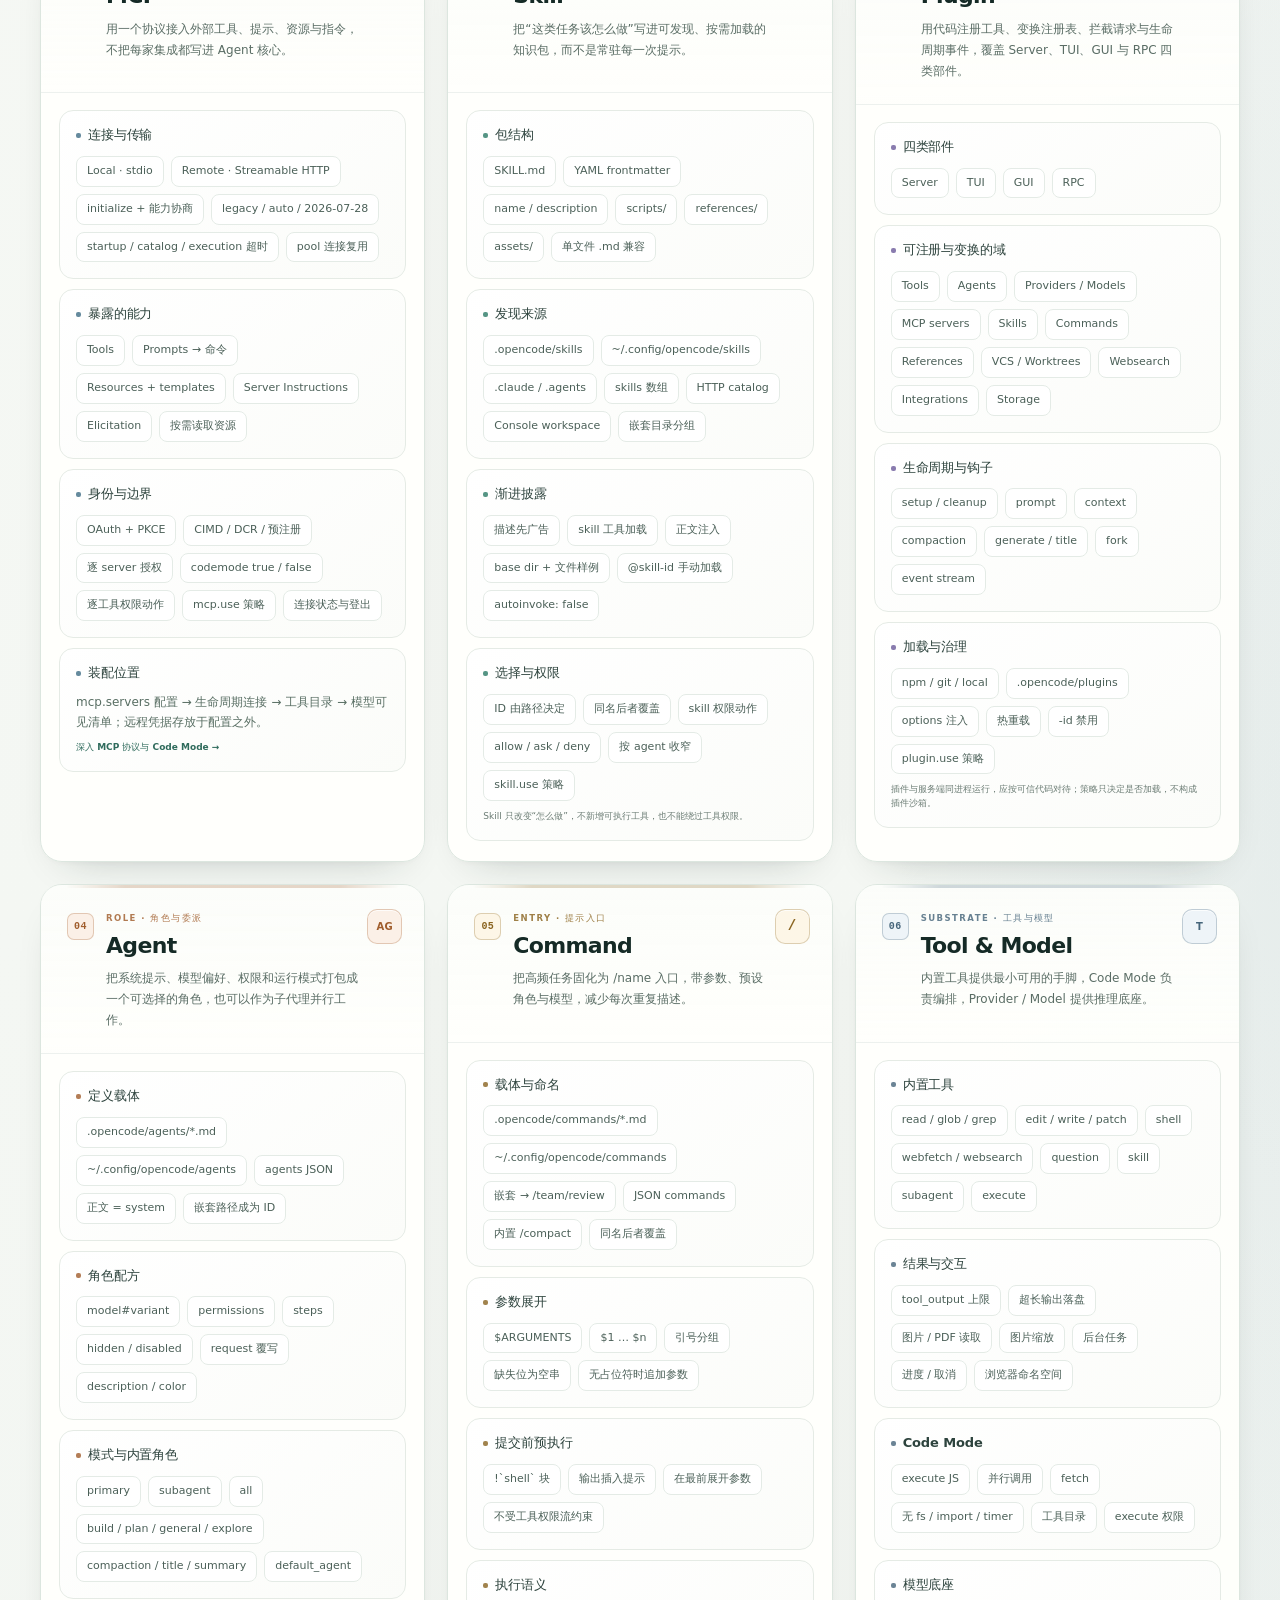
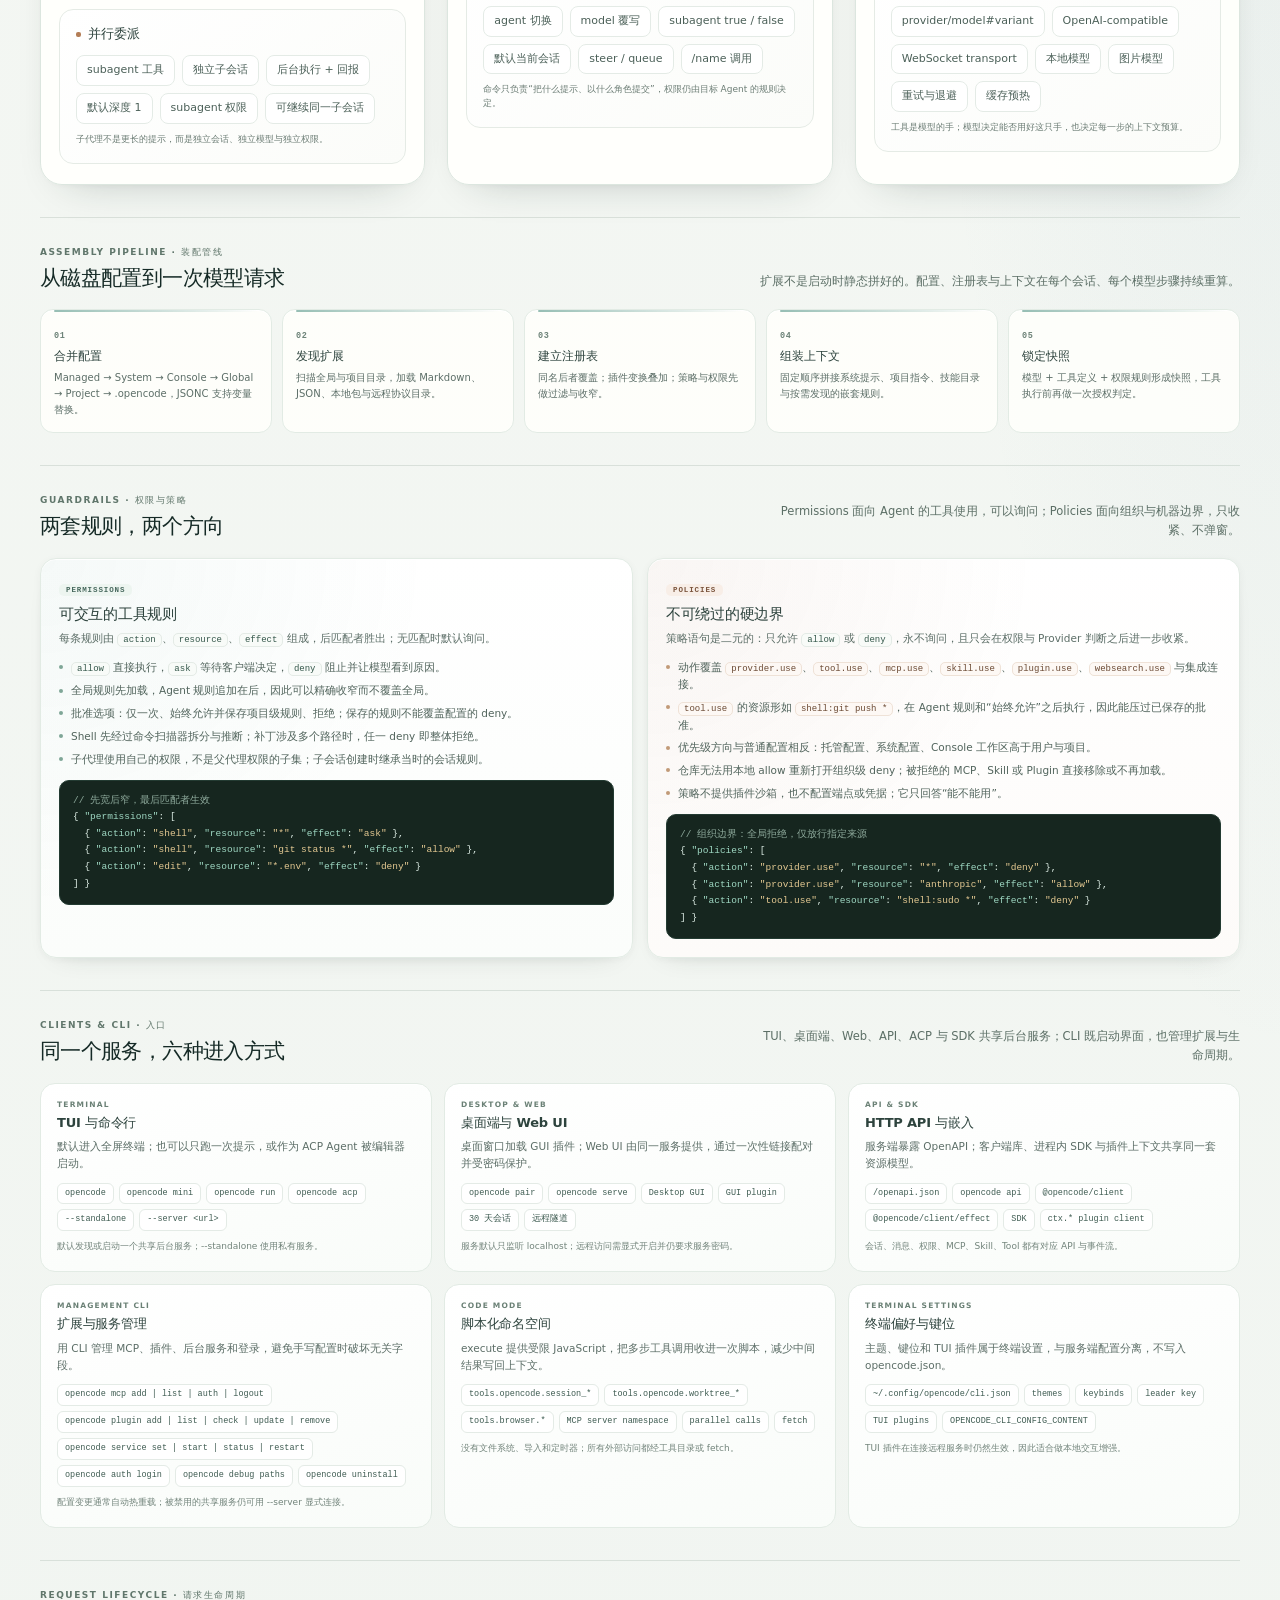
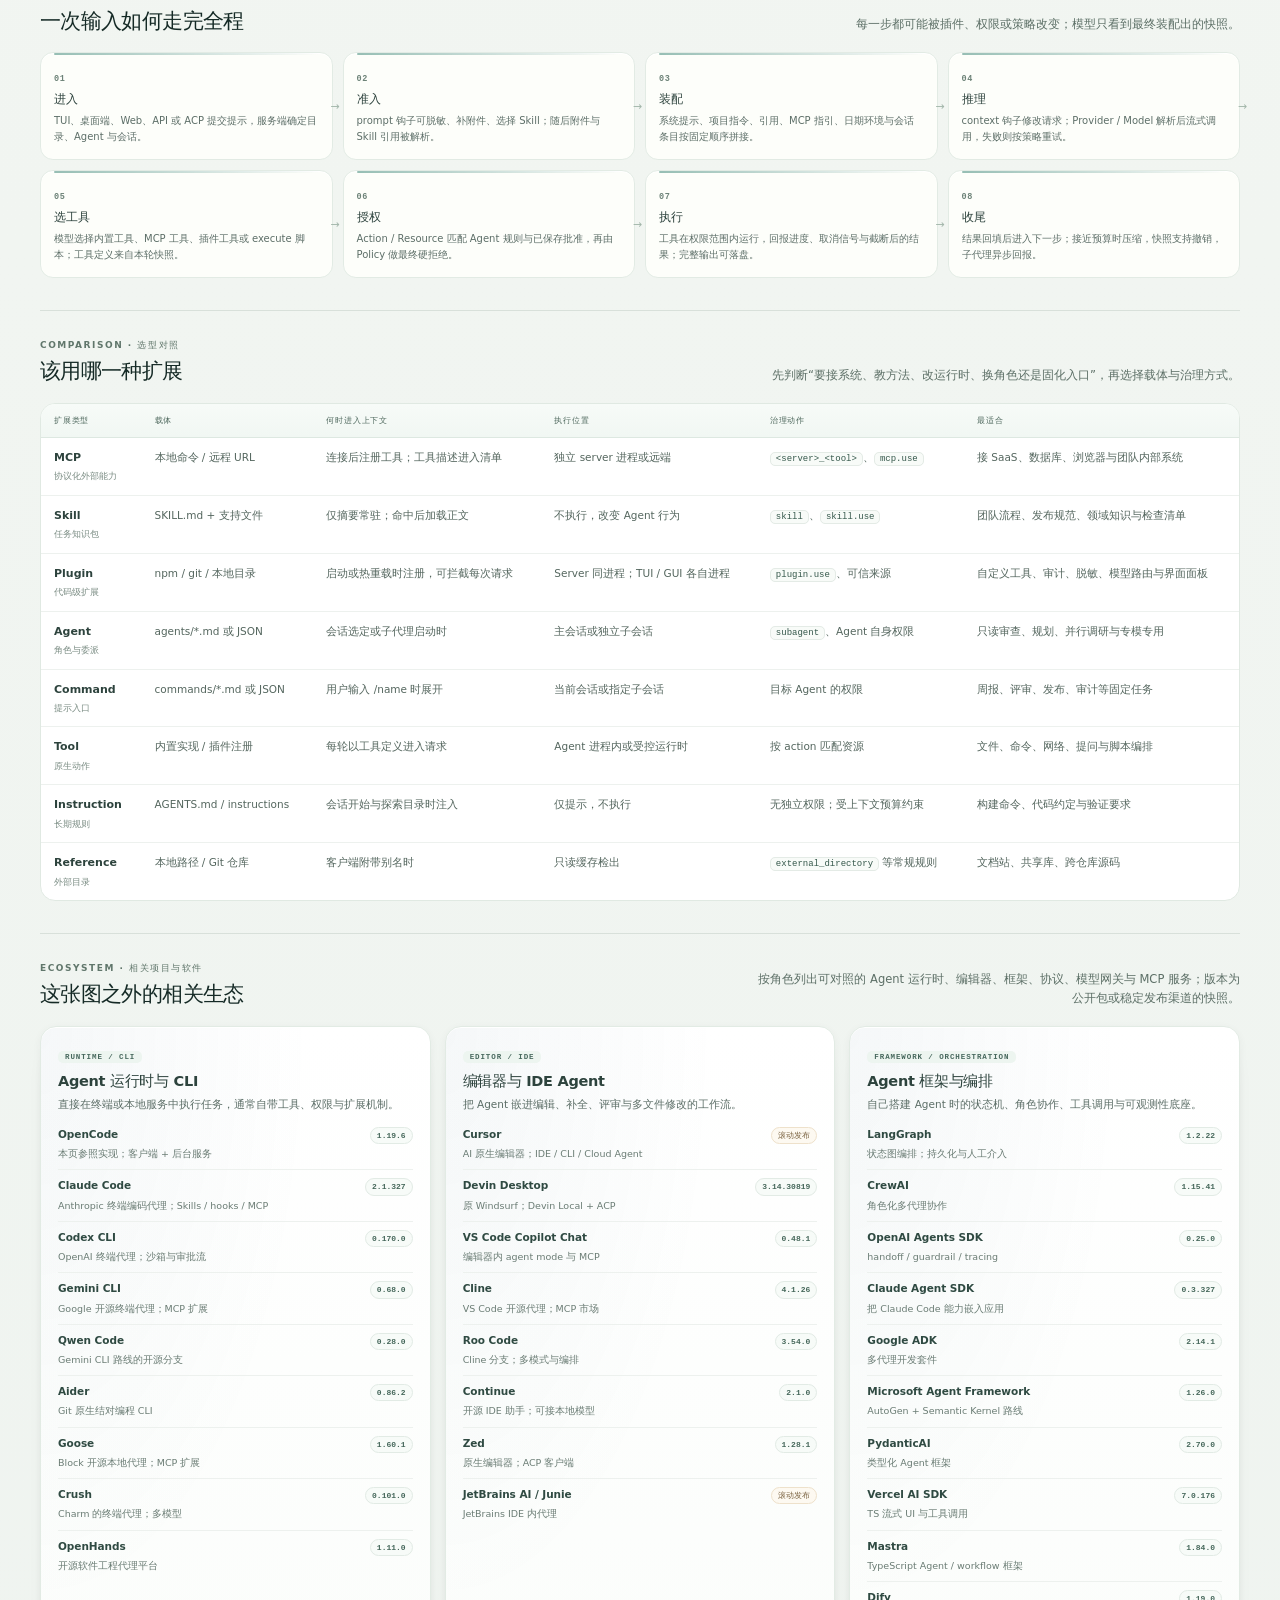
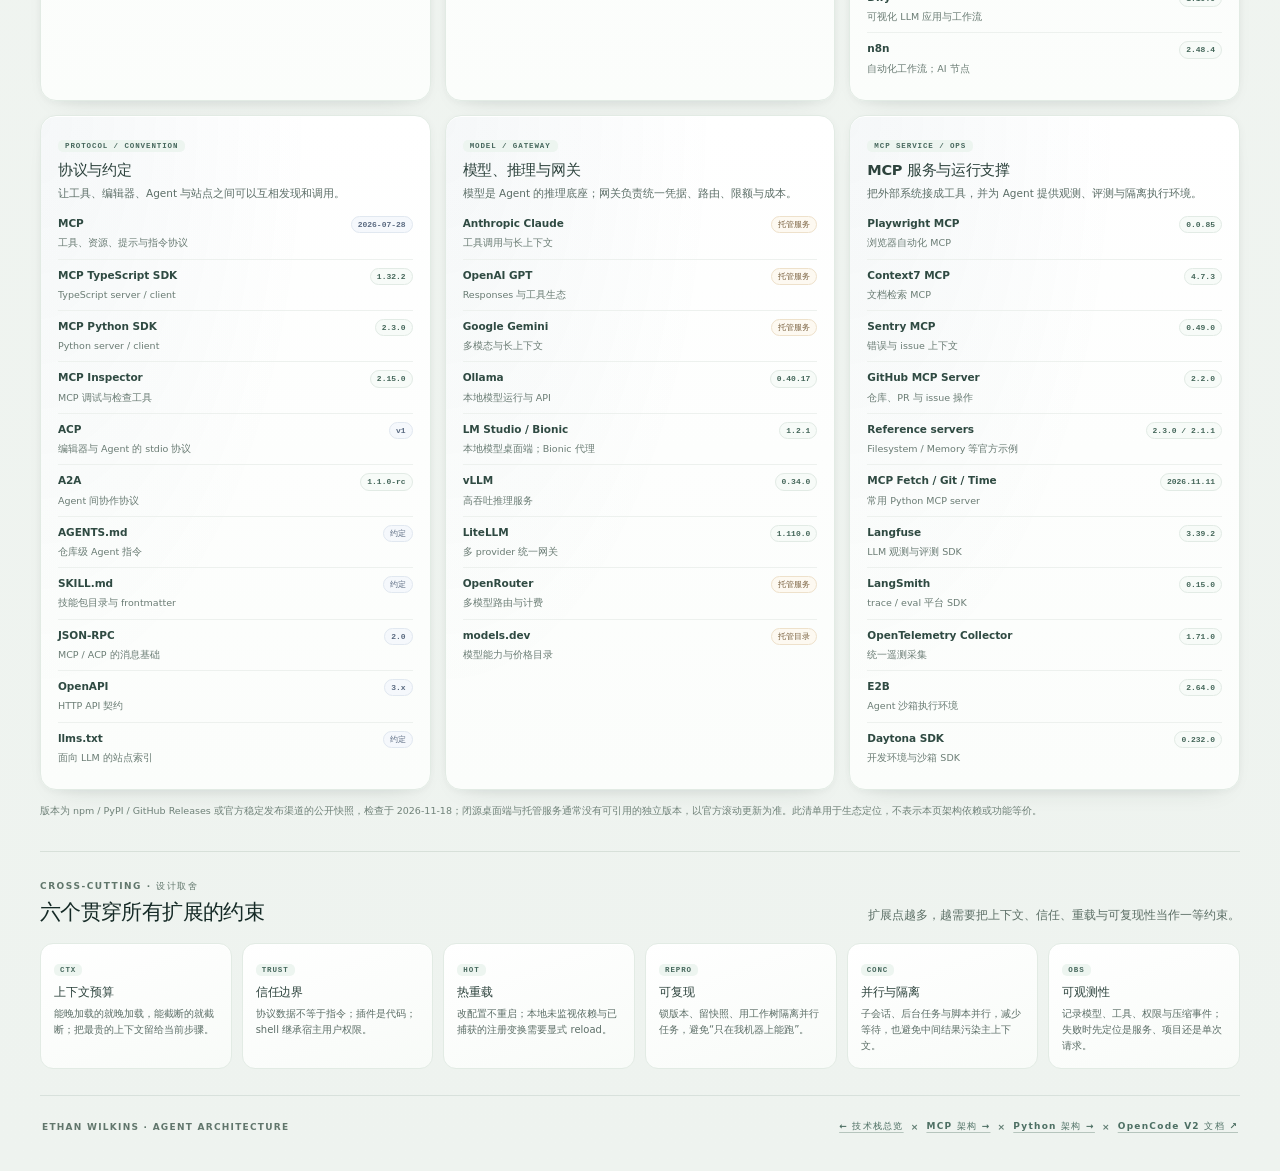
==== commit 024187c1: "Add Python architecture page and navigation" ====
--- a/agent.html
+++ b/agent.html
@@ -21,13 +21,14 @@
           <a class="header-link" href="index.html">技术栈总览</a>
           <a class="header-link is-current" href="agent.html" aria-current="page">Agent 架构</a>
           <a class="header-link" href="mcp.html">MCP 架构</a>
+          <a class="header-link" href="python.html">Python 架构</a>
         </nav>
         <span class="header-note"><span class="header-pulse" aria-hidden="true"></span>运行时 · 扩展面 · 治理</span>
       </header>
 
       <main id="top">
         <section class="intro" aria-labelledby="page-title">
-          <p class="eyebrow"><span class="eyebrow-dot"></span> AGENT BLUEPRINT <span class="eyebrow-line"></span> 02 / 03</p>
+          <p class="eyebrow"><span class="eyebrow-dot"></span> AGENT BLUEPRINT <span class="eyebrow-line"></span> 02 / 04</p>
           <div class="intro-row">
             <div class="intro-main">
               <h1 id="page-title">Agent <span>架构图谱</span></h1>
@@ -1318,7 +1319,7 @@
 
       <footer class="site-footer">
         <span>ETHAN WILKINS · AGENT ARCHITECTURE</span>
-        <span class="footer-links"><a href="index.html">← 技术栈总览</a> <b>×</b> <a href="mcp.html">MCP 架构 →</a> <b>×</b> <a href="https://opencode.ai/docs/" target="_blank" rel="noopener noreferrer">OpenCode V2 文档 ↗</a></span>
+        <span class="footer-links"><a href="index.html">← 技术栈总览</a> <b>×</b> <a href="mcp.html">MCP 架构 →</a> <b>×</b> <a href="python.html">Python 架构 →</a> <b>×</b> <a href="https://opencode.ai/docs/" target="_blank" rel="noopener noreferrer">OpenCode V2 文档 ↗</a></span>
       </footer>
     </div>
   </body>
